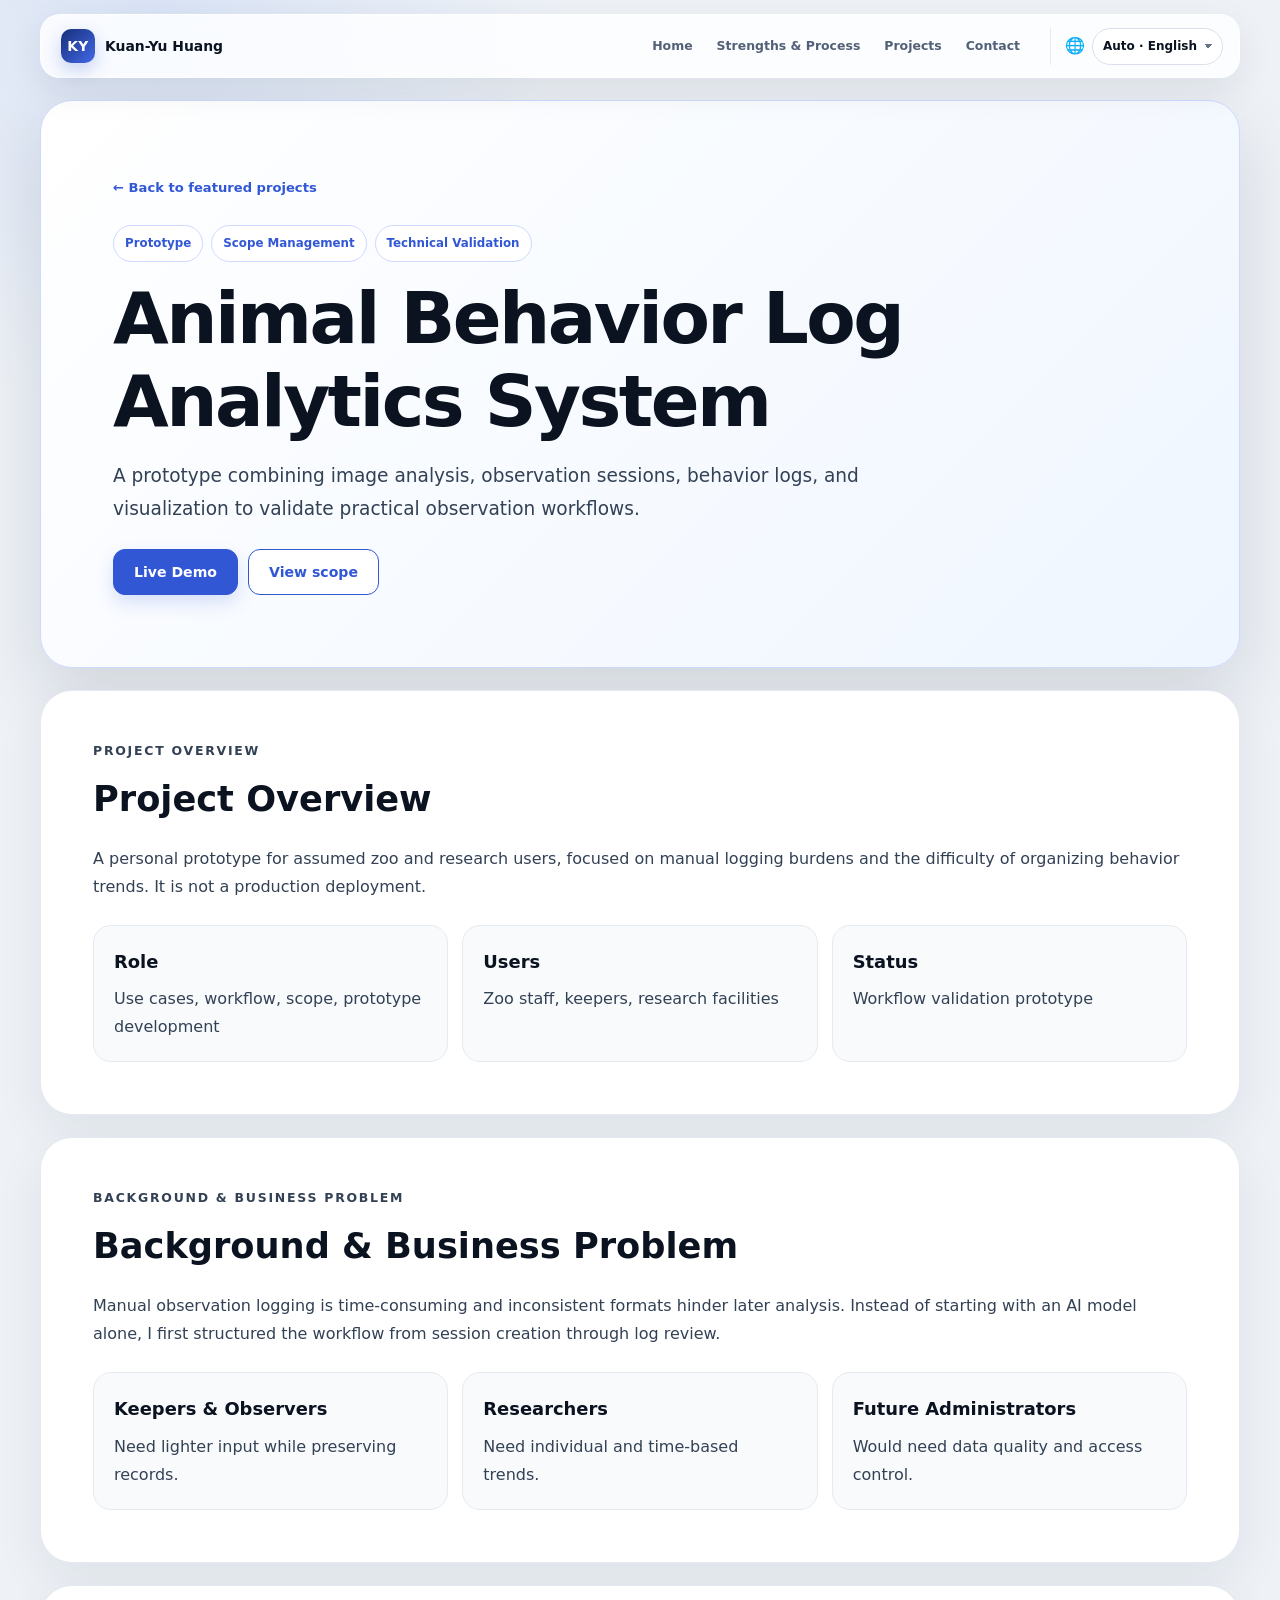
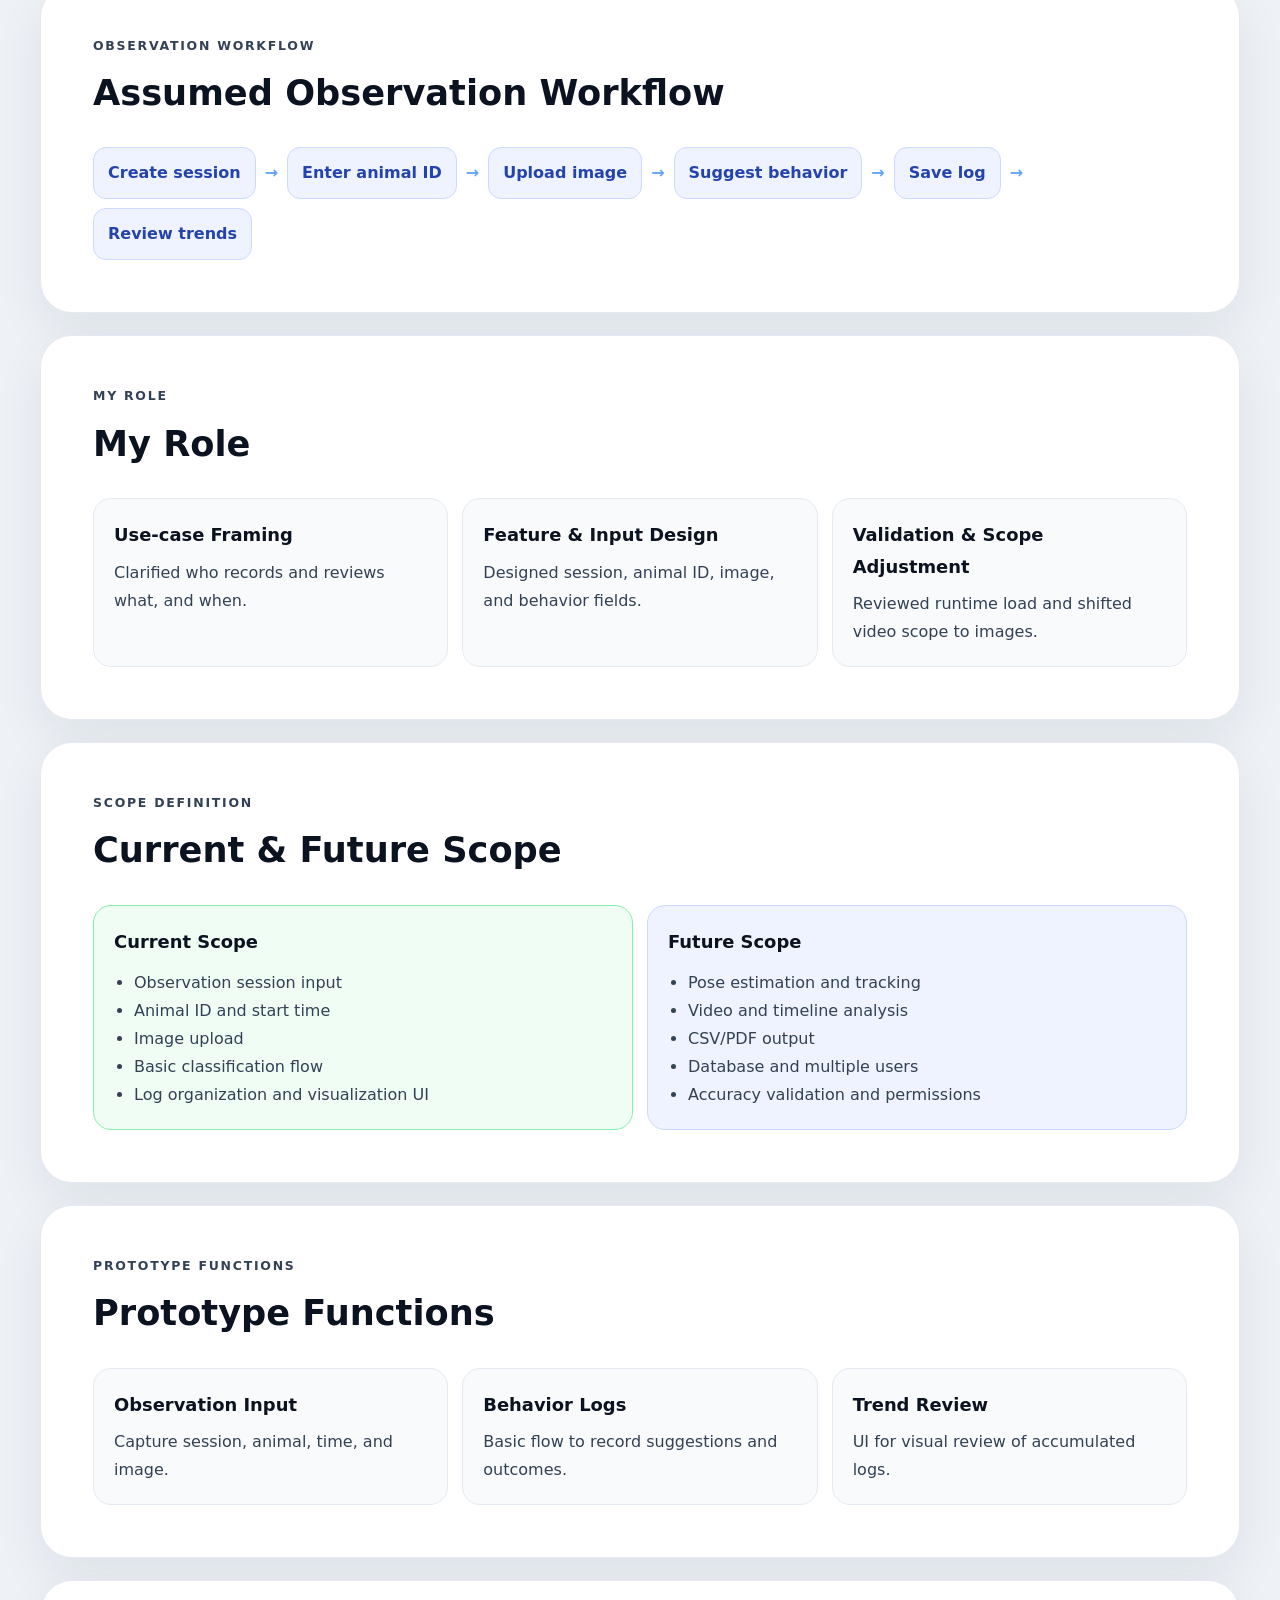
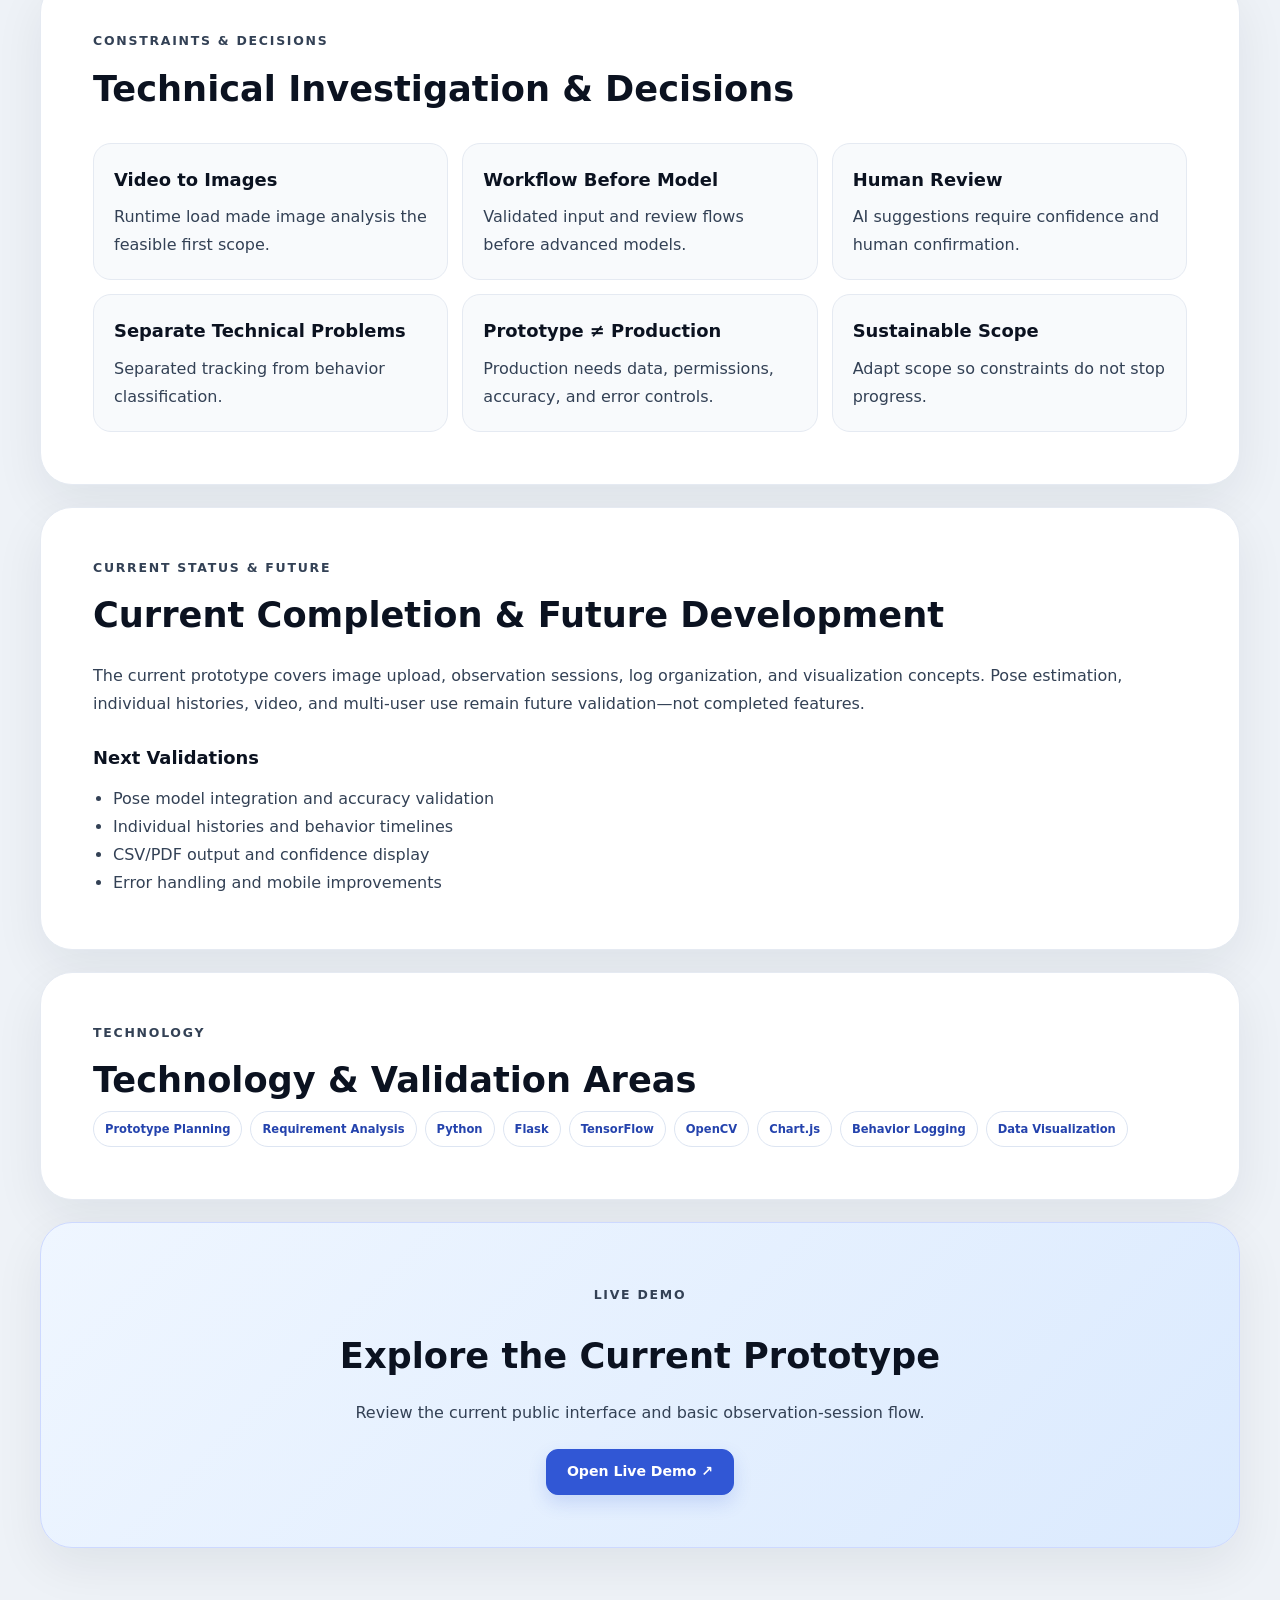
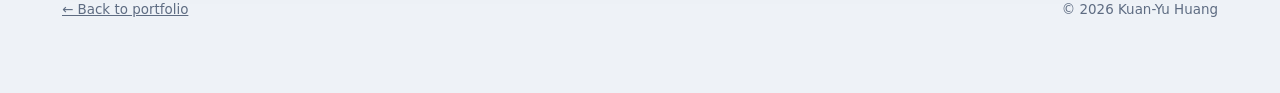
==== projects/animal-behavior-analytics.html @ 65e0c0a4 "Refine multilingual portfolio experience" ====
<!DOCTYPE html>
<html lang="ja" translate="no" class="notranslate"><head><meta charset="UTF-8">
    <meta name="google" content="notranslate"><meta name="viewport" content="width=device-width, initial-scale=1"><title>動物行動ログ分析・可視化システム｜プロジェクト詳細</title><meta name="description" content="観察業務の流れ、技術制約、現在と将来の範囲を整理した動物行動分析プロトタイプのプロジェクト詳細。"><link rel="canonical" href="https://kuanyu-10.github.io/portfolio-website/projects/animal-behavior-analytics.html"><meta property="og:type" content="article"><meta property="og:title" content="動物行動ログ分析・可視化システム｜Prototype"><meta property="og:description" content="技術制約を踏まえて範囲を調整し、観察業務フローを検証するプロトタイプ。"><link rel="stylesheet" href="../style.css"><script src="../language.js" defer></script><script src="../site.js" defer></script><script src="../back-to-top.js" defer></script></head>
<body class="detail-page" data-title-ja="動物行動ログ分析・可視化システム｜プロジェクト詳細" data-title-zh="動物行為紀錄分析與視覺化系統｜專案詳情" data-title-en="Animal Behavior Log Analytics | Project Detail" data-description-ja="観察業務の流れ、技術制約、現在と将来の範囲を整理した動物行動分析プロトタイプのプロジェクト詳細。" data-description-zh="整理觀察業務流程、技術限制以及現在與未來範圍的動物行為分析原型專案詳情。" data-description-en="A prototype case study covering observation workflows, technical constraints, and current versus future scope.">
<nav class="site-nav" aria-label="Main navigation"><div class="nav-inner"><a class="nav-brand" href="../index.html"><span>KY</span><strong>Kuan-Yu Huang</strong></a><button class="menu-toggle" type="button" aria-expanded="false" aria-controls="nav-menu"><span class="visually-hidden" data-ja="メニューを開く" data-zh="開啟選單" data-en="Open menu">メニューを開く</span><span aria-hidden="true"></span><span aria-hidden="true"></span><span aria-hidden="true"></span></button><div class="nav-menu" id="nav-menu"><a href="../index.html" data-ja="ホーム" data-zh="首頁" data-en="Home">Home</a><a href="../index.html#strengths" data-ja="強みと進め方" data-zh="優勢與方法" data-en="Strengths &amp; Process">Strengths &amp; Process</a><a href="../index.html#projects" data-ja="プロジェクト" data-zh="專案" data-en="Projects">Projects</a><a href="../index.html#contact" data-ja="お問い合わせ" data-zh="聯絡" data-en="Contact">Contact</a></div><div class="language-control"><label for="language-select" class="visually-hidden" data-ja="表示言語" data-zh="顯示語言" data-en="Display language">表示言語</label><span aria-hidden="true">🌐</span><select id="language-select"><option value="auto">自動</option><option value="zh">中文</option><option value="en">English</option><option value="ja">日本語</option></select></div></div></nav>
<header class="detail-hero"><a class="breadcrumb" href="../index.html#projects" data-ja="← 代表プロジェクトへ戻る" data-zh="← 返回代表專案" data-en="← Back to featured projects">← 代表プロジェクトへ戻る</a><div class="detail-badges"><span>Prototype</span><span>Scope Management</span><span>Technical Validation</span></div><h1 data-ja="動物行動ログ分析・可視化システム" data-zh="動物行為紀錄分析與視覺化系統" data-en="Animal Behavior Log Analytics System">動物行動ログ分析・可視化システム</h1><p class="detail-lead" data-ja="画像解析、観察セッション、行動ログ、データ可視化を組み合わせ、動物観察業務の入力・確認・記録フローを検証するプロトタイプです。" data-zh="結合影像分析、觀察場次、行為紀錄與資料視覺化，用來驗證動物觀察業務的輸入、確認及紀錄流程。" data-en="A prototype combining image analysis, observation sessions, behavior logs, and visualization to validate practical observation workflows.">画像解析、観察セッション、行動ログ、データ可視化を組み合わせ、動物観察業務の入力・確認・記録フローを検証するプロトタイプです。</p><div class="project-actions"><a class="button" href="https://animal-behavior-analytics-2026.web.app/" target="_blank" rel="noopener noreferrer" data-ja="デモを見る" data-zh="查看展示" data-en="Live Demo">Live Demo</a><a class="button secondary" href="#scope" data-ja="範囲を見る" data-zh="查看範圍" data-en="View scope">範囲を見る</a></div></header>
<main class="detail-main">
<section class="detail-section"><p class="eyebrow">PROJECT OVERVIEW</p><h2 data-ja="プロジェクト概要" data-zh="專案概覽" data-en="Project Overview">プロジェクト概要</h2><p data-ja="動物園や研究施設の観察担当者を想定し、手作業記録の負担と、個体別・時間帯別傾向を整理しにくい課題に着目した個人制作です。正式導入済みの製品ではありません。" data-zh="以動物園與研究機構觀察人員為假設使用者，聚焦手動紀錄負擔，以及難以整理個體與時段趨勢的問題。這是個人原型，並非正式導入產品。" data-en="A personal prototype for assumed zoo and research users, focused on manual logging burdens and the difficulty of organizing behavior trends. It is not a production deployment.">動物園や研究施設の観察担当者を想定し、手作業記録の負担と、個体別・時間帯別傾向を整理しにくい課題に着目した個人制作です。正式導入済みの製品ではありません。</p><div class="overview-grid"><article><h3>Role</h3><p data-ja="利用シーン・観察フロー・機能範囲・プロトタイプ開発" data-zh="使用情境、觀察流程、功能範圍與原型開發" data-en="Use cases, workflow, scope, prototype development">利用シーン・観察フロー・機能範囲・プロトタイプ開発</p></article><article><h3>Users</h3><p data-ja="動物園スタッフ・飼育員・研究施設" data-zh="動物園人員、飼育員、研究機構" data-en="Zoo staff, keepers, research facilities">動物園スタッフ・飼育員・研究施設</p></article><article><h3>Status</h3><p data-ja="業務フロー検証用 Prototype" data-zh="業務流程驗證原型" data-en="Workflow validation prototype">業務フロー検証用 Prototype</p></article></div></section>
<section class="detail-section"><p class="eyebrow">BACKGROUND & BUSINESS PROBLEM</p><h2 data-ja="背景と業務課題" data-zh="背景與業務問題" data-en="Background & Business Problem">背景と業務課題</h2><p data-ja="観察記録を手作業で続けるには時間がかかり、記録形式が揃わないと後から比較・分析しにくくなります。そこでAIモデルだけを先に作るのではなく、観察セッションからログ確認までの業務フローを先に整理しました。" data-zh="持續以人工紀錄觀察結果耗時，格式不一致也會讓後續比較分析更困難。因此不是先做 AI 模型，而是先整理從觀察場次到紀錄確認的業務流程。" data-en="Manual observation logging is time-consuming and inconsistent formats hinder later analysis. Instead of starting with an AI model alone, I first structured the workflow from session creation through log review.">観察記録を手作業で続けるには時間がかかり、記録形式が揃わないと後から比較・分析しにくくなります。そこでAIモデルだけを先に作るのではなく、観察セッションからログ確認までの業務フローを先に整理しました。</p><div class="stakeholder-grid"><article><h3 data-ja="飼育・観察担当" data-zh="飼育與觀察人員" data-en="Keepers & Observers">飼育・観察担当</h3><p data-ja="入力負担を抑えながら記録を残したい。" data-zh="希望減少輸入負擔並保留紀錄。" data-en="Need lighter input while preserving records.">入力負担を抑えながら記録を残したい。</p></article><article><h3 data-ja="研究担当" data-zh="研究人員" data-en="Researchers">研究担当</h3><p data-ja="個体・時間帯ごとの傾向を確認したい。" data-zh="希望查看個體與時段趨勢。" data-en="Need individual and time-based trends.">個体・時間帯ごとの傾向を確認したい。</p></article><article><h3 data-ja="将来の管理者" data-zh="未來管理者" data-en="Future Administrators">将来の管理者</h3><p data-ja="データ品質と権限を管理する必要がある。" data-zh="需要管理資料品質與權限。" data-en="Would need data quality and access control.">データ品質と権限を管理する必要がある。</p></article></div></section>
<section class="detail-section"><p class="eyebrow">OBSERVATION WORKFLOW</p><h2 data-ja="想定する観察フロー" data-zh="假設觀察流程" data-en="Assumed Observation Workflow">想定する観察フロー</h2><div class="flow-row"><span data-ja="セッション作成" data-zh="建立場次" data-en="Create session">セッション作成</span><b>→</b><span data-ja="個体情報入力" data-zh="輸入個體資料" data-en="Enter animal ID">個体情報入力</span><b>→</b><span data-ja="画像登録" data-zh="登錄圖片" data-en="Upload image">画像登録</span><b>→</b><span data-ja="行動候補判定" data-zh="判斷行為候選" data-en="Suggest behavior">行動候補判定</span><b>→</b><span data-ja="ログ保存" data-zh="儲存紀錄" data-en="Save log">ログ保存</span><b>→</b><span data-ja="傾向確認" data-zh="查看趨勢" data-en="Review trends">傾向確認</span></div></section>
<section class="detail-section"><p class="eyebrow">MY ROLE</p><h2 data-ja="担当した範囲" data-zh="負責範圍" data-en="My Role">担当した範囲</h2><div class="role-grid"><article><h3 data-ja="利用シーン整理" data-zh="使用情境整理" data-en="Use-case Framing">利用シーン整理</h3><p data-ja="誰が、いつ、何を記録・確認するかを整理。" data-zh="整理誰在何時紀錄及確認哪些內容。" data-en="Clarified who records and reviews what, and when.">誰が、いつ、何を記録・確認するかを整理。</p></article><article><h3 data-ja="機能・入力設計" data-zh="功能與輸入設計" data-en="Feature & Input Design">機能・入力設計</h3><p data-ja="セッション、個体ID、画像、行動ログの項目を設計。" data-zh="設計場次、個體 ID、圖片與行為紀錄欄位。" data-en="Designed session, animal ID, image, and behavior fields.">セッション、個体ID、画像、行動ログの項目を設計。</p></article><article><h3 data-ja="技術検証・範囲調整" data-zh="技術驗證與範圍調整" data-en="Validation & Scope Adjustment">技術検証・範囲調整</h3><p data-ja="環境負荷を確認し、動画から画像分析へ調整。" data-zh="確認環境負荷，從影片分析調整為圖片分析。" data-en="Reviewed runtime load and shifted video scope to images.">環境負荷を確認し、動画から画像分析へ調整。</p></article></div></section>
<section class="detail-section" id="scope"><p class="eyebrow">SCOPE DEFINITION</p><h2 data-ja="現在と将来の範囲" data-zh="現在與未來範圍" data-en="Current & Future Scope">現在と将来の範囲</h2><div class="scope-grid"><article><h3 data-ja="現在の範囲" data-zh="目前範圍" data-en="Current Scope">現在の範囲</h3><ul class="detail-list"><li data-ja="観察セッション入力" data-zh="觀察場次輸入" data-en="Observation session input">観察セッション入力</li><li data-ja="個体ID・開始時間" data-zh="個體 ID 與開始時間" data-en="Animal ID and start time">個体ID・開始時間</li><li data-ja="画像登録" data-zh="圖片登錄" data-en="Image upload">画像登録</li><li data-ja="行動分類の基本フロー" data-zh="基本行為分類流程" data-en="Basic classification flow">行動分類の基本フロー</li><li data-ja="ログ整理・可視化UI" data-zh="紀錄整理與視覺化 UI" data-en="Log organization and visualization UI">ログ整理・可視化UI</li></ul></article><article><h3 data-ja="将来の範囲" data-zh="未來範圍" data-en="Future Scope">将来の範囲</h3><ul class="detail-list"><li data-ja="姿勢推定モデル・個体追跡" data-zh="姿勢估計模型與個體追蹤" data-en="Pose estimation and tracking">姿勢推定モデル・個体追跡</li><li data-ja="動画・時間軸分析" data-zh="影片與時間軸分析" data-en="Video and timeline analysis">動画・時間軸分析</li><li data-ja="CSV／PDF出力" data-zh="CSV／PDF 輸出" data-en="CSV/PDF output">CSV／PDF出力</li><li data-ja="データベース・複数担当者" data-zh="資料庫與多使用者" data-en="Database and multiple users">データベース・複数担当者</li><li data-ja="精度検証・権限管理" data-zh="精度驗證與權限管理" data-en="Accuracy validation and permissions">精度検証・権限管理</li></ul></article></div></section>
<section class="detail-section"><p class="eyebrow">PROTOTYPE FUNCTIONS</p><h2 data-ja="プロトタイプ機能" data-zh="原型功能" data-en="Prototype Functions">プロトタイプ機能</h2><div class="function-grid"><article><h3 data-ja="観察入力" data-zh="觀察輸入" data-en="Observation Input">観察入力</h3><p data-ja="セッション、個体、時間、画像をまとめて入力。" data-zh="集中輸入場次、個體、時間與圖片。" data-en="Capture session, animal, time, and image.">セッション、個体、時間、画像をまとめて入力。</p></article><article><h3 data-ja="行動ログ" data-zh="行為紀錄" data-en="Behavior Logs">行動ログ</h3><p data-ja="判定候補と観察結果を記録する基本フロー。" data-zh="紀錄判斷候選與觀察結果的基本流程。" data-en="Basic flow to record suggestions and outcomes.">判定候補と観察結果を記録する基本フロー。</p></article><article><h3 data-ja="傾向確認" data-zh="趨勢確認" data-en="Trend Review">傾向確認</h3><p data-ja="蓄積したログを視覚的に確認するUI。" data-zh="以視覺方式查看累積紀錄。" data-en="UI for visual review of accumulated logs.">蓄積したログを視覚的に確認するUI。</p></article></div></section>
<section class="detail-section"><p class="eyebrow">CONSTRAINTS & DECISIONS</p><h2 data-ja="技術調査と取捨選択" data-zh="技術調查與取捨" data-en="Technical Investigation & Decisions">技術調査と取捨選択</h2><div class="decision-grid"><article><h3 data-ja="動画から画像へ" data-zh="由影片改為圖片" data-en="Video to Images">動画から画像へ</h3><p data-ja="動画解析は実行環境の負荷が高いため、画像版へ範囲を調整。" data-zh="影片分析負荷高，因此調整為圖片分析。" data-en="Runtime load made image analysis the feasible first scope.">動画解析は実行環境の負荷が高いため、画像版へ範囲を調整。</p></article><article><h3 data-ja="モデルよりフローを先に" data-zh="流程優先於模型" data-en="Workflow Before Model">モデルよりフローを先に</h3><p data-ja="高精度モデル導入前に、入力・確認・記録フローを検証。" data-zh="在導入高精度模型前先驗證輸入、確認與紀錄流程。" data-en="Validated input and review flows before advanced models.">高精度モデル導入前に、入力・確認・記録フローを検証。</p></article><article><h3 data-ja="人による確認" data-zh="人工確認" data-en="Human Review">人による確認</h3><p data-ja="AI判定は信頼度表示と担当者確認が必要と整理。" data-zh="AI 判定仍需要信賴度與人員確認。" data-en="AI suggestions require confidence and human confirmation.">AI判定は信頼度表示と担当者確認が必要と整理。</p></article><article><h3 data-ja="課題を分離" data-zh="拆分技術問題" data-en="Separate Technical Problems">課題を分離</h3><p data-ja="個体追跡と行動分類を別の技術課題として整理。" data-zh="將個體追蹤與行為分類視為不同問題。" data-en="Separated tracking from behavior classification.">個体追跡と行動分類を別の技術課題として整理。</p></article><article><h3>Prototype ≠ Production</h3><p data-ja="実運用にはDB、権限、精度、エラー処理が必要。" data-zh="正式運用仍需資料庫、權限、精度與錯誤處理。" data-en="Production needs data, permissions, accuracy, and error controls.">実運用にはDB、権限、精度、エラー処理が必要。</p></article><article><h3 data-ja="継続可能な範囲" data-zh="可持續範圍" data-en="Sustainable Scope">継続可能な範囲</h3><p data-ja="制約を計画へ反映し、プロジェクト停止を避ける。" data-zh="將限制反映到計畫，避免專案停擺。" data-en="Adapt scope so constraints do not stop progress.">制約を計画へ反映し、プロジェクト停止を避ける。</p></article></div></section>
<section class="detail-section"><p class="eyebrow">CURRENT STATUS & FUTURE</p><h2 data-ja="現在の完成範囲と今後" data-zh="目前完成範圍與後續" data-en="Current Completion & Future Development">現在の完成範囲と今後</h2><p data-ja="現在は、観察画像の登録、観察セッション管理、行動ログ整理・可視化を想定したプロトタイプです。姿勢推定モデル、個体別履歴、動画解析、複数担当者利用は今後の検証範囲であり、完成済みとはしていません。" data-zh="目前為觀察圖片登錄、場次管理、行為紀錄整理與視覺化的原型。姿勢估計、個體履歷、影片分析及多使用者仍是未來驗證範圍，尚未完成。" data-en="The current prototype covers image upload, observation sessions, log organization, and visualization concepts. Pose estimation, individual histories, video, and multi-user use remain future validation—not completed features.">現在は、観察画像の登録、観察セッション管理、行動ログ整理・可視化を想定したプロトタイプです。姿勢推定モデル、個体別履歴、動画解析、複数担当者利用は今後の検証範囲であり、完成済みとはしていません。</p><h3 data-ja="次に検証したいこと" data-zh="下一步驗證" data-en="Next Validations">次に検証したいこと</h3><ul class="detail-list"><li data-ja="実際の姿勢推定モデルとの連携と精度検証" data-zh="串接姿勢估計模型與精度驗證" data-en="Pose model integration and accuracy validation">実際の姿勢推定モデルとの連携と精度検証</li><li data-ja="個体別履歴と行動時間軸" data-zh="個體履歷與行為時間軸" data-en="Individual histories and behavior timelines">個体別履歴と行動時間軸</li><li data-ja="CSV／PDF出力と信頼度表示" data-zh="CSV／PDF 輸出與信賴度顯示" data-en="CSV/PDF output and confidence display">CSV／PDF出力と信頼度表示</li><li data-ja="エラー処理とスマートフォン表示" data-zh="錯誤處理與手機顯示" data-en="Error handling and mobile improvements">エラー処理とスマートフォン表示</li></ul></section>
<section class="detail-section"><p class="eyebrow">TECHNOLOGY</p><h2 data-ja="技術理解と検証対象" data-zh="技術理解與驗證對象" data-en="Technology & Validation Areas">技術理解と検証対象</h2><div class="tag-list"><span>Prototype Planning</span><span>Requirement Analysis</span><span>Python</span><span>Flask</span><span>TensorFlow</span><span>OpenCV</span><span>Chart.js</span><span>Behavior Logging</span><span>Data Visualization</span></div></section>
<section class="detail-section detail-cta"><p class="eyebrow">LIVE DEMO</p><h2 data-ja="現在のプロトタイプを見る" data-zh="查看目前原型" data-en="Explore the Current Prototype">現在のプロトタイプを見る</h2><p data-ja="現在公開している画面と観察セッションの基本フローを確認できます。" data-zh="可查看目前公開畫面與觀察場次的基本流程。" data-en="Review the current public interface and basic observation-session flow.">現在公開している画面と観察セッションの基本フローを確認できます。</p><a class="button" href="https://animal-behavior-analytics-2026.web.app/" target="_blank" rel="noopener noreferrer">Open Live Demo ↗</a></section>
</main><footer class="site-footer"><a href="../index.html#projects" data-ja="← ポートフォリオへ戻る" data-zh="← 返回作品集" data-en="← Back to portfolio">← ポートフォリオへ戻る</a><span>© 2026 Kuan-Yu Huang</span></footer><button id="back-to-top" class="back-to-top" type="button" aria-label="ページ上部へ戻る" aria-hidden="true" tabindex="-1"><span aria-hidden="true">↑</span></button></body></html>
---- style.css ----
:root {
    --ink: #0f172a;
    --text: #334155;
    --muted: #64748b;
    --blue: #2563eb;
    --blue-dark: #1d4ed8;
    --blue-soft: #eff6ff;
    --blue-border: #bfdbfe;
    --surface: #ffffff;
    --surface-soft: #f8fafc;
    --border: #e2e8f0;
    --shadow: 0 14px 38px rgba(15, 23, 42, 0.07);
    --shadow-strong: 0 22px 55px rgba(15, 23, 42, 0.12);
    --radius-lg: 30px;
    --radius-md: 22px;
    --content: 1200px;
}
* { box-sizing: border-box; }
html { scroll-behavior: smooth; scroll-padding-top: 110px; }
body { margin: 0; color: var(--ink); font-family: Arial, "Noto Sans TC", "PingFang TC", "Hiragino Kaku Gothic ProN", "Yu Gothic", sans-serif; background: radial-gradient(circle at 8% 0%, rgba(37, 99, 235, 0.1), transparent 28rem), #eef2f7; line-height: 1.75; overflow-wrap: anywhere; }
img { max-width: 100%; display: block; }
a { color: inherit; }
button, select { font: inherit; }
.visually-hidden { position: absolute; width: 1px; height: 1px; padding: 0; margin: -1px; overflow: hidden; clip: rect(0,0,0,0); white-space: nowrap; border: 0; }
.eyebrow { margin: 0; color: var(--blue); font-size: 0.78rem; line-height: 1.3; font-weight: 800; letter-spacing: .14em; }
.button { display: inline-flex; min-height: 46px; align-items: center; justify-content: center; padding: 11px 20px; border: 1px solid var(--blue); border-radius: 999px; background: var(--blue); color: #fff; font-size: .88rem; font-weight: 800; line-height: 1.2; text-decoration: none; transition: transform .2s ease, background .2s ease, box-shadow .2s ease; }
.button:hover { transform: translateY(-2px); background: var(--blue-dark); box-shadow: 0 10px 24px rgba(37,99,235,.24); }
.button.secondary { background: #fff; color: var(--blue); }
.button.secondary:hover { background: var(--blue-soft); }
.button.ghost { border-color: var(--border); background: rgba(255,255,255,.72); color: var(--ink); }
.button.ghost:hover { background: #fff; }
.text-link { display: inline-flex; align-items: center; min-height: 46px; color: var(--blue); font-weight: 800; text-decoration: none; }
a:focus-visible, button:focus-visible, select:focus-visible { outline: 3px solid rgba(37,99,235,.3); outline-offset: 4px; }

.site-nav { position: sticky; top: 0; z-index: 100; padding: 16px 20px 0; }
.nav-inner { width: min(var(--content), 100%); min-height: 66px; margin: 0 auto; padding: 10px 16px 10px 20px; display: flex; align-items: center; gap: 20px; border: 1px solid rgba(226,232,240,.9); border-radius: 999px; background: rgba(255,255,255,.94); box-shadow: 0 10px 30px rgba(15,23,42,.08); backdrop-filter: blur(12px); }
.nav-brand { display: inline-flex; align-items: center; gap: 10px; flex: 0 0 auto; text-decoration: none; font-size: .87rem; }
.nav-brand span { display: grid; width: 34px; height: 34px; place-items: center; border-radius: 11px; background: var(--blue); color: #fff; font-weight: 900; letter-spacing: .02em; }
.nav-brand strong { white-space: nowrap; }
.nav-menu { margin-left: auto; display: flex; align-items: center; gap: 15px; }
.nav-menu a { color: #475569; font-size: .78rem; font-weight: 750; text-decoration: none; transition: color .2s ease; }
.nav-menu a:hover { color: var(--blue); }
.language-control { display: flex; align-items: center; gap: 7px; padding-left: 14px; border-left: 1px solid var(--border); }
.language-control select { min-width: 88px; padding: 7px 25px 7px 10px; border: 1px solid #cbd5e1; border-radius: 999px; color: var(--ink); background: linear-gradient(45deg,transparent 50%,#64748b 50%) calc(100% - 13px) 50%/5px 5px no-repeat,linear-gradient(135deg,#64748b 50%,transparent 50%) calc(100% - 9px) 50%/5px 5px no-repeat,#fff; appearance: none; font-size: .75rem; font-weight: 800; cursor: pointer; }
.menu-toggle { display: none; width: 42px; height: 42px; padding: 9px; border: 1px solid var(--border); border-radius: 13px; background: #fff; cursor: pointer; }
.menu-toggle span[aria-hidden] { display: block; height: 2px; margin: 4px 0; border-radius: 2px; background: var(--ink); }

.hero, main, .site-footer, .detail-hero, .detail-main { width: min(var(--content), calc(100% - 40px)); margin-inline: auto; }
.hero { min-height: 610px; margin-top: 22px; padding: clamp(42px,6vw,76px); display: grid; grid-template-columns: minmax(0,1.12fr) minmax(310px,.72fr); align-items: center; gap: clamp(32px,5vw,72px); border: 1px solid rgba(219,234,254,.9); border-radius: var(--radius-lg); background: linear-gradient(135deg,#fff 0%,#f8fbff 52%,#dbeafe 100%); box-shadow: var(--shadow-strong); overflow: hidden; position: relative; }
.hero::after { content:""; position:absolute; width:500px; height:500px; right:-180px; top:-210px; border-radius:50%; background:radial-gradient(circle,rgba(37,99,235,.16),transparent 68%); }
.hero-content, .hero-focus { position: relative; z-index: 1; }
.hero h1 { margin: 18px 0 0; font-size: clamp(3.3rem,7vw,5.2rem); line-height: 1; letter-spacing: -.04em; }
.hero-kana { margin: 10px 0 0; color: var(--muted); font-weight: 800; letter-spacing: .08em; }
.hero h2 { max-width: 760px; margin: 28px 0 0; color: var(--blue); font-size: clamp(1.45rem,3vw,2.25rem); line-height: 1.4; }
.hero-lead { max-width: 720px; margin: 20px 0 0; color: var(--text); font-size: clamp(.98rem,1.6vw,1.08rem); line-height: 1.95; }
.hero-actions { margin-top: 30px; display: flex; flex-wrap: wrap; align-items: center; gap: 10px; }
.hero-focus { padding: 28px; border: 1px solid rgba(191,219,254,.9); border-radius: 26px; background: rgba(255,255,255,.7); box-shadow: 0 18px 42px rgba(37,99,235,.12); }
.hero-focus::before { content:none; display:none; }
.focus-label { margin: 0 0 14px; color: var(--blue); font-size: .72rem; font-weight: 900; letter-spacing: .14em; }
.focus-path { display: flex; flex-wrap: wrap; align-items: center; gap: 7px; }
.focus-path span { padding: 6px 9px; border: 1px solid var(--blue-border); border-radius: 999px; background: var(--blue-soft); color: var(--blue-dark); font-size: .72rem; font-weight: 800; }
.focus-path b { color: #93c5fd; }
.hero-focus > p:last-child { margin: 18px 0 0; color: var(--text); font-weight: 700; }

main { margin-top: 22px; }
.section { margin-top: 22px; padding: clamp(32px,5vw,58px); border: 1px solid var(--border); border-radius: var(--radius-lg); background: linear-gradient(135deg,#fff,#f8fbff); box-shadow: var(--shadow); overflow: hidden; }
.section-heading { max-width: 810px; }
.section-heading h2 { margin: 10px 0 0; font-size: clamp(1.8rem,4vw,2.65rem); line-height: 1.3; letter-spacing: -.02em; }
.section-heading > p:last-child { margin: 16px 0 0; color: var(--muted); font-size: 1rem; }
.strength-grid { margin-top: 30px; display: grid; grid-template-columns: repeat(2,minmax(0,1fr)); gap: 20px; }
.strength-card { padding: 26px; border: 1px solid var(--border); border-radius: var(--radius-md); background: rgba(248,250,252,.85); transition: transform .25s ease,box-shadow .25s ease,border-color .25s ease; }
.strength-card:hover { transform: translateY(-4px); border-color: var(--blue-border); box-shadow: 0 15px 34px rgba(37,99,235,.1); }
.card-number { color: var(--blue); font-size: .76rem; font-weight: 900; }
.strength-card h3 { margin: 10px 0 0; font-size: 1.25rem; }
.strength-card p { margin: 10px 0 0; color: var(--text); }
.mini-tags,.tag-list,.qualification-list { display: flex; flex-wrap: wrap; gap: 8px; }
.mini-tags { margin-top: 18px; }
.mini-tags span,.tag-list span,.qualification-list span { padding: 7px 11px; border: 1px solid var(--blue-border); border-radius: 999px; background: var(--blue-soft); color: var(--blue-dark); font-size: .72rem; font-weight: 800; }

.projects-section { background: linear-gradient(135deg,#eff6ff,#dbeafe); border-color: var(--blue-border); }
.featured-project-card { margin-top: 34px; padding: 18px; display: grid; grid-template-columns: minmax(0,.82fr) minmax(0,1fr); align-items: stretch; gap: clamp(22px,4vw,42px); border: 1px solid rgba(191,219,254,.9); border-radius: 28px; background: rgba(255,255,255,.8); box-shadow: 0 18px 44px rgba(30,64,175,.1); }
.featured-project-card.reverse .project-preview { order: 2; }
.featured-project-card.reverse .project-content { order: 1; }
.project-preview { min-height: 370px; aspect-ratio: 16/10; border-radius: 21px; overflow: hidden; }
.project-preview img { width: 100%; height: 100%; object-fit: contain; background: #e8f1ff; }
.kobe-preview { padding: clamp(25px,4vw,48px); display: flex; flex-direction: column; justify-content: space-between; background: radial-gradient(circle at 78% 18%,rgba(255,255,255,.22),transparent 12rem),linear-gradient(145deg,#0f2c64,#2563eb 62%,#60a5fa); color:#fff; position:relative; }
.kobe-preview::after { content:""; position:absolute; inset:18px; border:1px solid rgba(255,255,255,.24); border-radius:15px; pointer-events:none; }
.preview-title { position:relative; z-index:1; font-size:clamp(1rem,2vw,1.35rem); letter-spacing:.16em; line-height:1.7; }
.preview-title strong { font-size:clamp(2rem,5vw,3.6rem); letter-spacing:-.03em; line-height:1; }
.preview-modules { position:relative; z-index:1; display:grid; gap:10px; }
.preview-modules span { padding:10px 13px; border:1px solid rgba(255,255,255,.3); border-radius:12px; background:rgba(255,255,255,.12); font-size:.8rem; font-weight:800; }
.project-content { padding: clamp(10px,2vw,22px) clamp(4px,2vw,16px); }
.project-meta-line { display:flex; justify-content:space-between; color:var(--blue); font-size:.74rem; font-weight:900; letter-spacing:.1em; text-transform:uppercase; }
.project-content h3 { margin:12px 0 0; font-size:clamp(1.55rem,3vw,2.25rem); line-height:1.35; }
.project-position { margin:10px 0 0; color:var(--blue-dark); font-weight:800; }
.pm-facts { margin:20px 0; display:grid; grid-template-columns:repeat(2,minmax(0,1fr)); gap:10px; }
.pm-facts div { padding:12px 14px; border:1px solid var(--border); border-radius:14px; background:var(--surface-soft); }
.pm-facts dt { color:var(--blue); font-size:.68rem; font-weight:900; letter-spacing:.08em; text-transform:uppercase; }
.pm-facts dd { margin:4px 0 0; color:var(--text); font-size:.82rem; font-weight:700; }
.project-content > p:not(.project-position) { color:var(--text); }
.project-content .tag-list { margin-top:18px; }
.project-actions { margin-top:24px; display:flex; flex-wrap:wrap; gap:10px; }

.process-list { margin:32px 0 0; padding:0; display:grid; grid-template-columns:repeat(5,minmax(0,1fr)); gap:12px; list-style:none; counter-reset:process; }
.process-list li { min-height:215px; padding:22px 18px; border:1px solid var(--border); border-radius:19px; background:var(--surface-soft); position:relative; }
.process-list li:not(:last-child)::after { content:"→"; position:absolute; top:30px; right:-12px; z-index:2; color:#60a5fa; font-weight:900; }
.process-list span { color:var(--blue); font-size:.75rem; font-weight:900; }
.process-list h3 { margin:10px 0 0; font-size:1.05rem; line-height:1.45; }
.process-list p { margin:9px 0 0; color:var(--muted); font-size:.86rem; }
.skill-grid { margin-top:30px; display:grid; grid-template-columns:repeat(2,minmax(0,1fr)); gap:18px; }
.skill-grid article { padding:24px; border:1px solid var(--border); border-radius:var(--radius-md); background:var(--surface-soft); }
.skill-grid h3 { margin:0 0 16px; }
.background-triad { margin-top:30px; padding:22px; display:grid; grid-template-columns:1fr auto 1fr auto 1fr; align-items:center; gap:16px; border:1px solid var(--blue-border); border-radius:var(--radius-md); background:var(--blue-soft); text-align:center; }
.background-triad > div { padding:16px; }
.background-triad span { color:var(--blue); font-size:.72rem; font-weight:900; }
.background-triad h3 { margin:5px 0 0; }
.background-triad p { margin:6px 0 0; color:var(--text); }
.background-triad > b { color:#60a5fa; font-size:1.8rem; }
.career-list { margin-top:28px; display:grid; gap:14px; }
.career-list article { padding:22px 24px; display:grid; grid-template-columns:150px 1fr; gap:24px; border:1px solid var(--border); border-radius:18px; background:var(--surface-soft); }
.career-list time { color:var(--blue); font-size:.82rem; font-weight:900; }
.career-list h3 { margin:0; font-size:1.12rem; }
.career-list p { margin:7px 0 0; color:var(--muted); }
.compact-section { padding-block:38px; }
.qualification-list { margin-top:22px; }
.qualification-list span { padding:9px 14px; background:#fff; }
.contact-section { display:grid; grid-template-columns:1.2fr .8fr; align-items:center; gap:36px; background:linear-gradient(135deg,#fff,#eff6ff); }
.contact-section h2 { margin:10px 0 0; font-size:clamp(1.8rem,4vw,2.7rem); }
.contact-section > div:first-child > p:last-child { color:var(--muted); }
.contact-links { display:grid; gap:10px; }
.contact-links a { padding:16px 18px; display:flex; flex-direction:column; border:1px solid var(--border); border-radius:16px; background:#fff; text-decoration:none; transition:transform .2s,border-color .2s; }
.contact-links a:hover { transform:translateX(4px); border-color:var(--blue-border); }
.contact-links span { color:var(--blue); font-size:.72rem; font-weight:900; letter-spacing:.08em; }
.contact-links strong { overflow-wrap:anywhere; }
.site-footer { margin-top:22px; margin-bottom:34px; padding:22px; display:flex; justify-content:space-between; gap:20px; color:var(--muted); font-size:.84rem; }
.site-footer p { margin:0; }

/* Project detail pages */
.detail-page { background:radial-gradient(circle at 12% 0,rgba(37,99,235,.1),transparent 26rem),#eef2f7; }
.detail-hero { margin-top:22px; padding:clamp(38px,6vw,72px); border:1px solid var(--blue-border); border-radius:var(--radius-lg); background:linear-gradient(135deg,#fff,#eff6ff); box-shadow:var(--shadow-strong); }
.detail-hero .breadcrumb { color:var(--blue); font-size:.82rem; font-weight:800; text-decoration:none; }
.detail-badges { margin-top:24px; display:flex; flex-wrap:wrap; gap:8px; }
.detail-badges span { padding:7px 11px; border:1px solid var(--blue-border); border-radius:999px; background:#fff; color:var(--blue); font-size:.74rem; font-weight:800; }
.detail-hero h1 { max-width:900px; margin:15px 0 0; font-size:clamp(2.3rem,6vw,4.5rem); line-height:1.15; letter-spacing:-.035em; }
.detail-hero .detail-lead { max-width:850px; margin:18px 0 0; color:var(--text); font-size:clamp(1rem,1.8vw,1.16rem); }
.detail-main { margin-top:22px; display:grid; gap:22px; }
.detail-section { padding:clamp(28px,5vw,52px); border:1px solid var(--border); border-radius:var(--radius-lg); background:#fff; box-shadow:var(--shadow); }
.detail-section h2 { margin:8px 0 0; font-size:clamp(1.55rem,3vw,2.2rem); }
.detail-section h3 { margin:24px 0 0; font-size:1.12rem; }
.detail-section p { color:var(--text); }
.overview-grid,.stakeholder-grid,.role-grid,.function-grid,.decision-grid,.scope-grid { margin-top:24px; display:grid; grid-template-columns:repeat(3,minmax(0,1fr)); gap:14px; }
.overview-grid article,.stakeholder-grid article,.role-grid article,.function-grid article,.decision-grid article,.scope-grid article { padding:20px; border:1px solid var(--border); border-radius:18px; background:var(--surface-soft); }
.overview-grid h3,.stakeholder-grid h3,.role-grid h3,.function-grid h3,.decision-grid h3,.scope-grid h3 { margin:0; }
.overview-grid p,.stakeholder-grid p,.role-grid p,.function-grid p,.decision-grid p,.scope-grid p { margin:8px 0 0; }
.requirement-table-wrap { margin-top:24px; overflow-x:auto; border:1px solid var(--border); border-radius:18px; }
.requirement-table { width:100%; min-width:680px; border-collapse:collapse; }
.requirement-table th,.requirement-table td { padding:15px 17px; border-bottom:1px solid var(--border); text-align:left; vertical-align:top; }
.requirement-table th { background:var(--blue-soft); color:var(--blue-dark); font-size:.8rem; }
.requirement-table tr:last-child td { border-bottom:0; }
.phase-list { margin-top:24px; padding-left:28px; border-left:2px solid var(--blue-border); display:grid; gap:16px; }
.phase { padding:20px; border:1px solid var(--border); border-radius:18px; background:var(--surface-soft); position:relative; }
.phase::before { content:""; position:absolute; left:-37px; top:26px; width:14px; height:14px; border:3px solid #fff; border-radius:50%; background:var(--blue); box-shadow:0 0 0 4px #dbeafe; }
.phase .phase-label { color:var(--blue); font-size:.75rem; font-weight:900; letter-spacing:.1em; }
.phase h3 { margin:6px 0 0; }
.phase ul,.detail-list { margin:12px 0 0; padding-left:20px; color:var(--text); }
.flow-row { margin-top:24px; display:flex; flex-wrap:wrap; align-items:center; gap:9px; }
.flow-row span { padding:11px 14px; border:1px solid var(--blue-border); border-radius:13px; background:var(--blue-soft); color:var(--blue-dark); font-weight:800; }
.flow-row b { color:#60a5fa; }
.scope-grid { grid-template-columns:repeat(2,minmax(0,1fr)); }
.scope-grid article:first-child { border-color:#86efac; background:#f0fdf4; }
.scope-grid article:last-child { border-color:var(--blue-border); background:var(--blue-soft); }
.detail-cta { text-align:center; background:linear-gradient(135deg,#eff6ff,#dbeafe); border-color:var(--blue-border); }
.detail-cta p { max-width:680px; margin:12px auto 22px; }

.back-to-top { position:fixed; right:clamp(16px,3vw,32px); bottom:clamp(16px,3vw,32px); z-index:80; width:48px; height:48px; padding:0; display:grid; place-items:center; border:1px solid rgba(255,255,255,.72); border-radius:16px; background:linear-gradient(135deg,#3b82f6,#2563eb); color:#fff; box-shadow:0 12px 28px rgba(37,99,235,.3); font-size:22px; cursor:pointer; opacity:0; visibility:hidden; pointer-events:none; transform:translateY(12px); transition:opacity .22s,transform .22s,visibility .22s,box-shadow .22s; }
.back-to-top.is-visible { opacity:1; visibility:visible; pointer-events:auto; transform:translateY(0); }
.back-to-top:hover { transform:translateY(-3px); box-shadow:0 16px 34px rgba(37,99,235,.38); }

@media (max-width: 1080px) {
    .nav-menu { gap:10px; }
    .nav-menu a { font-size:.72rem; }
    .nav-brand strong { display:none; }
    .hero { grid-template-columns:1fr .7fr; padding:44px; }
    .process-list { grid-template-columns:repeat(3,1fr); }
    .process-list li:not(:last-child)::after { display:none; }
}
@media (max-width: 820px) {
    html { scroll-padding-top:90px; }
    .site-nav { padding:10px 12px 0; }
    .nav-inner { min-height:58px; border-radius:20px; padding:8px 10px 8px 14px; flex-wrap:wrap; }
    .menu-toggle { display:block; margin-left:auto; }
    .nav-menu { display:none; order:4; width:100%; margin:0; padding:10px 4px 4px; grid-template-columns:repeat(2,1fr); border-top:1px solid var(--border); }
    .nav-menu.is-open { display:grid; }
    .nav-menu a { padding:9px 11px; border-radius:10px; background:var(--surface-soft); font-size:.8rem; }
    .language-control { padding-left:10px; }
    .hero,.detail-hero { width:calc(100% - 24px); }
    .hero { min-height:auto; grid-template-columns:1fr; padding:36px 25px; }
    .hero-focus { padding:20px; }
    .hero-focus::before { content:none; display:none; }
    main,.site-footer,.detail-main { width:calc(100% - 24px); }
    .strength-grid,.skill-grid,.contact-section { grid-template-columns:1fr; }
    .featured-project-card { grid-template-columns:1fr; }
    .featured-project-card.reverse .project-preview,.featured-project-card.reverse .project-content { order:initial; }
    .project-preview { min-height:270px; aspect-ratio:16/9; }
    .process-list { grid-template-columns:1fr 1fr; }
    .background-triad { grid-template-columns:1fr; }
    .background-triad > b { transform:rotate(45deg); }
    .career-list article { grid-template-columns:1fr; gap:8px; }
    .overview-grid,.stakeholder-grid,.role-grid,.function-grid,.decision-grid { grid-template-columns:1fr 1fr; }
}
@media (max-width: 520px) {
    .nav-brand { display:none; }
    .menu-toggle { margin-left:0; }
    .language-control { margin-left:auto; border-left:0; padding-left:0; }
    .language-control select { min-width:82px; }
    .hero { padding:32px 20px; border-radius:22px; }
    .hero h1 { font-size:clamp(3rem,17vw,4.3rem); }
    .hero-actions,.project-actions { flex-direction:column; align-items:stretch; }
    .hero-actions .button,.hero-actions .text-link,.project-actions .button { width:100%; text-align:center; justify-content:center; }
    .section,.detail-section,.detail-hero { padding:28px 20px; border-radius:22px; }
    .strength-grid,.process-list,.overview-grid,.stakeholder-grid,.role-grid,.function-grid,.decision-grid,.scope-grid { grid-template-columns:1fr; }
    .featured-project-card { padding:12px; border-radius:22px; }
    .project-preview { min-height:220px; }
    .preview-title strong { font-size:2rem; }
    .pm-facts { grid-template-columns:1fr; }
    .site-footer { flex-direction:column; text-align:center; }
    .flow-row { flex-direction:column; align-items:stretch; }
    .flow-row span { text-align:center; }
    .flow-row b { text-align:center; transform:rotate(90deg); }
}
@media (prefers-reduced-motion: reduce) {
    html { scroll-behavior:auto; }
    *,*::before,*::after { animation-duration:.01ms !important; animation-iteration-count:1 !important; transition-duration:.01ms !important; }
}

/* 2026-07 UX refinements: balanced media, clearer hierarchy, resilient zoom layouts */
.language-control select { min-width: 112px; max-width: 132px; text-overflow: ellipsis; }
.hero { min-height: 560px; padding: clamp(40px,5vw,64px); gap: clamp(28px,4vw,56px); }
.hero h1 { font-size: clamp(3.15rem,6.2vw,4.7rem); }
.hero h2 { margin-top: 24px; font-size: clamp(1.4rem,2.7vw,2.1rem); text-wrap: balance; }
.hero-lead { line-height: 1.85; }
.hero-focus { padding: 24px; }
.hero-focus::before { height: 158px; margin-bottom: 18px; background-position: center 42%; }
.projects-section { background: linear-gradient(145deg,#f5f9ff,#e7f1ff); }
.featured-project-card { grid-template-columns: minmax(0,.92fr) minmax(0,1.08fr); align-items: start; gap: clamp(18px,3vw,34px); transition: transform .25s ease, box-shadow .25s ease; }
.featured-project-card:hover { transform: translateY(-3px); box-shadow: 0 22px 52px rgba(30,64,175,.14); }
.project-preview { width: 100%; height: clamp(286px,30vw,368px); min-height: 0; aspect-ratio: auto; align-self: start; }
.project-preview img { height: 100%; object-fit: cover; background: #f4f7fb; }
.animal-preview img { object-position: center 48%; }
.kobe-preview { padding: clamp(24px,3.2vw,38px); isolation: isolate; }
.kobe-preview::before { content:""; position:absolute; width:240px; height:240px; right:-56px; top:-64px; border:1px solid rgba(255,255,255,.18); border-radius:50%; box-shadow:0 0 0 42px rgba(255,255,255,.035),0 0 0 84px rgba(255,255,255,.025); z-index:0; }
.preview-modules { grid-template-columns: repeat(3,minmax(0,1fr)); }
.preview-modules span { display:grid; min-height:54px; place-items:center; padding:9px; text-align:center; }
.project-content { padding: 8px clamp(4px,1.5vw,14px) 12px; }
.project-content h3 { font-size:clamp(1.5rem,2.6vw,2.1rem); text-wrap:balance; }
.project-content > p:not(.project-position) { line-height:1.8; }
.pm-facts { margin:17px 0; }
.project-actions .button { min-width: 112px; }
.section-heading h2,.detail-section h2 { text-wrap:balance; }

@media (max-width: 1080px) {
    .hero { min-height: 520px; padding: 40px; gap: 30px; }
    .hero h1 { font-size: clamp(3rem,6vw,4.25rem); }
    .hero-focus { padding: 20px; }
    .hero-focus::before { height: 138px; }
    .featured-project-card { grid-template-columns: minmax(0,.88fr) minmax(0,1.12fr); }
    .project-preview { height: clamp(270px,31vw,340px); }
}
@media (max-width: 820px) {
    .language-control select { min-width: 106px; max-width: 116px; }
    .hero { padding: 34px 25px; }
    .hero h1 { font-size: clamp(3rem,11vw,4.15rem); }
    .featured-project-card { grid-template-columns: 1fr; gap: 12px; }
    .project-preview { height: clamp(238px,45vw,316px); min-height:0; aspect-ratio:auto; }
    .project-content { padding: 12px 9px 16px; }
    .featured-project-card.reverse .project-preview { order:initial; }
    .featured-project-card.reverse .project-content { order:initial; }
}
@media (max-width: 520px) {
    .language-control select { min-width: 100px; max-width: 108px; }
    .hero h1 { font-size: clamp(2.8rem,15vw,3.9rem); }
    .hero-focus::before { height: 132px; }
    .project-preview { height: clamp(210px,64vw,278px); min-height:0; }
    .kobe-preview { padding: 24px; }
    .preview-modules { grid-template-columns:1fr; gap:7px; }
    .preview-modules span { min-height:0; padding:7px 10px; }
}
/* 2026-07 screenshot corrections: full-hero artwork and balanced project media */
.hero {
    background-image: linear-gradient(90deg,rgba(255,255,255,.97) 0%,rgba(255,255,255,.92) 46%,rgba(248,251,255,.58) 68%,rgba(219,234,254,.18) 100%),url("images/hero-banner-desktop.png");
    background-size: cover;
    background-position: center;
    background-repeat: no-repeat;
}
.hero::after { opacity: .28; }
.hero-focus {
    min-height: auto;
    display: block;
    overflow: visible;
    background: rgba(255,255,255,.68);
    border-color: rgba(191,219,254,.8);
    box-shadow: 0 18px 42px rgba(37,99,235,.1);
    backdrop-filter: blur(9px);
}
.hero-focus::before { content: none; display: none; }
.hero-focus > * { position: relative; z-index: 1; }
.hero-focus .focus-label { text-shadow: 0 1px 12px rgba(255,255,255,.95); }
.hero-focus > p:last-child { max-width: 34rem; text-shadow: 0 1px 12px rgba(255,255,255,.95); }

@media (min-width: 821px) {
    .featured-project-card { grid-template-columns: repeat(2,minmax(0,1fr)); align-items: stretch; }
    .project-preview { height: auto; min-height: 480px; align-self: stretch; }
    .animal-preview { position: relative; }
    .animal-preview img { position: absolute; inset: 0; width: 100%; height: 100%; object-fit: cover; object-position: center 48%; }
}
@media (max-width: 820px) {
    .hero {
        background-image: linear-gradient(180deg,rgba(255,255,255,.96) 0%,rgba(255,255,255,.9) 58%,rgba(239,246,255,.7) 100%),url("images/hero-banner-mobile.png");
        background-position: center;
    }
    .hero-focus { min-height: auto; background: rgba(255,255,255,.74); }
    .project-preview { height: clamp(238px,45vw,316px); min-height: 0; align-self: start; }
    .animal-preview img { position: static; }
}
@media (max-width: 520px) {
    .hero { background-position: center top; }
    .hero-focus { min-height: auto; }
    .project-preview { height: clamp(210px,64vw,278px); }
}
/* 2026-07 editorial cleanup: lighter hierarchy and compact homepage */
.home-main { margin-top: 16px; }
.home-main .section { margin-top: 16px; padding: clamp(28px,4vw,44px); }
.home-main .section-heading { max-width: 720px; }
.home-main .section-heading h2 { margin-top: 7px; font-size: clamp(1.55rem,3vw,2.05rem); line-height: 1.25; }
.home-main .section-heading > p:last-child { margin-top: 10px; font-size: .94rem; line-height: 1.7; }

.hero { min-height: 510px; grid-template-columns: minmax(0,1.42fr) minmax(250px,.58fr); padding: clamp(38px,4.8vw,58px); gap: clamp(24px,3vw,42px); }
.hero h1 { margin-top: 14px; font-size: clamp(3rem,5.4vw,4.15rem); }
.hero-kana { margin-top: 7px; font-size: .92rem; }
.hero h2 { max-width: 640px; margin-top: 22px; font-size: clamp(1.35rem,2.4vw,1.85rem); line-height: 1.38; }
.hero-lead { max-width: 650px; margin-top: 16px; font-size: .98rem; line-height: 1.82; }
.hero-actions { margin-top: 24px; }
.hero-focus { width: min(100%,320px); justify-self: end; padding: 20px; border-radius: 22px; }
.hero-focus .focus-label { margin-bottom: 11px; }
.hero-focus .focus-path { gap: 6px; }
.hero-focus .focus-path span { padding: 5px 8px; font-size: .68rem; }
.hero-focus > p:last-child { margin-top: 14px; font-size: .9rem; line-height: 1.65; }

.experience-section { background: rgba(255,255,255,.76); box-shadow: 0 8px 26px rgba(15,23,42,.04); }
.experience-section .background-triad { display: none; }
.experience-section .career-list { margin-top: 20px; padding-left: 34px; grid-template-columns: 1fr; gap: 0; position: relative; }
.experience-section .career-list::before { content:""; position:absolute; left:7px; top:8px; bottom:18px; width:1px; background:linear-gradient(180deg,var(--blue-border),#dbeafe); }
.experience-section .career-list article { min-height: 104px; padding: 15px 0 19px; grid-template-columns: 112px 1fr; gap: 18px; border: 0; border-bottom: 1px solid var(--border); border-radius: 0; background: transparent; position:relative; }
.experience-section .career-list article:last-child { border-bottom:0; }
.experience-section .career-list article::before { content:""; position:absolute; left:-32px; top:22px; width:9px; height:9px; border:3px solid #fff; border-radius:50%; background:var(--blue); box-shadow:0 0 0 2px #bfdbfe; }
.experience-section .career-list time { padding-top: 2px; font-size: .74rem; }
.experience-section .career-list h3 { font-size: 1rem; line-height: 1.45; }
.experience-section .career-list p { margin-top: 5px; font-size: .84rem; line-height: 1.65; }
.qualification-section { padding: 22px 32px !important; display: grid; grid-template-columns: 190px 1fr; align-items: center; gap: 26px; background: rgba(255,255,255,.58); box-shadow: none; }
.qualification-section .section-heading h2 { font-size: 1.22rem; }
.qualification-section .qualification-list { margin-top: 0; gap: 7px; }
.qualification-section .qualification-list span { padding: 7px 11px; background: rgba(255,255,255,.7); font-size: .7rem; }

.strength-card { padding: 20px; border-radius: 18px; box-shadow: none; }
.strength-card h3 { margin-top: 7px; font-size: 1.08rem; }
.strength-card p { margin-top: 7px; font-size: .88rem; line-height: 1.7; }
.strength-card .mini-tags { margin-top: 13px; }

.projects-section { background: linear-gradient(145deg,#f7faff,#edf5ff); }
.project-accordion-grid { margin-top: 24px; display: grid; grid-template-columns: repeat(2,minmax(0,1fr)); gap: 18px; align-items: start; }
.project-accordion { overflow: hidden; border: 1px solid var(--blue-border); border-radius: 22px; background: rgba(255,255,255,.9); box-shadow: 0 10px 28px rgba(30,64,175,.07); }
.project-accordion[open] { box-shadow: 0 16px 38px rgba(30,64,175,.11); }
.project-accordion summary { padding: 12px; list-style: none; cursor: pointer; }
.project-accordion summary::-webkit-details-marker { display: none; }
.project-accordion summary:focus-visible { outline: 3px solid rgba(37,99,235,.28); outline-offset: -3px; border-radius: 20px; }
.project-accordion .project-preview { width: 100%; height: 218px; min-height: 218px; align-self: auto; border-radius: 16px; }
.project-accordion .kobe-preview { padding: 24px; }
.project-accordion .preview-title { font-size: .86rem; }
.project-accordion .preview-title strong { font-size: clamp(1.85rem,3.8vw,2.7rem); }
.project-accordion .preview-modules { gap: 7px; }
.project-accordion .preview-modules span { min-height: 40px; padding: 7px; font-size: .68rem; }
.project-accordion .animal-preview { position: relative; }
.project-accordion .animal-preview img { position: absolute; inset: 0; width: 100%; height: 100%; object-fit: cover; object-position: center 48%; }
.project-summary-copy { padding: 16px 8px 8px; }
.project-summary-copy h3 { margin: 9px 0 0; font-size: clamp(1.25rem,2.2vw,1.55rem); line-height: 1.4; }
.project-summary-copy .project-position { margin-top: 7px; min-height: 3.2em; font-size: .86rem; line-height: 1.6; }
.accordion-toggle { margin-top: 15px; padding-top: 12px; display: flex; align-items: center; justify-content: space-between; border-top: 1px solid var(--border); color: var(--blue); font-size: .76rem; font-weight: 850; }
.accordion-toggle b { font-size: 1.2rem; line-height: 1; transition: transform .2s ease; }
.project-accordion .when-open { display: none; }
.project-accordion[open] .when-closed { display: none; }
.project-accordion[open] .when-open { display: inline; }
.project-accordion[open] .accordion-toggle b { transform: rotate(45deg); }
.project-accordion > .project-content { padding: 20px; border-top: 1px solid var(--border); }
.project-accordion .pm-facts { margin: 0 0 15px; }
.project-accordion .pm-facts div { padding: 10px 11px; }
.project-accordion .pm-facts dd { font-size: .76rem; }
.project-accordion .project-content > p { margin: 0; font-size: .86rem; line-height: 1.72; }
.project-accordion .tag-list { margin-top: 14px; }
.project-accordion .tag-list span { padding: 6px 9px; font-size: .66rem; }
.project-accordion .project-actions { margin-top: 17px; }
.project-accordion .project-actions .button { min-height: 41px; padding: 9px 15px; font-size: .78rem; }

.process-list { margin-top: 24px; gap: 10px; }
.process-list li { min-height: 168px; padding: 18px 15px; }
.process-list h3 { font-size: .98rem; }
.process-list p { font-size: .8rem; line-height: 1.6; }
.skill-grid { margin-top: 24px; gap: 14px; }
.skill-grid article { padding: 20px; }
.skill-grid h3 { margin-bottom: 12px; font-size: 1rem; }

.minimal-contact { padding: 24px 30px !important; grid-template-columns: auto 1fr; gap: 34px; background: rgba(255,255,255,.76); box-shadow: none; }
.minimal-contact h2 { margin-top: 3px; font-size: 1.25rem; }
.minimal-contact .contact-links { display: flex; flex-wrap: wrap; justify-content: flex-end; gap: 12px 24px; }
.minimal-contact .contact-links a { min-width: 0; padding: 7px 0; border: 0; border-radius: 0; background: transparent; }
.minimal-contact .contact-links a:hover { transform: none; color: var(--blue); }
.minimal-contact .contact-links span { font-size: .65rem; }
.minimal-contact .contact-links strong { font-size: .86rem; }

@media (max-width: 920px) {
    .hero { grid-template-columns: minmax(0,1.25fr) minmax(230px,.55fr); }
    .hero-focus { width: min(100%,290px); }
    .experience-section .career-list { grid-template-columns: 1fr; }
}
@media (max-width: 820px) {
    .hero { grid-template-columns: 1fr; min-height: auto; }
    .hero-focus { width: 100%; max-width: none; justify-self: stretch; }
    .project-accordion-grid { grid-template-columns: 1fr; }
    .project-accordion .project-preview { height: clamp(210px,45vw,290px); min-height: 210px; }
    .qualification-section { grid-template-columns: 1fr; gap: 14px; }
    .minimal-contact { grid-template-columns: 1fr; gap: 14px; }
    .minimal-contact .contact-links { justify-content: flex-start; }
}
@media (max-width: 520px) {
    .home-main .section { padding: 25px 19px; }
    .hero { padding: 30px 20px; }
    .hero h1 { font-size: clamp(2.65rem,14vw,3.6rem); }
    .hero h2 { font-size: 1.3rem; }
    .experience-section .career-list article { grid-template-columns: 1fr; gap: 5px; }
    .qualification-section,.minimal-contact { padding: 22px 19px !important; }
    .project-accordion .project-preview { height: 210px; }
    .project-accordion > .project-content { padding: 17px; }
}
/* Integrated PM strengths and delivery process */
.anchor-alias { position:absolute; width:1px; height:1px; margin-top:-110px; pointer-events:none; }
.integrated-delivery-section { position:relative; }
.integrated-delivery-list { margin:26px 0 0; padding:0; display:grid; grid-template-columns:repeat(4,minmax(0,1fr)); gap:12px; list-style:none; }
.integrated-delivery-list li { min-height:210px; padding:20px 18px; border:1px solid var(--border); border-top:3px solid var(--blue); border-radius:17px; background:rgba(248,250,252,.78); position:relative; }
.integrated-delivery-list li:not(:last-child)::after { content:"→"; position:absolute; top:23px; right:-11px; z-index:2; width:20px; height:20px; display:grid; place-items:center; border-radius:50%; background:#fff; color:#60a5fa; font-size:.78rem; font-weight:900; }
.delivery-number { display:inline-grid; width:30px; height:30px; place-items:center; border-radius:10px; background:var(--blue); color:#fff; font-size:.7rem; font-weight:900; }
.delivery-phase { margin:12px 0 0; color:var(--blue); font-size:.66rem; font-weight:900; letter-spacing:.12em; }
.integrated-delivery-list h3 { margin:6px 0 0; font-size:1.02rem; line-height:1.45; }
.integrated-delivery-list li > p:last-child { margin:8px 0 0; color:var(--muted); font-size:.82rem; line-height:1.65; }
@media (max-width: 1080px) {
    .integrated-delivery-list { grid-template-columns:repeat(2,minmax(0,1fr)); }
    .integrated-delivery-list li:not(:last-child)::after { display:none; }
}
@media (max-width: 560px) {
    .integrated-delivery-list { grid-template-columns:1fr; }
    .integrated-delivery-list li { min-height:0; }
}
/* Clear contact actions and roomier project-focus layout */
.hero { grid-template-columns:minmax(0,1.32fr) minmax(300px,.68fr); }
.hero-focus { width:min(100%,350px); padding:22px; }
.hero-focus .focus-label { margin-bottom:12px; }
.hero-focus .focus-path { display:grid; grid-template-columns:repeat(2,minmax(0,1fr)); gap:8px; counter-reset:focus-stage; }
.hero-focus .focus-path span { min-width:0; padding:9px 10px; display:flex; align-items:center; gap:7px; border-radius:12px; background:rgba(255,255,255,.78); font-size:.7rem; line-height:1.35; }
.hero-focus .focus-path span::before { counter-increment:focus-stage; content:counter(focus-stage,decimal-leading-zero); flex:0 0 auto; color:#60a5fa; font-size:.6rem; font-weight:900; }
.hero-focus > p:last-child { margin-top:16px; padding-top:14px; border-top:1px solid rgba(191,219,254,.8); }
.minimal-contact { padding:28px 30px !important; grid-template-columns:150px minmax(0,1fr); align-items:center; gap:24px; }
.minimal-contact .contact-links { display:grid; grid-template-columns:repeat(2,minmax(0,1fr)); gap:12px; justify-content:stretch; }
.minimal-contact .contact-links .contact-action { min-width:0; padding:13px 15px; display:grid; grid-template-columns:38px minmax(0,1fr) auto; align-items:center; gap:12px; border:1px solid var(--blue-border); border-radius:15px; background:#fff; box-shadow:0 7px 18px rgba(37,99,235,.06); color:var(--ink); text-decoration:none; transition:transform .2s ease,border-color .2s ease,box-shadow .2s ease; }
.minimal-contact .contact-links .contact-action:hover { transform:translateY(-2px); border-color:#60a5fa; box-shadow:0 11px 24px rgba(37,99,235,.12); color:var(--ink); }
.contact-icon { width:38px; height:38px; display:grid; place-items:center; border-radius:11px; background:var(--blue); color:#fff; font-size:.72rem; font-style:normal; font-weight:900; }
.contact-copy { min-width:0; display:flex; flex-direction:column; }
.contact-copy small { color:var(--blue); font-size:.63rem; font-weight:900; letter-spacing:.08em; }
.minimal-contact .contact-links .contact-copy strong { overflow:hidden; text-overflow:ellipsis; font-size:.82rem; white-space:nowrap; }
.minimal-contact .contact-links .contact-action > b { color:var(--blue); font-size:.7rem; white-space:nowrap; }
@media (max-width: 1040px) {
    .hero { grid-template-columns:minmax(0,1.3fr) minmax(280px,.7fr); }
    .hero-focus { width:min(100%,330px); }
    .minimal-contact .contact-links .contact-action { grid-template-columns:36px minmax(0,1fr); }
    .minimal-contact .contact-links .contact-action > b { grid-column:2; }
}
@media (max-width: 820px) {
    .hero { grid-template-columns:1fr; }
    .hero-focus { width:100%; max-width:none; }
    .minimal-contact { grid-template-columns:1fr; }
}
@media (max-width: 640px) {
    .minimal-contact .contact-links { grid-template-columns:1fr; }
    .minimal-contact .contact-links .contact-action { grid-template-columns:38px minmax(0,1fr) auto; }
    .minimal-contact .contact-links .contact-action > b { grid-column:auto; }
}
@media (max-width: 430px) {
    .hero-focus .focus-path { grid-template-columns:1fr; }
    .minimal-contact .contact-links .contact-action { grid-template-columns:36px minmax(0,1fr); }
    .minimal-contact .contact-links .contact-action > b { grid-column:2; }
}
/* Hero without focus panel and centered delivery connectors */
.hero { display:block; min-height:500px; }
.hero-content { max-width:660px; }
.integrated-delivery-list { gap:28px; }
.integrated-delivery-list li:not(:last-child)::after { top:50%; right:-29px; width:32px; height:32px; transform:translateY(-50%); border:1px solid var(--blue-border); box-shadow:0 6px 16px rgba(37,99,235,.12); color:var(--blue); font-size:1.15rem; }
@media (max-width: 1080px) {
    .integrated-delivery-list li:not(:last-child)::after { display:none; }
    .integrated-delivery-list li:nth-child(odd)::after { display:grid; }
}
@media (max-width: 560px) {
    .integrated-delivery-list { gap:12px; }
    .integrated-delivery-list li:nth-child(odd)::after { display:none; }
}

/* 2026-07 UI polish: clearer hierarchy, navigation state, and responsive rhythm */
:root {
    --ink:#0b1220;
    --blue:#3157d5;
    --blue-dark:#2443ad;
    --blue-soft:#eef3ff;
    --blue-border:#cdd9ff;
    --border:#e5eaf2;
    --shadow:0 18px 50px rgba(15,23,42,.07);
    --shadow-strong:0 28px 70px rgba(15,23,42,.13);
    --radius-lg:32px;
}
body {
    background:radial-gradient(circle at 4% 2%,rgba(49,87,213,.13),transparent 25rem),radial-gradient(circle at 96% 24%,rgba(14,165,233,.08),transparent 30rem),linear-gradient(180deg,#f7f9fd 0%,#eef3f9 48%,#f8fafc 100%);
    font-family:Inter,ui-sans-serif,system-ui,-apple-system,BlinkMacSystemFont,"Segoe UI","Noto Sans TC","Noto Sans JP","PingFang TC",sans-serif;
}
::selection { color:#fff; background:var(--blue); }
:where(a,button,select,summary):focus-visible { outline:3px solid rgba(49,87,213,.3); outline-offset:3px; }

.site-nav { padding-top:14px; transition:padding .25s ease; }
.site-nav .nav-inner {
    min-height:64px;
    border-color:rgba(255,255,255,.78);
    border-radius:20px;
    background:rgba(255,255,255,.82);
    box-shadow:0 12px 36px rgba(15,23,42,.08);
    backdrop-filter:blur(18px) saturate(150%);
    transition:min-height .25s ease,border-radius .25s ease,box-shadow .25s ease;
}
.site-nav.is-scrolled { padding-top:8px; }
.site-nav.is-scrolled .nav-inner { min-height:58px; border-radius:17px; box-shadow:0 14px 40px rgba(15,23,42,.12); }
.nav-brand span { border-radius:10px; background:linear-gradient(135deg,#182f7a,#4268e8); box-shadow:0 7px 18px rgba(49,87,213,.25); }
.nav-menu { gap:4px; }
.nav-menu a { padding:8px 10px; border-radius:10px; color:#526077; transition:color .2s ease,background-color .2s ease; }
.nav-menu a:hover,.nav-menu a[aria-current="page"] { color:var(--blue-dark); background:var(--blue-soft); }
.language-control select { border-color:#d9e0ec; background-color:rgba(255,255,255,.88); }

.hero {
    min-height:min(640px,calc(100svh - 118px));
    margin-top:18px;
    padding:clamp(42px,6vw,72px);
    border-color:rgba(255,255,255,.78);
    background-image:linear-gradient(90deg,rgba(255,255,255,.98) 0%,rgba(255,255,255,.94) 45%,rgba(247,250,255,.66) 67%,rgba(229,238,255,.22) 100%),url("images/hero-banner-desktop.png");
    box-shadow:var(--shadow-strong);
}
.hero::before { content:""; position:absolute; inset:auto auto 0 0; width:44%; height:4px; background:linear-gradient(90deg,var(--blue),#38bdf8,transparent); }
.hero-content { max-width:720px; }
.hero h1 { font-size:clamp(3.2rem,6.3vw,5rem); letter-spacing:-.055em; }
.hero h2 { max-width:690px; color:#2549bf; letter-spacing:-.025em; }
.hero-lead { max-width:660px; color:#45546b; }
.hero-actions { gap:10px; }
.button { border-radius:12px; box-shadow:0 8px 18px rgba(49,87,213,.17); }
.button:hover { transform:translateY(-2px); box-shadow:0 12px 24px rgba(49,87,213,.23); }
.button.secondary,.button.ghost { box-shadow:none; }
.text-link { padding-inline:6px; text-underline-offset:4px; }

.home-main { margin-top:20px; }
.home-main .section {
    margin-top:20px;
    border-color:rgba(229,234,242,.94);
    background:rgba(255,255,255,.86);
    box-shadow:var(--shadow);
    backdrop-filter:blur(8px);
}
.home-main .section-heading h2 { letter-spacing:-.035em; }
.home-main .section-heading::after { content:""; display:block; width:42px; height:3px; margin-top:18px; border-radius:999px; background:linear-gradient(90deg,var(--blue),#38bdf8); }
.experience-section .career-list article { transition:padding-left .2s ease,background-color .2s ease; }
.experience-section .career-list article:hover { padding-left:12px; background:linear-gradient(90deg,rgba(238,243,255,.8),transparent); }
.qualification-section .section-heading::after,.minimal-contact .section-heading::after { display:none; }
.qualification-section .qualification-list span { border:1px solid #e0e7f3; border-radius:999px; box-shadow:0 4px 10px rgba(15,23,42,.03); }

.projects-section { background:radial-gradient(circle at 100% 0%,rgba(49,87,213,.1),transparent 25rem),rgba(247,250,255,.94) !important; }
.project-accordion { border-color:#d8e2f8; transition:transform .25s ease,border-color .25s ease,box-shadow .25s ease; }
.project-accordion:hover { transform:translateY(-4px); border-color:#b9cafa; box-shadow:0 18px 42px rgba(30,64,175,.12); }
.project-accordion[open] { transform:none; border-color:#aec2f8; }
.project-accordion summary { border-radius:22px; }
.project-accordion .project-preview { overflow:hidden; box-shadow:inset 0 0 0 1px rgba(255,255,255,.16); }
.project-accordion .animal-preview img { transition:transform .5s ease; }
.project-accordion:hover .animal-preview img { transform:scale(1.025); }
.project-meta-line span:first-child { color:var(--blue); }
.accordion-toggle b { display:grid; width:28px; height:28px; place-items:center; border-radius:9px; background:var(--blue-soft); }

.integrated-delivery-section { background:linear-gradient(135deg,rgba(255,255,255,.96),rgba(241,246,255,.94)) !important; }
.integrated-delivery-list li { border-top:0; background:rgba(255,255,255,.8); box-shadow:0 10px 28px rgba(15,23,42,.045); transition:transform .22s ease,border-color .22s ease,box-shadow .22s ease; }
.integrated-delivery-list li:hover { transform:translateY(-5px); border-color:var(--blue-border); box-shadow:0 18px 34px rgba(49,87,213,.1); }
.delivery-number { background:linear-gradient(135deg,#1f3b9d,#4f73e9); box-shadow:0 7px 16px rgba(49,87,213,.22); }

.skill-grid article { border-color:#e2e8f2; background:linear-gradient(145deg,#fff,#f7f9fc); transition:transform .22s ease,border-color .22s ease,box-shadow .22s ease; }
.skill-grid article:hover { transform:translateY(-4px); border-color:var(--blue-border); box-shadow:0 16px 32px rgba(15,23,42,.07); }
.skill-grid article:nth-child(2),.skill-grid article:nth-child(3) { background:linear-gradient(145deg,#f9fbff,#eff4ff); }
.tag-list span { border-color:#dde5f2; background:rgba(255,255,255,.86); }

.minimal-contact { border-color:transparent !important; background:linear-gradient(135deg,#101b36 0%,#17295c 58%,#2449b8 100%) !important; box-shadow:0 22px 50px rgba(15,31,74,.2) !important; }
.minimal-contact .eyebrow,.minimal-contact h2 { color:#fff; }
.minimal-contact .contact-links .contact-action { border-color:rgba(255,255,255,.18); background:rgba(255,255,255,.1); box-shadow:none; color:#fff; backdrop-filter:blur(8px); }
.minimal-contact .contact-links .contact-action:hover { border-color:rgba(255,255,255,.42); background:rgba(255,255,255,.15); color:#fff; }
.minimal-contact .contact-links .contact-copy small,.minimal-contact .contact-links .contact-action > b { color:#b9d2ff; }
.contact-icon { color:#173170; background:#fff; }
.site-footer { padding-block:28px 38px; color:#5e6c82; }

@media (max-width:820px) {
    .site-nav { padding:10px 12px 0; }
    .site-nav .nav-inner { padding-inline:14px; border-radius:17px; }
    .nav-menu { gap:4px; border-color:#dfe6f2; border-radius:18px; background:rgba(255,255,255,.97); box-shadow:0 20px 50px rgba(15,23,42,.14); }
    .nav-menu a { padding:11px 12px; }
    .hero {
        width:calc(100% - 24px);
        min-height:auto;
        margin-top:14px;
        background-image:linear-gradient(180deg,rgba(255,255,255,.97) 0%,rgba(255,255,255,.9) 60%,rgba(238,244,255,.74) 100%),url("images/hero-banner-mobile.png");
    }
    .home-main,.site-footer { width:calc(100% - 24px); }
    .project-accordion:hover,.skill-grid article:hover,.integrated-delivery-list li:hover { transform:none; }
}
@media (max-width:520px) {
    .hero { padding:34px 22px 30px; border-radius:24px; }
    .hero h1 { font-size:clamp(2.75rem,15vw,3.8rem); }
    .hero-actions { display:grid; grid-template-columns:repeat(2,minmax(0,1fr)); }
    .hero-actions .button { width:100%; padding-inline:12px; }
    .hero-actions .text-link { grid-column:1 / -1; justify-self:start; }
    .home-main .section { border-radius:24px; }
    .experience-section .career-list article:hover { padding-left:0; }
    .minimal-contact .contact-links .contact-action { padding:12px; }
}
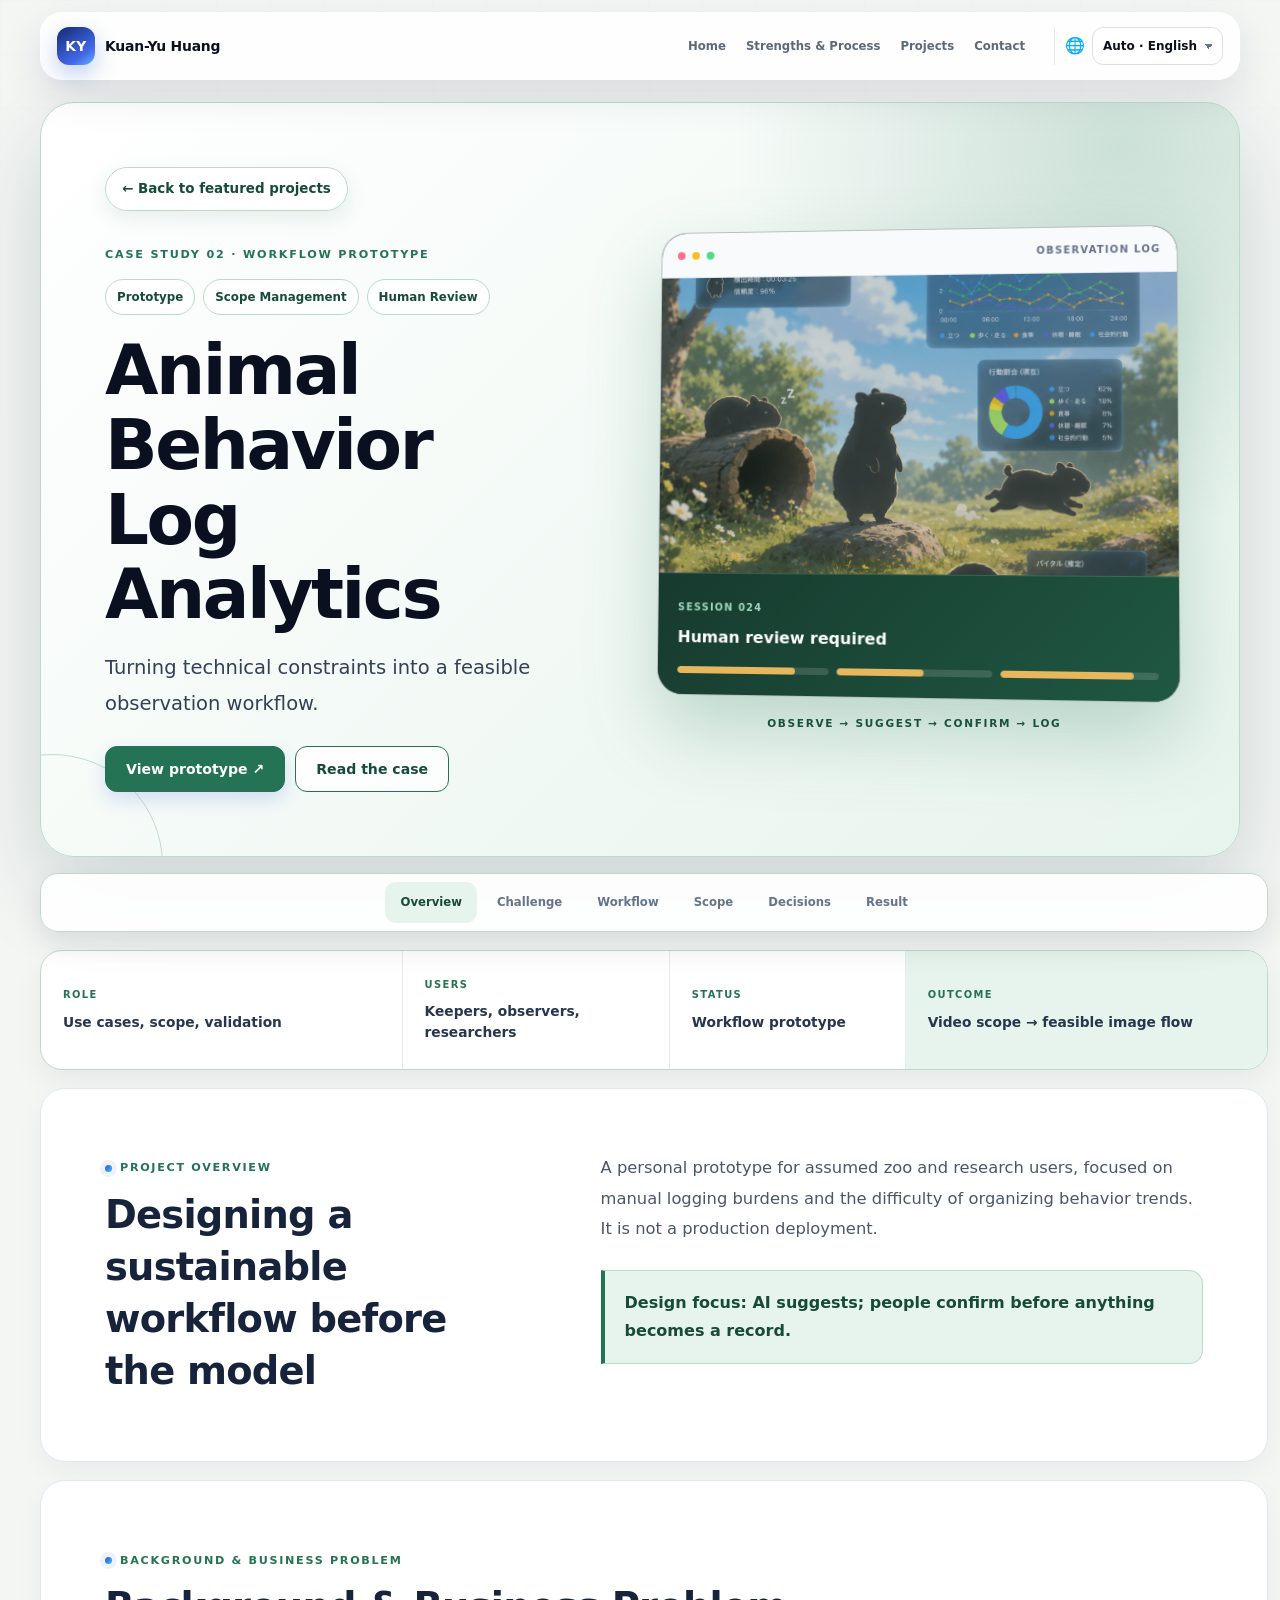
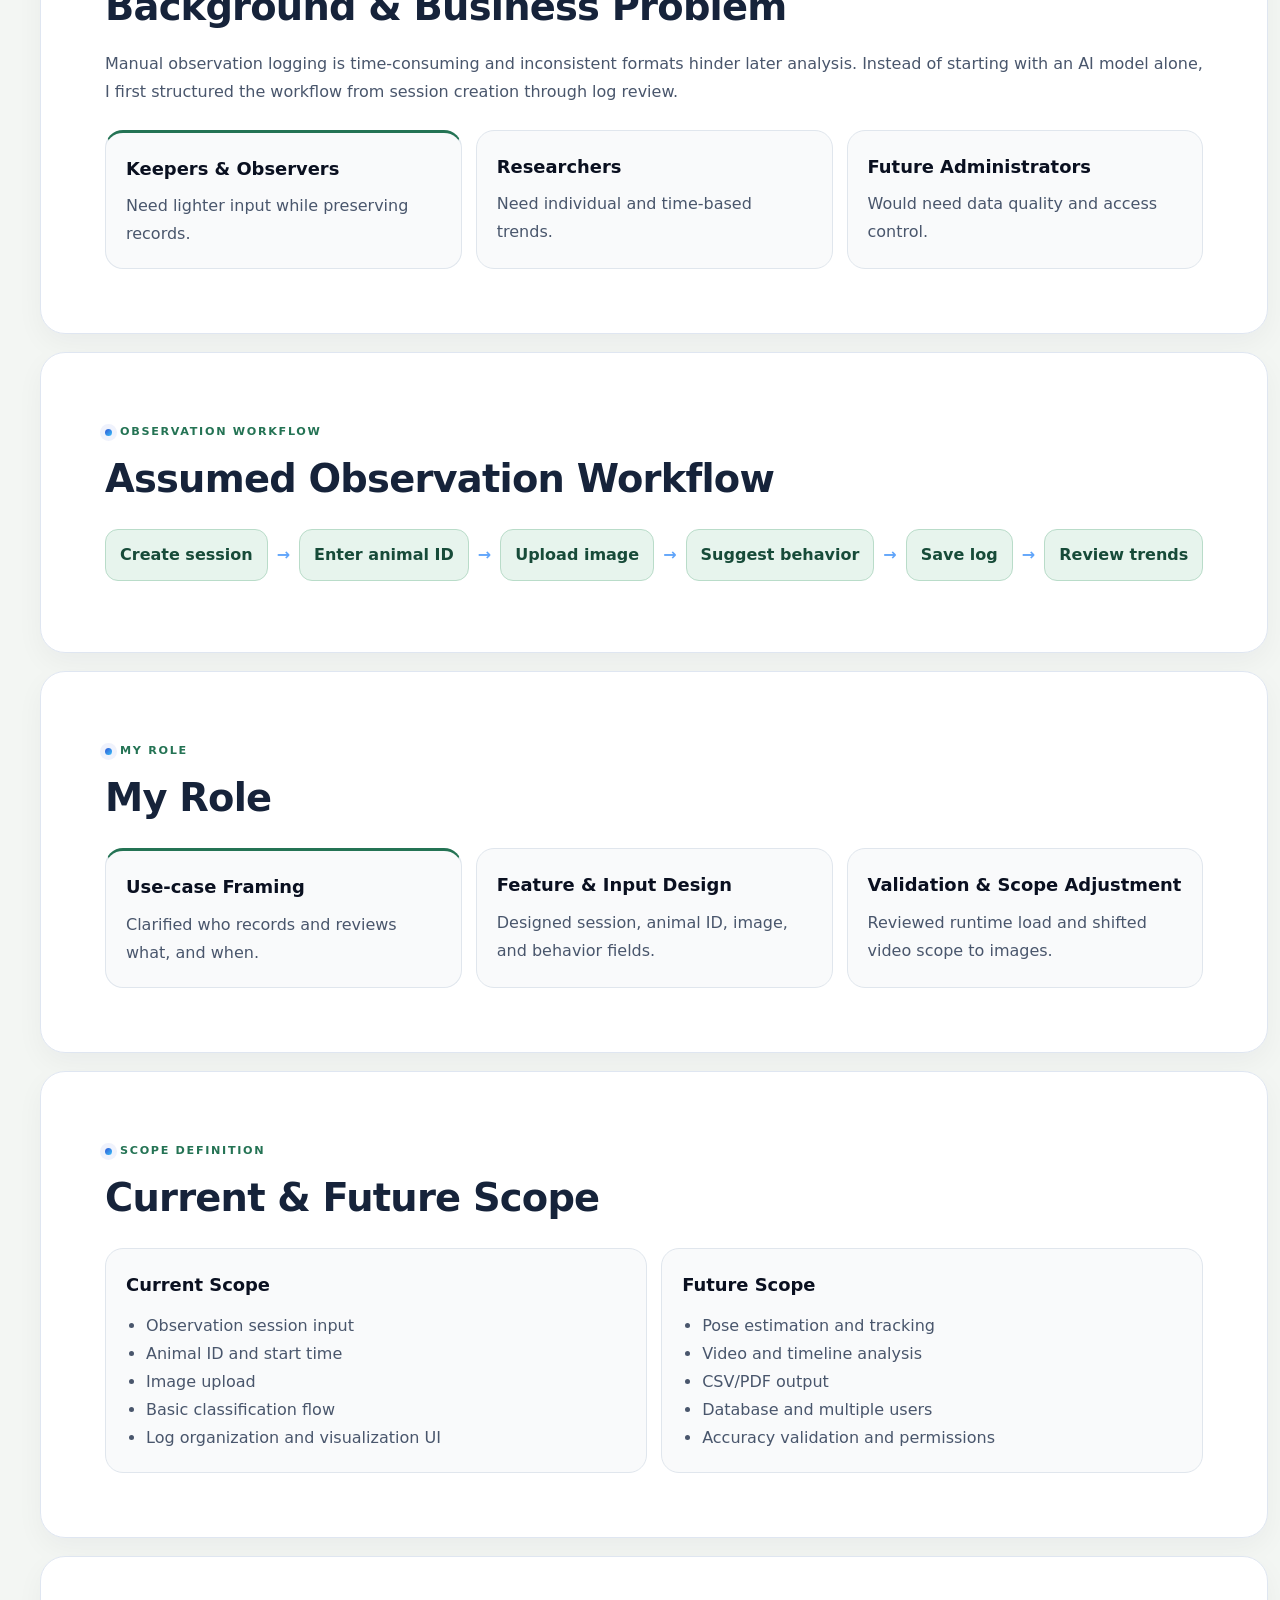
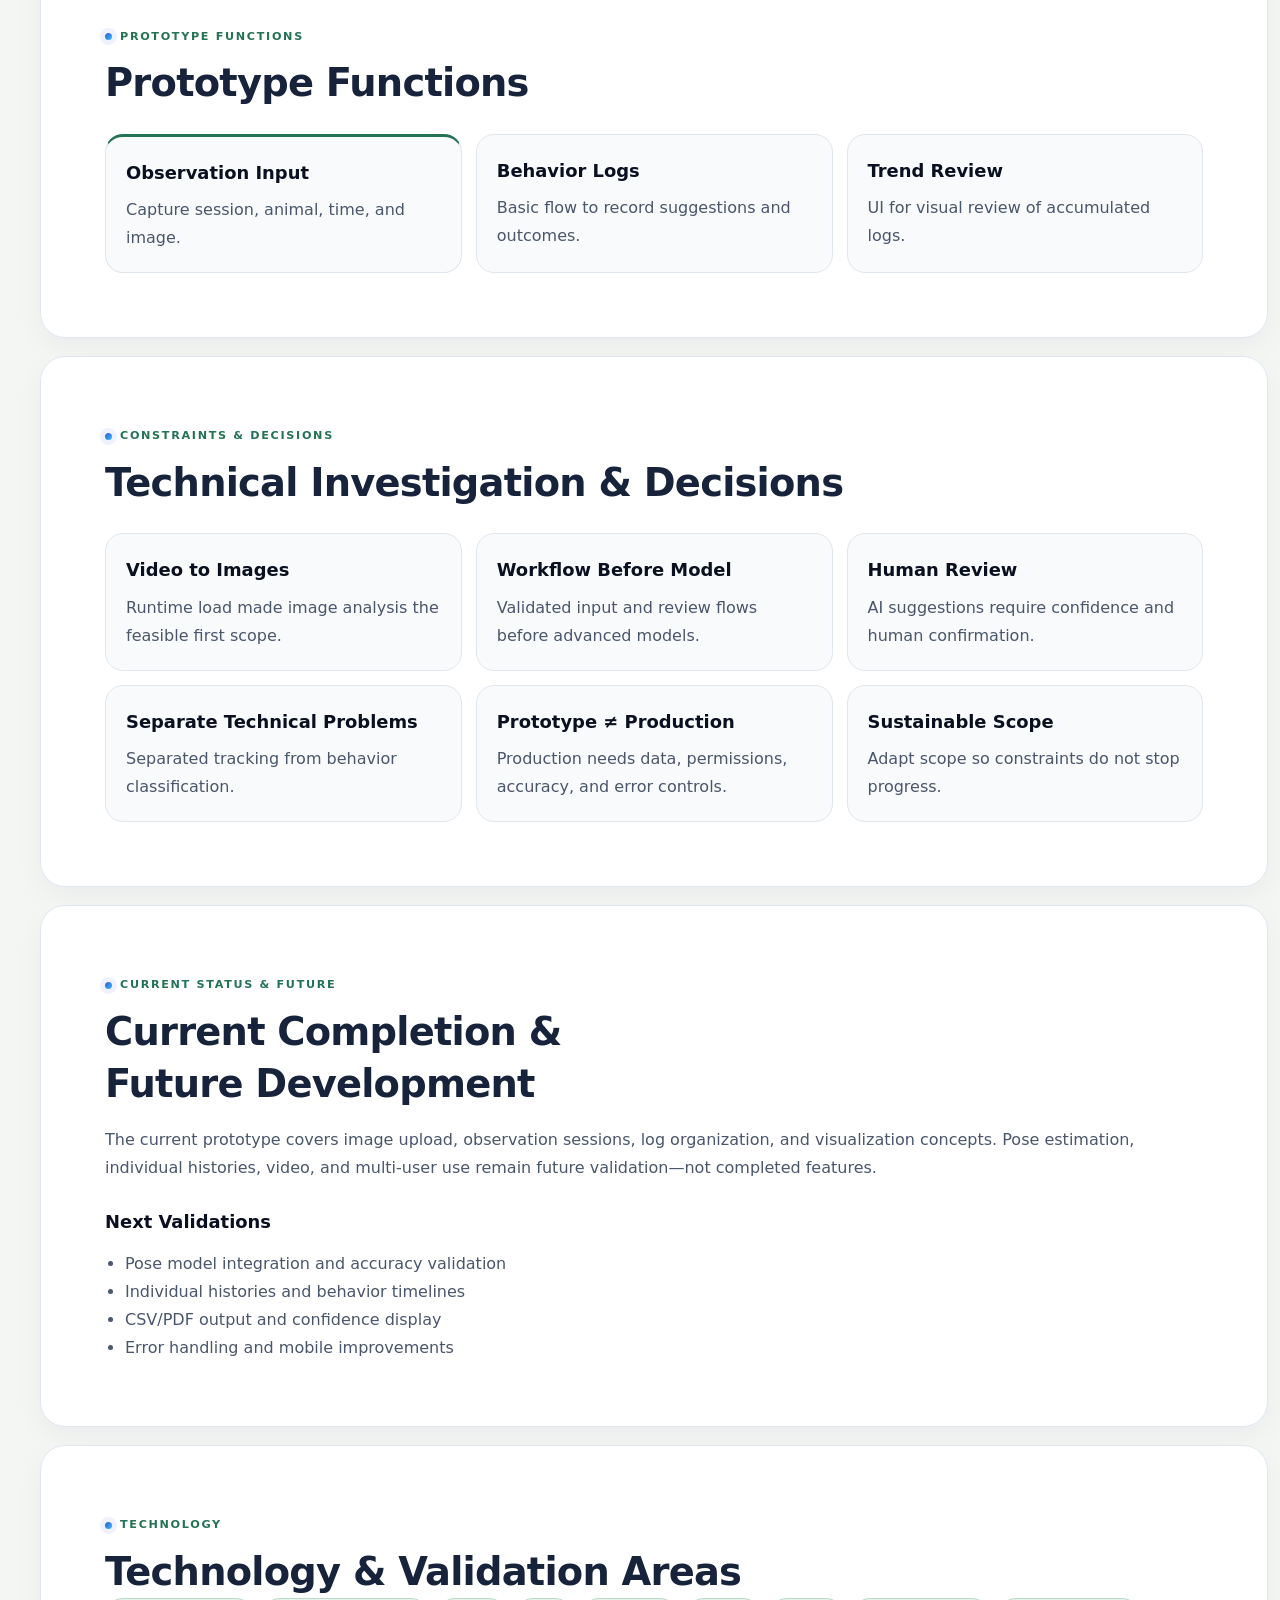
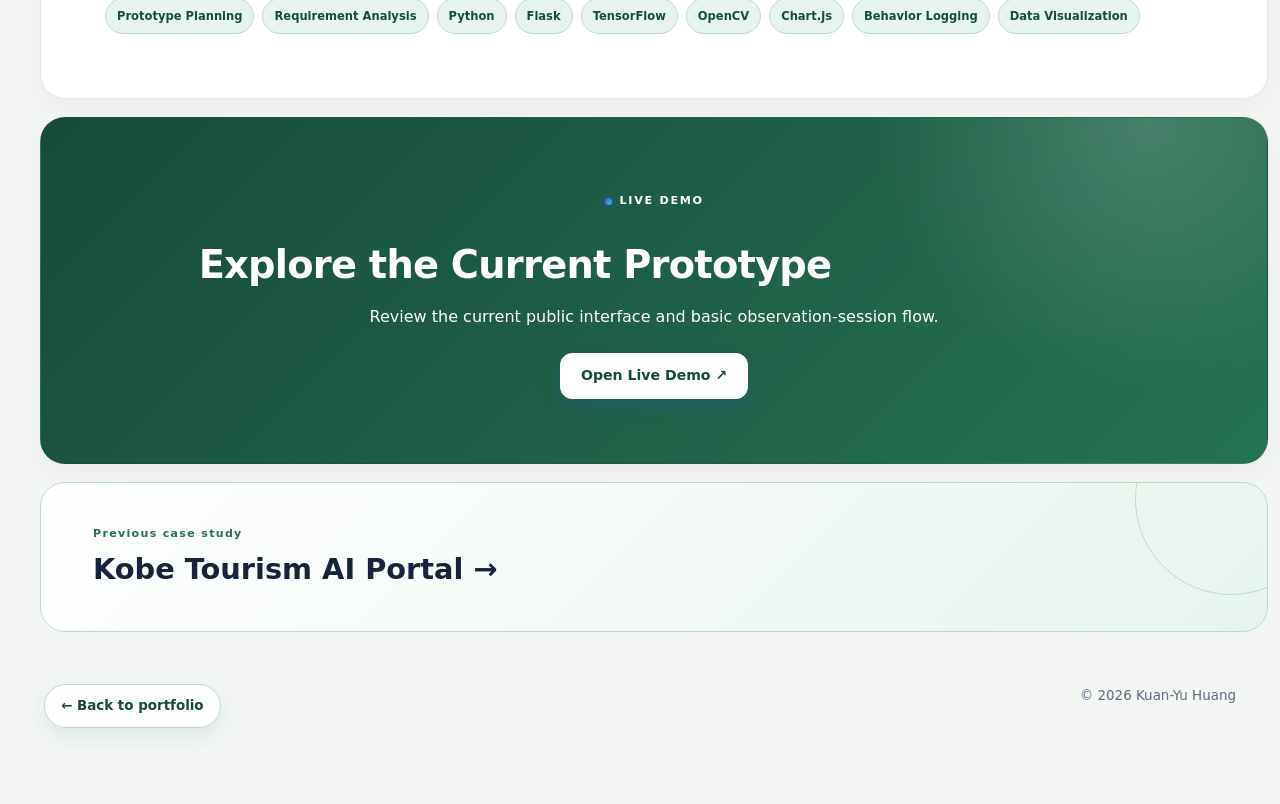
==== commit 086cd63c: "WIP: redesign project case study pages Validation: NOT_CONFIGURED Workflow-generated handoff metadat" ====
--- a/projects/animal-behavior-analytics.html
+++ b/projects/animal-behavior-analytics.html
@@ -1,18 +1,37 @@
 <!DOCTYPE html>
 <html lang="ja" translate="no" class="notranslate"><head><meta charset="UTF-8">
     <meta name="google" content="notranslate"><meta name="viewport" content="width=device-width, initial-scale=1"><title>動物行動ログ分析・可視化システム｜プロジェクト詳細</title><meta name="description" content="観察業務の流れ、技術制約、現在と将来の範囲を整理した動物行動分析プロトタイプのプロジェクト詳細。"><link rel="canonical" href="https://kuanyu-10.github.io/portfolio-website/projects/animal-behavior-analytics.html"><meta property="og:type" content="article"><meta property="og:title" content="動物行動ログ分析・可視化システム｜Prototype"><meta property="og:description" content="技術制約を踏まえて範囲を調整し、観察業務フローを検証するプロトタイプ。"><link rel="stylesheet" href="../style.css"><script src="../language.js" defer></script><script src="../site.js" defer></script><script src="../back-to-top.js" defer></script></head>
-<body class="detail-page" data-title-ja="動物行動ログ分析・可視化システム｜プロジェクト詳細" data-title-zh="動物行為紀錄分析與視覺化系統｜專案詳情" data-title-en="Animal Behavior Log Analytics | Project Detail" data-description-ja="観察業務の流れ、技術制約、現在と将来の範囲を整理した動物行動分析プロトタイプのプロジェクト詳細。" data-description-zh="整理觀察業務流程、技術限制以及現在與未來範圍的動物行為分析原型專案詳情。" data-description-en="A prototype case study covering observation workflows, technical constraints, and current versus future scope.">
+<body class="detail-page case-study animal-case" data-title-ja="動物行動ログ分析・可視化システム｜プロジェクト詳細" data-title-zh="動物行為紀錄分析與視覺化系統｜專案詳情" data-title-en="Animal Behavior Log Analytics | Project Detail" data-description-ja="観察業務の流れ、技術制約、現在と将来の範囲を整理した動物行動分析プロトタイプのプロジェクト詳細。" data-description-zh="整理觀察業務流程、技術限制以及現在與未來範圍的動物行為分析原型專案詳情。" data-description-en="A prototype case study covering observation workflows, technical constraints, and current versus future scope.">
 <nav class="site-nav" aria-label="Main navigation"><div class="nav-inner"><a class="nav-brand" href="../index.html"><span>KY</span><strong>Kuan-Yu Huang</strong></a><button class="menu-toggle" type="button" aria-expanded="false" aria-controls="nav-menu"><span class="visually-hidden" data-ja="メニューを開く" data-zh="開啟選單" data-en="Open menu">メニューを開く</span><span aria-hidden="true"></span><span aria-hidden="true"></span><span aria-hidden="true"></span></button><div class="nav-menu" id="nav-menu"><a href="../index.html" data-ja="ホーム" data-zh="首頁" data-en="Home">Home</a><a href="../index.html#strengths" data-ja="強みと進め方" data-zh="優勢與方法" data-en="Strengths &amp; Process">Strengths &amp; Process</a><a href="../index.html#projects" data-ja="プロジェクト" data-zh="專案" data-en="Projects">Projects</a><a href="../index.html#contact" data-ja="お問い合わせ" data-zh="聯絡" data-en="Contact">Contact</a></div><div class="language-control"><label for="language-select" class="visually-hidden" data-ja="表示言語" data-zh="顯示語言" data-en="Display language">表示言語</label><span aria-hidden="true">🌐</span><select id="language-select"><option value="auto">自動</option><option value="zh">中文</option><option value="en">English</option><option value="ja">日本語</option></select></div></div></nav>
-<header class="detail-hero"><a class="breadcrumb" href="../index.html#projects" data-ja="← 代表プロジェクトへ戻る" data-zh="← 返回代表專案" data-en="← Back to featured projects">← 代表プロジェクトへ戻る</a><div class="detail-badges"><span>Prototype</span><span>Scope Management</span><span>Technical Validation</span></div><h1 data-ja="動物行動ログ分析・可視化システム" data-zh="動物行為紀錄分析與視覺化系統" data-en="Animal Behavior Log Analytics System">動物行動ログ分析・可視化システム</h1><p class="detail-lead" data-ja="画像解析、観察セッション、行動ログ、データ可視化を組み合わせ、動物観察業務の入力・確認・記録フローを検証するプロトタイプです。" data-zh="結合影像分析、觀察場次、行為紀錄與資料視覺化，用來驗證動物觀察業務的輸入、確認及紀錄流程。" data-en="A prototype combining image analysis, observation sessions, behavior logs, and visualization to validate practical observation workflows.">画像解析、観察セッション、行動ログ、データ可視化を組み合わせ、動物観察業務の入力・確認・記録フローを検証するプロトタイプです。</p><div class="project-actions"><a class="button" href="https://animal-behavior-analytics-2026.web.app/" target="_blank" rel="noopener noreferrer" data-ja="デモを見る" data-zh="查看展示" data-en="Live Demo">Live Demo</a><a class="button secondary" href="#scope" data-ja="範囲を見る" data-zh="查看範圍" data-en="View scope">範囲を見る</a></div></header>
+<header class="detail-hero case-hero">
+    <div class="case-hero-copy">
+        <a class="breadcrumb" href="../index.html#projects" data-ja="← 代表プロジェクトへ戻る" data-zh="← 返回代表專案" data-en="← Back to featured projects">← 代表プロジェクトへ戻る</a>
+        <p class="case-number">CASE STUDY 02 · WORKFLOW PROTOTYPE</p>
+        <div class="detail-badges"><span>Prototype</span><span>Scope Management</span><span>Human Review</span></div>
+        <h1 data-ja="動物行動ログ分析・可視化システム" data-zh="動物行為紀錄分析與視覺化系統" data-en="Animal Behavior Log Analytics">動物行動ログ分析・可視化システム</h1>
+        <p class="detail-lead" data-ja="技術の制約を、止まる理由ではなく実行可能な観察フローへ。" data-zh="不讓技術限制成為停擺原因，而是轉化為可執行的觀察流程。" data-en="Turning technical constraints into a feasible observation workflow.">技術の制約を、止まる理由ではなく実行可能な観察フローへ。</p>
+        <div class="project-actions"><a class="button" href="https://animal-behavior-analytics-2026.web.app/" target="_blank" rel="noopener noreferrer" data-ja="プロトタイプを見る ↗" data-zh="查看原型 ↗" data-en="View prototype ↗">プロトタイプを見る ↗</a><a class="button secondary" href="#story" data-ja="ケースを読む" data-zh="閱讀案例" data-en="Read the case">ケースを読む</a></div>
+    </div>
+    <div class="case-visual animal-visual">
+        <div class="visual-window">
+            <div class="window-bar"><i></i><i></i><i></i><span>OBSERVATION LOG</span></div>
+            <img src="../images/project4-banner.png" alt="" aria-hidden="true">
+            <div class="observation-overlay" aria-hidden="true"><span>SESSION 024</span><strong>Human review required</strong><div><i style="--score:78%"></i><i style="--score:56%"></i><i style="--score:84%"></i></div></div>
+        </div>
+        <p class="visual-caption">OBSERVE → SUGGEST → CONFIRM → LOG</p>
+    </div>
+</header>
 <main class="detail-main">
-<section class="detail-section"><p class="eyebrow">PROJECT OVERVIEW</p><h2 data-ja="プロジェクト概要" data-zh="專案概覽" data-en="Project Overview">プロジェクト概要</h2><p data-ja="動物園や研究施設の観察担当者を想定し、手作業記録の負担と、個体別・時間帯別傾向を整理しにくい課題に着目した個人制作です。正式導入済みの製品ではありません。" data-zh="以動物園與研究機構觀察人員為假設使用者，聚焦手動紀錄負擔，以及難以整理個體與時段趨勢的問題。這是個人原型，並非正式導入產品。" data-en="A personal prototype for assumed zoo and research users, focused on manual logging burdens and the difficulty of organizing behavior trends. It is not a production deployment.">動物園や研究施設の観察担当者を想定し、手作業記録の負担と、個体別・時間帯別傾向を整理しにくい課題に着目した個人制作です。正式導入済みの製品ではありません。</p><div class="overview-grid"><article><h3>Role</h3><p data-ja="利用シーン・観察フロー・機能範囲・プロトタイプ開発" data-zh="使用情境、觀察流程、功能範圍與原型開發" data-en="Use cases, workflow, scope, prototype development">利用シーン・観察フロー・機能範囲・プロトタイプ開発</p></article><article><h3>Users</h3><p data-ja="動物園スタッフ・飼育員・研究施設" data-zh="動物園人員、飼育員、研究機構" data-en="Zoo staff, keepers, research facilities">動物園スタッフ・飼育員・研究施設</p></article><article><h3>Status</h3><p data-ja="業務フロー検証用 Prototype" data-zh="業務流程驗證原型" data-en="Workflow validation prototype">業務フロー検証用 Prototype</p></article></div></section>
-<section class="detail-section"><p class="eyebrow">BACKGROUND & BUSINESS PROBLEM</p><h2 data-ja="背景と業務課題" data-zh="背景與業務問題" data-en="Background & Business Problem">背景と業務課題</h2><p data-ja="観察記録を手作業で続けるには時間がかかり、記録形式が揃わないと後から比較・分析しにくくなります。そこでAIモデルだけを先に作るのではなく、観察セッションからログ確認までの業務フローを先に整理しました。" data-zh="持續以人工紀錄觀察結果耗時，格式不一致也會讓後續比較分析更困難。因此不是先做 AI 模型，而是先整理從觀察場次到紀錄確認的業務流程。" data-en="Manual observation logging is time-consuming and inconsistent formats hinder later analysis. Instead of starting with an AI model alone, I first structured the workflow from session creation through log review.">観察記録を手作業で続けるには時間がかかり、記録形式が揃わないと後から比較・分析しにくくなります。そこでAIモデルだけを先に作るのではなく、観察セッションからログ確認までの業務フローを先に整理しました。</p><div class="stakeholder-grid"><article><h3 data-ja="飼育・観察担当" data-zh="飼育與觀察人員" data-en="Keepers & Observers">飼育・観察担当</h3><p data-ja="入力負担を抑えながら記録を残したい。" data-zh="希望減少輸入負擔並保留紀錄。" data-en="Need lighter input while preserving records.">入力負担を抑えながら記録を残したい。</p></article><article><h3 data-ja="研究担当" data-zh="研究人員" data-en="Researchers">研究担当</h3><p data-ja="個体・時間帯ごとの傾向を確認したい。" data-zh="希望查看個體與時段趨勢。" data-en="Need individual and time-based trends.">個体・時間帯ごとの傾向を確認したい。</p></article><article><h3 data-ja="将来の管理者" data-zh="未來管理者" data-en="Future Administrators">将来の管理者</h3><p data-ja="データ品質と権限を管理する必要がある。" data-zh="需要管理資料品質與權限。" data-en="Would need data quality and access control.">データ品質と権限を管理する必要がある。</p></article></div></section>
-<section class="detail-section"><p class="eyebrow">OBSERVATION WORKFLOW</p><h2 data-ja="想定する観察フロー" data-zh="假設觀察流程" data-en="Assumed Observation Workflow">想定する観察フロー</h2><div class="flow-row"><span data-ja="セッション作成" data-zh="建立場次" data-en="Create session">セッション作成</span><b>→</b><span data-ja="個体情報入力" data-zh="輸入個體資料" data-en="Enter animal ID">個体情報入力</span><b>→</b><span data-ja="画像登録" data-zh="登錄圖片" data-en="Upload image">画像登録</span><b>→</b><span data-ja="行動候補判定" data-zh="判斷行為候選" data-en="Suggest behavior">行動候補判定</span><b>→</b><span data-ja="ログ保存" data-zh="儲存紀錄" data-en="Save log">ログ保存</span><b>→</b><span data-ja="傾向確認" data-zh="查看趨勢" data-en="Review trends">傾向確認</span></div></section>
+<nav class="case-index" aria-label="Case study sections"><a href="#story" data-ja="概要" data-zh="概覽" data-en="Overview">概要</a><a href="#challenge" data-ja="課題" data-zh="挑戰" data-en="Challenge">課題</a><a href="#workflow" data-ja="フロー" data-zh="流程" data-en="Workflow">フロー</a><a href="#scope" data-ja="範囲" data-zh="範圍" data-en="Scope">範囲</a><a href="#decisions" data-ja="判断" data-zh="決策" data-en="Decisions">判断</a><a href="#result" data-ja="成果" data-zh="成果" data-en="Result">成果</a></nav>
+<section class="case-glance" aria-label="Project at a glance"><article><span>ROLE</span><strong data-ja="利用場面・範囲・技術検証" data-zh="使用情境、範圍與技術驗證" data-en="Use cases, scope, validation">利用場面・範囲・技術検証</strong></article><article><span>USERS</span><strong data-ja="飼育員・観察者・研究担当" data-zh="飼育員、觀察者與研究人員" data-en="Keepers, observers, researchers">飼育員・観察者・研究担当</strong></article><article><span>STATUS</span><strong data-ja="業務フロー検証 Prototype" data-zh="業務流程驗證原型" data-en="Workflow prototype">業務フロー検証 Prototype</strong></article><article><span>OUTCOME</span><strong data-ja="動画から画像へ実行範囲を調整" data-zh="由影片調整為可執行的圖片分析" data-en="Video scope → feasible image flow">動画から画像へ実行範囲を調整</strong></article></section>
+<section class="detail-section story-intro" id="story"><div class="story-heading"><p class="eyebrow">PROJECT OVERVIEW</p><h2 data-ja="モデルより先に、続けられる観察フローを設計" data-zh="在模型之前，先設計能持續使用的觀察流程" data-en="Designing a sustainable workflow before the model">モデルより先に、続けられる観察フローを設計</h2></div><div class="story-copy"><p data-ja="動物園や研究施設の観察担当者を想定し、手作業記録の負担と、個体別・時間帯別傾向を整理しにくい課題に着目した個人制作です。正式導入済みの製品ではありません。" data-zh="以動物園與研究機構觀察人員為假設使用者，聚焦手動紀錄負擔，以及難以整理個體與時段趨勢的問題。這是個人原型，並非正式導入產品。" data-en="A personal prototype for assumed zoo and research users, focused on manual logging burdens and the difficulty of organizing behavior trends. It is not a production deployment.">動物園や研究施設の観察担当者を想定し、手作業記録の負担と、個体別・時間帯別傾向を整理しにくい課題に着目した個人制作です。正式導入済みの製品ではありません。</p><blockquote data-ja="設計の焦点：AIの結果をそのまま採用せず、人が確認して記録へつなげること。" data-zh="設計焦點：不直接採用 AI 結果，而是由人員確認後再寫入紀錄。" data-en="Design focus: AI suggests; people confirm before anything becomes a record.">設計の焦点：AIの結果をそのまま採用せず、人が確認して記録へつなげること。</blockquote></div></section>
+<section class="detail-section" id="challenge"><p class="eyebrow">BACKGROUND & BUSINESS PROBLEM</p><h2 data-ja="背景と業務課題" data-zh="背景與業務問題" data-en="Background & Business Problem">背景と業務課題</h2><p data-ja="観察記録を手作業で続けるには時間がかかり、記録形式が揃わないと後から比較・分析しにくくなります。そこでAIモデルだけを先に作るのではなく、観察セッションからログ確認までの業務フローを先に整理しました。" data-zh="持續以人工紀錄觀察結果耗時，格式不一致也會讓後續比較分析更困難。因此不是先做 AI 模型，而是先整理從觀察場次到紀錄確認的業務流程。" data-en="Manual observation logging is time-consuming and inconsistent formats hinder later analysis. Instead of starting with an AI model alone, I first structured the workflow from session creation through log review.">観察記録を手作業で続けるには時間がかかり、記録形式が揃わないと後から比較・分析しにくくなります。そこでAIモデルだけを先に作るのではなく、観察セッションからログ確認までの業務フローを先に整理しました。</p><div class="stakeholder-grid"><article><h3 data-ja="飼育・観察担当" data-zh="飼育與觀察人員" data-en="Keepers & Observers">飼育・観察担当</h3><p data-ja="入力負担を抑えながら記録を残したい。" data-zh="希望減少輸入負擔並保留紀錄。" data-en="Need lighter input while preserving records.">入力負担を抑えながら記録を残したい。</p></article><article><h3 data-ja="研究担当" data-zh="研究人員" data-en="Researchers">研究担当</h3><p data-ja="個体・時間帯ごとの傾向を確認したい。" data-zh="希望查看個體與時段趨勢。" data-en="Need individual and time-based trends.">個体・時間帯ごとの傾向を確認したい。</p></article><article><h3 data-ja="将来の管理者" data-zh="未來管理者" data-en="Future Administrators">将来の管理者</h3><p data-ja="データ品質と権限を管理する必要がある。" data-zh="需要管理資料品質與權限。" data-en="Would need data quality and access control.">データ品質と権限を管理する必要がある。</p></article></div></section>
+<section class="detail-section workflow-section" id="workflow"><p class="eyebrow">OBSERVATION WORKFLOW</p><h2 data-ja="想定する観察フロー" data-zh="假設觀察流程" data-en="Assumed Observation Workflow">想定する観察フロー</h2><div class="flow-row"><span data-ja="セッション作成" data-zh="建立場次" data-en="Create session">セッション作成</span><b>→</b><span data-ja="個体情報入力" data-zh="輸入個體資料" data-en="Enter animal ID">個体情報入力</span><b>→</b><span data-ja="画像登録" data-zh="登錄圖片" data-en="Upload image">画像登録</span><b>→</b><span data-ja="行動候補判定" data-zh="判斷行為候選" data-en="Suggest behavior">行動候補判定</span><b>→</b><span data-ja="ログ保存" data-zh="儲存紀錄" data-en="Save log">ログ保存</span><b>→</b><span data-ja="傾向確認" data-zh="查看趨勢" data-en="Review trends">傾向確認</span></div></section>
 <section class="detail-section"><p class="eyebrow">MY ROLE</p><h2 data-ja="担当した範囲" data-zh="負責範圍" data-en="My Role">担当した範囲</h2><div class="role-grid"><article><h3 data-ja="利用シーン整理" data-zh="使用情境整理" data-en="Use-case Framing">利用シーン整理</h3><p data-ja="誰が、いつ、何を記録・確認するかを整理。" data-zh="整理誰在何時紀錄及確認哪些內容。" data-en="Clarified who records and reviews what, and when.">誰が、いつ、何を記録・確認するかを整理。</p></article><article><h3 data-ja="機能・入力設計" data-zh="功能與輸入設計" data-en="Feature & Input Design">機能・入力設計</h3><p data-ja="セッション、個体ID、画像、行動ログの項目を設計。" data-zh="設計場次、個體 ID、圖片與行為紀錄欄位。" data-en="Designed session, animal ID, image, and behavior fields.">セッション、個体ID、画像、行動ログの項目を設計。</p></article><article><h3 data-ja="技術検証・範囲調整" data-zh="技術驗證與範圍調整" data-en="Validation & Scope Adjustment">技術検証・範囲調整</h3><p data-ja="環境負荷を確認し、動画から画像分析へ調整。" data-zh="確認環境負荷，從影片分析調整為圖片分析。" data-en="Reviewed runtime load and shifted video scope to images.">環境負荷を確認し、動画から画像分析へ調整。</p></article></div></section>
 <section class="detail-section" id="scope"><p class="eyebrow">SCOPE DEFINITION</p><h2 data-ja="現在と将来の範囲" data-zh="現在與未來範圍" data-en="Current & Future Scope">現在と将来の範囲</h2><div class="scope-grid"><article><h3 data-ja="現在の範囲" data-zh="目前範圍" data-en="Current Scope">現在の範囲</h3><ul class="detail-list"><li data-ja="観察セッション入力" data-zh="觀察場次輸入" data-en="Observation session input">観察セッション入力</li><li data-ja="個体ID・開始時間" data-zh="個體 ID 與開始時間" data-en="Animal ID and start time">個体ID・開始時間</li><li data-ja="画像登録" data-zh="圖片登錄" data-en="Image upload">画像登録</li><li data-ja="行動分類の基本フロー" data-zh="基本行為分類流程" data-en="Basic classification flow">行動分類の基本フロー</li><li data-ja="ログ整理・可視化UI" data-zh="紀錄整理與視覺化 UI" data-en="Log organization and visualization UI">ログ整理・可視化UI</li></ul></article><article><h3 data-ja="将来の範囲" data-zh="未來範圍" data-en="Future Scope">将来の範囲</h3><ul class="detail-list"><li data-ja="姿勢推定モデル・個体追跡" data-zh="姿勢估計模型與個體追蹤" data-en="Pose estimation and tracking">姿勢推定モデル・個体追跡</li><li data-ja="動画・時間軸分析" data-zh="影片與時間軸分析" data-en="Video and timeline analysis">動画・時間軸分析</li><li data-ja="CSV／PDF出力" data-zh="CSV／PDF 輸出" data-en="CSV/PDF output">CSV／PDF出力</li><li data-ja="データベース・複数担当者" data-zh="資料庫與多使用者" data-en="Database and multiple users">データベース・複数担当者</li><li data-ja="精度検証・権限管理" data-zh="精度驗證與權限管理" data-en="Accuracy validation and permissions">精度検証・権限管理</li></ul></article></div></section>
 <section class="detail-section"><p class="eyebrow">PROTOTYPE FUNCTIONS</p><h2 data-ja="プロトタイプ機能" data-zh="原型功能" data-en="Prototype Functions">プロトタイプ機能</h2><div class="function-grid"><article><h3 data-ja="観察入力" data-zh="觀察輸入" data-en="Observation Input">観察入力</h3><p data-ja="セッション、個体、時間、画像をまとめて入力。" data-zh="集中輸入場次、個體、時間與圖片。" data-en="Capture session, animal, time, and image.">セッション、個体、時間、画像をまとめて入力。</p></article><article><h3 data-ja="行動ログ" data-zh="行為紀錄" data-en="Behavior Logs">行動ログ</h3><p data-ja="判定候補と観察結果を記録する基本フロー。" data-zh="紀錄判斷候選與觀察結果的基本流程。" data-en="Basic flow to record suggestions and outcomes.">判定候補と観察結果を記録する基本フロー。</p></article><article><h3 data-ja="傾向確認" data-zh="趨勢確認" data-en="Trend Review">傾向確認</h3><p data-ja="蓄積したログを視覚的に確認するUI。" data-zh="以視覺方式查看累積紀錄。" data-en="UI for visual review of accumulated logs.">蓄積したログを視覚的に確認するUI。</p></article></div></section>
-<section class="detail-section"><p class="eyebrow">CONSTRAINTS & DECISIONS</p><h2 data-ja="技術調査と取捨選択" data-zh="技術調查與取捨" data-en="Technical Investigation & Decisions">技術調査と取捨選択</h2><div class="decision-grid"><article><h3 data-ja="動画から画像へ" data-zh="由影片改為圖片" data-en="Video to Images">動画から画像へ</h3><p data-ja="動画解析は実行環境の負荷が高いため、画像版へ範囲を調整。" data-zh="影片分析負荷高，因此調整為圖片分析。" data-en="Runtime load made image analysis the feasible first scope.">動画解析は実行環境の負荷が高いため、画像版へ範囲を調整。</p></article><article><h3 data-ja="モデルよりフローを先に" data-zh="流程優先於模型" data-en="Workflow Before Model">モデルよりフローを先に</h3><p data-ja="高精度モデル導入前に、入力・確認・記録フローを検証。" data-zh="在導入高精度模型前先驗證輸入、確認與紀錄流程。" data-en="Validated input and review flows before advanced models.">高精度モデル導入前に、入力・確認・記録フローを検証。</p></article><article><h3 data-ja="人による確認" data-zh="人工確認" data-en="Human Review">人による確認</h3><p data-ja="AI判定は信頼度表示と担当者確認が必要と整理。" data-zh="AI 判定仍需要信賴度與人員確認。" data-en="AI suggestions require confidence and human confirmation.">AI判定は信頼度表示と担当者確認が必要と整理。</p></article><article><h3 data-ja="課題を分離" data-zh="拆分技術問題" data-en="Separate Technical Problems">課題を分離</h3><p data-ja="個体追跡と行動分類を別の技術課題として整理。" data-zh="將個體追蹤與行為分類視為不同問題。" data-en="Separated tracking from behavior classification.">個体追跡と行動分類を別の技術課題として整理。</p></article><article><h3>Prototype ≠ Production</h3><p data-ja="実運用にはDB、権限、精度、エラー処理が必要。" data-zh="正式運用仍需資料庫、權限、精度與錯誤處理。" data-en="Production needs data, permissions, accuracy, and error controls.">実運用にはDB、権限、精度、エラー処理が必要。</p></article><article><h3 data-ja="継続可能な範囲" data-zh="可持續範圍" data-en="Sustainable Scope">継続可能な範囲</h3><p data-ja="制約を計画へ反映し、プロジェクト停止を避ける。" data-zh="將限制反映到計畫，避免專案停擺。" data-en="Adapt scope so constraints do not stop progress.">制約を計画へ反映し、プロジェクト停止を避ける。</p></article></div></section>
-<section class="detail-section"><p class="eyebrow">CURRENT STATUS & FUTURE</p><h2 data-ja="現在の完成範囲と今後" data-zh="目前完成範圍與後續" data-en="Current Completion & Future Development">現在の完成範囲と今後</h2><p data-ja="現在は、観察画像の登録、観察セッション管理、行動ログ整理・可視化を想定したプロトタイプです。姿勢推定モデル、個体別履歴、動画解析、複数担当者利用は今後の検証範囲であり、完成済みとはしていません。" data-zh="目前為觀察圖片登錄、場次管理、行為紀錄整理與視覺化的原型。姿勢估計、個體履歷、影片分析及多使用者仍是未來驗證範圍，尚未完成。" data-en="The current prototype covers image upload, observation sessions, log organization, and visualization concepts. Pose estimation, individual histories, video, and multi-user use remain future validation—not completed features.">現在は、観察画像の登録、観察セッション管理、行動ログ整理・可視化を想定したプロトタイプです。姿勢推定モデル、個体別履歴、動画解析、複数担当者利用は今後の検証範囲であり、完成済みとはしていません。</p><h3 data-ja="次に検証したいこと" data-zh="下一步驗證" data-en="Next Validations">次に検証したいこと</h3><ul class="detail-list"><li data-ja="実際の姿勢推定モデルとの連携と精度検証" data-zh="串接姿勢估計模型與精度驗證" data-en="Pose model integration and accuracy validation">実際の姿勢推定モデルとの連携と精度検証</li><li data-ja="個体別履歴と行動時間軸" data-zh="個體履歷與行為時間軸" data-en="Individual histories and behavior timelines">個体別履歴と行動時間軸</li><li data-ja="CSV／PDF出力と信頼度表示" data-zh="CSV／PDF 輸出與信賴度顯示" data-en="CSV/PDF output and confidence display">CSV／PDF出力と信頼度表示</li><li data-ja="エラー処理とスマートフォン表示" data-zh="錯誤處理與手機顯示" data-en="Error handling and mobile improvements">エラー処理とスマートフォン表示</li></ul></section>
+<section class="detail-section" id="decisions"><p class="eyebrow">CONSTRAINTS & DECISIONS</p><h2 data-ja="技術調査と取捨選択" data-zh="技術調查與取捨" data-en="Technical Investigation & Decisions">技術調査と取捨選択</h2><div class="decision-grid"><article><h3 data-ja="動画から画像へ" data-zh="由影片改為圖片" data-en="Video to Images">動画から画像へ</h3><p data-ja="動画解析は実行環境の負荷が高いため、画像版へ範囲を調整。" data-zh="影片分析負荷高，因此調整為圖片分析。" data-en="Runtime load made image analysis the feasible first scope.">動画解析は実行環境の負荷が高いため、画像版へ範囲を調整。</p></article><article><h3 data-ja="モデルよりフローを先に" data-zh="流程優先於模型" data-en="Workflow Before Model">モデルよりフローを先に</h3><p data-ja="高精度モデル導入前に、入力・確認・記録フローを検証。" data-zh="在導入高精度模型前先驗證輸入、確認與紀錄流程。" data-en="Validated input and review flows before advanced models.">高精度モデル導入前に、入力・確認・記録フローを検証。</p></article><article><h3 data-ja="人による確認" data-zh="人工確認" data-en="Human Review">人による確認</h3><p data-ja="AI判定は信頼度表示と担当者確認が必要と整理。" data-zh="AI 判定仍需要信賴度與人員確認。" data-en="AI suggestions require confidence and human confirmation.">AI判定は信頼度表示と担当者確認が必要と整理。</p></article><article><h3 data-ja="課題を分離" data-zh="拆分技術問題" data-en="Separate Technical Problems">課題を分離</h3><p data-ja="個体追跡と行動分類を別の技術課題として整理。" data-zh="將個體追蹤與行為分類視為不同問題。" data-en="Separated tracking from behavior classification.">個体追跡と行動分類を別の技術課題として整理。</p></article><article><h3>Prototype ≠ Production</h3><p data-ja="実運用にはDB、権限、精度、エラー処理が必要。" data-zh="正式運用仍需資料庫、權限、精度與錯誤處理。" data-en="Production needs data, permissions, accuracy, and error controls.">実運用にはDB、権限、精度、エラー処理が必要。</p></article><article><h3 data-ja="継続可能な範囲" data-zh="可持續範圍" data-en="Sustainable Scope">継続可能な範囲</h3><p data-ja="制約を計画へ反映し、プロジェクト停止を避ける。" data-zh="將限制反映到計畫，避免專案停擺。" data-en="Adapt scope so constraints do not stop progress.">制約を計画へ反映し、プロジェクト停止を避ける。</p></article></div></section>
+<section class="detail-section" id="result"><p class="eyebrow">CURRENT STATUS & FUTURE</p><h2 data-ja="現在の完成範囲と今後" data-zh="目前完成範圍與後續" data-en="Current Completion & Future Development">現在の完成範囲と今後</h2><p data-ja="現在は、観察画像の登録、観察セッション管理、行動ログ整理・可視化を想定したプロトタイプです。姿勢推定モデル、個体別履歴、動画解析、複数担当者利用は今後の検証範囲であり、完成済みとはしていません。" data-zh="目前為觀察圖片登錄、場次管理、行為紀錄整理與視覺化的原型。姿勢估計、個體履歷、影片分析及多使用者仍是未來驗證範圍，尚未完成。" data-en="The current prototype covers image upload, observation sessions, log organization, and visualization concepts. Pose estimation, individual histories, video, and multi-user use remain future validation—not completed features.">現在は、観察画像の登録、観察セッション管理、行動ログ整理・可視化を想定したプロトタイプです。姿勢推定モデル、個体別履歴、動画解析、複数担当者利用は今後の検証範囲であり、完成済みとはしていません。</p><h3 data-ja="次に検証したいこと" data-zh="下一步驗證" data-en="Next Validations">次に検証したいこと</h3><ul class="detail-list"><li data-ja="実際の姿勢推定モデルとの連携と精度検証" data-zh="串接姿勢估計模型與精度驗證" data-en="Pose model integration and accuracy validation">実際の姿勢推定モデルとの連携と精度検証</li><li data-ja="個体別履歴と行動時間軸" data-zh="個體履歷與行為時間軸" data-en="Individual histories and behavior timelines">個体別履歴と行動時間軸</li><li data-ja="CSV／PDF出力と信頼度表示" data-zh="CSV／PDF 輸出與信賴度顯示" data-en="CSV/PDF output and confidence display">CSV／PDF出力と信頼度表示</li><li data-ja="エラー処理とスマートフォン表示" data-zh="錯誤處理與手機顯示" data-en="Error handling and mobile improvements">エラー処理とスマートフォン表示</li></ul></section>
 <section class="detail-section"><p class="eyebrow">TECHNOLOGY</p><h2 data-ja="技術理解と検証対象" data-zh="技術理解與驗證對象" data-en="Technology & Validation Areas">技術理解と検証対象</h2><div class="tag-list"><span>Prototype Planning</span><span>Requirement Analysis</span><span>Python</span><span>Flask</span><span>TensorFlow</span><span>OpenCV</span><span>Chart.js</span><span>Behavior Logging</span><span>Data Visualization</span></div></section>
 <section class="detail-section detail-cta"><p class="eyebrow">LIVE DEMO</p><h2 data-ja="現在のプロトタイプを見る" data-zh="查看目前原型" data-en="Explore the Current Prototype">現在のプロトタイプを見る</h2><p data-ja="現在公開している画面と観察セッションの基本フローを確認できます。" data-zh="可查看目前公開畫面與觀察場次的基本流程。" data-en="Review the current public interface and basic observation-session flow.">現在公開している画面と観察セッションの基本フローを確認できます。</p><a class="button" href="https://animal-behavior-analytics-2026.web.app/" target="_blank" rel="noopener noreferrer">Open Live Demo ↗</a></section>
-</main><footer class="site-footer"><a href="../index.html#projects" data-ja="← ポートフォリオへ戻る" data-zh="← 返回作品集" data-en="← Back to portfolio">← ポートフォリオへ戻る</a><span>© 2026 Kuan-Yu Huang</span></footer><button id="back-to-top" class="back-to-top" type="button" aria-label="ページ上部へ戻る" aria-hidden="true" tabindex="-1"><span aria-hidden="true">↑</span></button></body></html>
+<a class="next-case" href="kobe-tourism-portal.html"><span data-ja="前のケーススタディ" data-zh="上一個案例" data-en="Previous case study">前のケーススタディ</span><strong data-ja="神戸観光 AI ポータル →" data-zh="神戶觀光 AI 入口網站 →" data-en="Kobe Tourism AI Portal →">神戸観光 AI ポータル →</strong></a></main><footer class="site-footer"><a href="../index.html#projects" data-ja="← ポートフォリオへ戻る" data-zh="← 返回作品集" data-en="← Back to portfolio">← ポートフォリオへ戻る</a><span>© 2026 Kuan-Yu Huang</span></footer><button id="back-to-top" class="back-to-top" type="button" aria-label="ページ上部へ戻る" aria-hidden="true" tabindex="-1"><span aria-hidden="true">↑</span></button></body></html>
--- a/style.css
+++ b/style.css
@@ -634,3 +634,670 @@
     .experience-section .career-list article:hover { padding-left:0; }
     .minimal-contact .contact-links .contact-action { padding:12px; }
 }
+/* High-contrast contact action cards */
+.minimal-contact .contact-links .contact-action {
+    min-height:78px;
+    border:1px solid rgba(255,255,255,.88);
+    background:#fff;
+    box-shadow:0 10px 24px rgba(4,16,48,.2);
+    color:#111c35;
+    backdrop-filter:none;
+}
+.minimal-contact .contact-links .contact-action:hover {
+    border-color:#fff;
+    background:#fff;
+    color:#111c35;
+    transform:translateY(-3px);
+    box-shadow:0 16px 32px rgba(4,16,48,.28);
+}
+.minimal-contact .contact-links .contact-action:focus-visible {
+    outline:3px solid #93c5fd;
+    outline-offset:4px;
+}
+.minimal-contact .contact-links .contact-copy small { color:#3157d5; }
+.minimal-contact .contact-links .contact-copy strong { color:#111c35; font-size:.86rem; }
+.minimal-contact .contact-links .contact-action > b {
+    padding:8px 11px;
+    border-radius:10px;
+    background:#3157d5;
+    color:#fff;
+    font-size:.7rem;
+    line-height:1.2;
+}
+.minimal-contact .contact-links .contact-action:hover > b { background:#1e40af; }
+.minimal-contact .contact-icon { color:#fff; background:linear-gradient(135deg,#3157d5,#1e40af); }
+@media (max-width:1040px) {
+    .minimal-contact .contact-links .contact-action > b { justify-self:start; }
+}
+
+/* Research, qualifications, and recognition */
+.credentials-section {
+    overflow:hidden;
+    background:radial-gradient(circle at 92% 8%,rgba(56,189,248,.12),transparent 22rem),linear-gradient(145deg,rgba(255,255,255,.97),rgba(244,248,255,.94)) !important;
+}
+.credentials-heading { max-width:780px; }
+.credential-tags { margin-top:26px; display:flex; flex-wrap:wrap; gap:9px; }
+.credential-tags span { padding:9px 13px; border:1px solid #dbe4f4; border-radius:999px; background:rgba(255,255,255,.88); color:#344258; font-size:.76rem; font-weight:800; box-shadow:0 5px 14px rgba(15,23,42,.035); }
+.research-feature { margin-top:24px; padding:clamp(24px,4vw,38px); display:grid; grid-template-columns:minmax(0,1.45fr) minmax(260px,.55fr); align-items:stretch; gap:clamp(24px,4vw,44px); border:1px solid #cdd9ff; border-radius:26px; background:linear-gradient(135deg,#17275b 0%,#2547b5 58%,#3973e7 100%); box-shadow:0 22px 48px rgba(30,64,175,.18); color:#fff; position:relative; }
+.research-feature::after { content:""; position:absolute; right:-78px; top:-92px; width:250px; height:250px; border:1px solid rgba(255,255,255,.16); border-radius:50%; }
+.credential-kicker { display:flex; flex-wrap:wrap; align-items:center; gap:10px; color:#c9dcff; font-size:.7rem; font-weight:900; letter-spacing:.12em; }
+.credential-kicker b { padding:6px 9px; border:1px solid rgba(255,255,255,.24); border-radius:999px; background:rgba(255,255,255,.1); color:#fff; font-size:.64rem; letter-spacing:.02em; }
+.research-copy { position:relative; z-index:1; }
+.research-copy h3 { max-width:720px; margin:15px 0 0; color:#fff; font-size:clamp(1.55rem,3vw,2.35rem); line-height:1.35; letter-spacing:-.03em; }
+.research-copy > p { max-width:720px; margin:16px 0 0; color:#dce8ff; line-height:1.8; }
+.research-copy .research-insight { padding-left:14px; border-left:3px solid #7dd3fc; color:#fff; font-weight:750; }
+.research-facts { margin:0; display:grid; gap:10px; position:relative; z-index:1; }
+.research-facts div { min-height:84px; padding:15px 17px; display:flex; flex-direction:column; justify-content:center; border:1px solid rgba(255,255,255,.17); border-radius:16px; background:rgba(255,255,255,.1); backdrop-filter:blur(8px); }
+.research-facts dt { color:#bcd3ff; font-size:.68rem; font-weight:800; letter-spacing:.06em; }
+.research-facts dd { margin:5px 0 0; color:#fff; font-size:.92rem; font-weight:850; line-height:1.45; }
+.research-facts div:first-child dd { font-size:1.65rem; letter-spacing:-.03em; }
+.recognition-heading { margin-top:34px; display:grid; grid-template-columns:minmax(0,.85fr) minmax(280px,1.15fr); align-items:end; gap:28px; }
+.recognition-heading h3 { margin:5px 0 0; font-size:clamp(1.25rem,2.4vw,1.75rem); letter-spacing:-.025em; }
+.recognition-heading > p { margin:0; color:#5b687c; }
+.recognition-grid { margin-top:18px; display:grid; grid-template-columns:repeat(2,minmax(0,1fr)); gap:16px; }
+.recognition-card { min-height:244px; padding:14px; display:grid; grid-template-columns:minmax(126px,.42fr) minmax(0,.58fr); align-items:center; gap:20px; border:1px solid #dde5f2; border-radius:22px; background:rgba(255,255,255,.9); box-shadow:0 12px 28px rgba(15,23,42,.055); transition:transform .22s ease,border-color .22s ease,box-shadow .22s ease; }
+.recognition-card:hover { transform:translateY(-4px); border-color:#bdccf6; box-shadow:0 18px 36px rgba(49,87,213,.1); }
+.recognition-card figure { height:216px; margin:0; overflow:hidden; border:1px solid #e4e9f2; border-radius:15px; background:linear-gradient(145deg,#f5f7fb,#e9effa); }
+.recognition-card img { width:100%; height:100%; display:block; object-fit:contain; }
+.recognition-number { color:var(--blue); font-size:.7rem; font-weight:900; letter-spacing:.12em; }
+.recognition-card h4 { margin:8px 0 0; font-size:1.18rem; letter-spacing:-.02em; }
+.recognition-card p { margin:9px 0 0; color:#5a687d; font-size:.84rem; line-height:1.72; }
+@media (max-width:900px) {
+    .research-feature { grid-template-columns:1fr; }
+    .research-facts { grid-template-columns:repeat(3,minmax(0,1fr)); }
+    .research-facts div { min-height:104px; }
+    .recognition-heading { grid-template-columns:1fr; gap:9px; }
+    .recognition-grid { grid-template-columns:1fr; }
+}
+@media (max-width:640px) {
+    .credentials-section { padding-inline:20px !important; }
+    .research-feature { padding:23px 20px; border-radius:21px; }
+    .research-facts { grid-template-columns:1fr; }
+    .research-facts div { min-height:0; }
+    .recognition-card { grid-template-columns:112px minmax(0,1fr); gap:15px; }
+    .recognition-card figure { height:176px; }
+}
+@media (max-width:420px) {
+    .recognition-card { grid-template-columns:92px minmax(0,1fr); padding:11px; }
+    .recognition-card figure { height:148px; }
+}
+@media (prefers-reduced-motion:reduce) { .recognition-card { transition:none; } }
+/* Qualification cards and formal award details */
+.qualification-overview { margin-top:26px; padding:24px; border:1px solid #dbe4f4; border-radius:24px; background:linear-gradient(145deg,rgba(255,255,255,.96),rgba(239,244,255,.76)); box-shadow:0 12px 30px rgba(15,23,42,.045); }
+.qualification-intro { display:block; }
+.qualification-intro .eyebrow { margin-bottom:7px; }
+.qualification-intro h3 { margin:0; font-size:clamp(1.3rem,2.4vw,1.75rem); letter-spacing:-.03em; }
+
+.qualification-grid { margin-top:20px; display:grid; grid-template-columns:repeat(3,minmax(0,1fr)); gap:12px; }
+.qualification-card { min-height:136px; padding:17px; display:flex; align-items:flex-start; gap:14px; border:1px solid #dce4f1; border-radius:18px; background:#fff; box-shadow:0 8px 20px rgba(15,23,42,.045); position:relative; overflow:hidden; }
+.qualification-card::after { content:""; position:absolute; inset:auto 0 0; height:3px; background:linear-gradient(90deg,#3157d5,#60a5fa); }
+.qualification-card.is-learning { background:linear-gradient(145deg,#fff,#fffaf0); }
+.qualification-card.is-learning::after { background:linear-gradient(90deg,#d97706,#fbbf24); }
+.credential-code { flex:0 0 46px; width:46px; height:46px; display:grid; place-items:center; border-radius:14px; background:linear-gradient(135deg,#1f3b9d,#4f73e9); color:#fff; font-size:.76rem; font-weight:950; letter-spacing:.04em; box-shadow:0 8px 18px rgba(49,87,213,.2); }
+.is-learning .credential-code { background:linear-gradient(135deg,#9a4d08,#e59b20); box-shadow:0 8px 18px rgba(217,119,6,.18); }
+.credential-status { display:inline-flex; padding:4px 7px; border-radius:999px; background:#eaf0ff; color:#294bbd; font-size:.62rem; font-weight:900; line-height:1; }
+.is-learning .credential-status { background:#fff0ce; color:#9a520c; }
+.qualification-card h4 { margin:8px 0 0; font-size:1.02rem; line-height:1.35; }
+.qualification-card p { margin:6px 0 0; color:#68758a; font-size:.74rem; line-height:1.55; }
+.research-feature { grid-template-columns:minmax(0,1.28fr) minmax(300px,.72fr); }
+.research-facts .analysis-fact { min-height:150px; }
+.analysis-list { margin:8px 0 0; padding:0; display:flex; flex-wrap:wrap; gap:6px; list-style:none; }
+.analysis-list li { padding:5px 7px; border:1px solid rgba(255,255,255,.18); border-radius:8px; background:rgba(255,255,255,.1); color:#fff; font-size:.68rem; font-weight:750; line-height:1.3; }
+.recognition-card { min-height:280px; grid-template-columns:minmax(145px,.38fr) minmax(0,.62fr); align-items:stretch; }
+.recognition-card figure { height:250px; }
+.recognition-copy { align-self:center; }
+.recognition-meta { display:flex; align-items:center; justify-content:space-between; gap:12px; }
+.recognition-meta time { color:#75839a; font-size:.72rem; font-weight:850; letter-spacing:.08em; }
+.recognition-issuer { margin:12px 0 0 !important; color:#3157d5 !important; font-size:.72rem !important; font-weight:850; line-height:1.5 !important; }
+.recognition-card .recognition-copy h4 { margin-top:7px; font-size:clamp(.95rem,1.55vw,1.12rem); line-height:1.55; }
+.award-result { display:inline-flex; margin-top:12px; padding:6px 10px; border-radius:999px; background:#eef3ff; color:#2443ad; font-size:.68rem; font-weight:900; }
+@media (max-width:1000px) {
+    .qualification-grid { grid-template-columns:repeat(2,minmax(0,1fr)); }
+}
+@media (max-width:900px) {
+    .research-feature { grid-template-columns:1fr; }
+    .recognition-card { grid-template-columns:150px minmax(0,1fr); }
+}
+@media (max-width:700px) {
+
+    .qualification-grid { grid-template-columns:1fr; }
+    .qualification-card { min-height:0; }
+}
+@media (max-width:640px) {
+    .qualification-overview { padding:18px; border-radius:20px; }
+    .recognition-card { grid-template-columns:118px minmax(0,1fr); }
+    .recognition-card figure { height:190px; }
+}
+@media (max-width:420px) {
+    .recognition-card { grid-template-columns:92px minmax(0,1fr); }
+    .recognition-card figure { height:160px; }
+    .recognition-card .recognition-copy h4 { font-size:.88rem; }
+}
+/* Premium portfolio visual system */
+:root {
+    --ink:#0a1020;
+    --text:#49566c;
+    --blue:#2f55d4;
+    --blue-dark:#1f3c9f;
+    --blue-soft:#edf3ff;
+    --blue-border:#cbd9fb;
+    --surface:#ffffff;
+    --surface-soft:#f5f8fd;
+    --border:#dfe6f1;
+    --shadow:0 18px 46px rgba(15,29,62,.075);
+    --shadow-strong:0 34px 90px rgba(15,29,62,.16);
+    --radius-lg:34px;
+    --radius-md:21px;
+}
+html { scroll-padding-top:96px; }
+body { min-height:100vh; background:radial-gradient(circle at 10% -5%,rgba(69,104,220,.16),transparent 28rem),radial-gradient(circle at 96% 20%,rgba(56,189,248,.1),transparent 32rem),linear-gradient(180deg,#f7f9fd 0%,#edf2f9 52%,#f8fafc 100%); }
+body::before { content:""; position:fixed; inset:0; z-index:-1; pointer-events:none; opacity:.28; background-image:linear-gradient(rgba(66,84,124,.035) 1px,transparent 1px),linear-gradient(90deg,rgba(66,84,124,.035) 1px,transparent 1px); background-size:54px 54px; mask-image:linear-gradient(to bottom,#000,transparent 76%); }
+.scroll-progress { position:fixed; inset:0 0 auto; z-index:220; height:3px; pointer-events:none; background:rgba(255,255,255,.2); }
+.scroll-progress span { display:block; width:100%; height:100%; transform:scaleX(0); transform-origin:left center; background:linear-gradient(90deg,#3157d5,#38bdf8,#67e8f9); box-shadow:0 0 18px rgba(56,189,248,.6); will-change:transform; }
+
+.site-nav { padding-top:12px; }
+.site-nav .nav-inner { min-height:68px; padding-inline:16px; border:1px solid rgba(255,255,255,.9); border-radius:22px; background:rgba(255,255,255,.84); box-shadow:0 14px 42px rgba(17,31,67,.1); backdrop-filter:blur(22px) saturate(165%); }
+.site-nav.is-scrolled .nav-inner { min-height:60px; border-color:rgba(218,227,245,.92); background:rgba(255,255,255,.93); box-shadow:0 16px 45px rgba(17,31,67,.14); }
+.nav-brand { gap:10px; }
+.nav-brand span { width:38px; height:38px; border-radius:12px; background:linear-gradient(145deg,#142a75,#4269ea 72%,#63b3ff); box-shadow:0 9px 22px rgba(47,85,212,.28); }
+.nav-brand strong { letter-spacing:-.015em; }
+.nav-menu { gap:2px; }
+.nav-menu a { padding:8px 9px; color:#5d687b; font-size:.73rem; font-weight:780; position:relative; }
+.nav-menu a::after { content:""; position:absolute; left:10px; right:10px; bottom:4px; height:2px; border-radius:99px; background:linear-gradient(90deg,var(--blue),#38bdf8); transform:scaleX(0); transition:transform .22s ease; }
+.nav-menu a:hover::after,.nav-menu a[aria-current="page"]::after { transform:scaleX(1); }
+.nav-menu a[aria-current="page"] { color:var(--blue-dark); background:#eef3ff; }
+.language-control { border-left:1px solid #e3e9f3; padding-left:10px; }
+.language-control select { min-height:38px; border-radius:11px; }
+
+.hero { min-height:min(610px,calc(100svh - 96px)); margin-top:20px; padding:clamp(38px,4.8vw,58px); border:1px solid rgba(255,255,255,.92); border-radius:38px; background-image:linear-gradient(90deg,rgba(255,255,255,.985) 0%,rgba(255,255,255,.95) 44%,rgba(244,248,255,.72) 66%,rgba(221,234,255,.15) 100%),url("images/hero-banner-desktop.png"); background-size:cover; background-position:center; box-shadow:0 42px 100px rgba(18,35,77,.17); isolation:isolate; }
+.hero::before { width:52%; height:5px; background:linear-gradient(90deg,#2448c2,#3b82f6,#67e8f9,transparent); }
+.hero::after { width:560px; height:560px; right:-185px; top:-235px; opacity:.7; background:radial-gradient(circle,rgba(71,111,234,.2),rgba(56,189,248,.08) 38%,transparent 70%); z-index:-1; }
+.hero-content { max-width:735px; }
+.hero .eyebrow { margin-bottom:16px; }
+.eyebrow { display:inline-flex; align-items:center; gap:8px; color:#3157d5; font-size:.7rem; font-weight:900; letter-spacing:.15em; }
+.eyebrow::before { content:""; width:7px; height:7px; flex:0 0 7px; border-radius:50%; background:linear-gradient(135deg,#3157d5,#38bdf8); box-shadow:0 0 0 5px rgba(49,87,213,.08); }
+.hero h1 { margin-top:0; color:#0b1328; font-size:clamp(3.2rem,6.2vw,5rem); line-height:1; letter-spacing:-.05em; text-shadow:0 2px 0 rgba(255,255,255,.85); }
+.hero-kana { margin-top:12px; color:#63708a; font-size:.72rem; letter-spacing:.18em; }
+.hero h2 { margin-top:22px; max-width:710px; color:#2247bd; font-size:clamp(1.55rem,3.2vw,2.25rem); line-height:1.35; }
+.hero-lead { margin-top:17px; max-width:680px; color:#43516a; font-size:clamp(.92rem,1.15vw,1.02rem); line-height:1.92; }
+.hero-actions { margin-top:26px; align-items:center; }
+.hero-actions .button { min-height:48px; padding-inline:20px; border-radius:14px; }
+.hero-actions .button:first-child { background:linear-gradient(135deg,#2749bd,#3d68e8); box-shadow:0 14px 30px rgba(47,85,212,.26); }
+.hero-actions .button:first-child:hover { box-shadow:0 18px 38px rgba(47,85,212,.34); }
+.hero-actions .text-link { color:#42516b; font-weight:800; }
+
+.home-main { margin-top:28px; display:grid; gap:24px; }
+.home-main > .section { margin-top:0; padding:clamp(34px,5vw,58px); border:1px solid rgba(221,229,241,.9); border-radius:32px; background:linear-gradient(145deg,rgba(255,255,255,.96),rgba(248,250,254,.9)); box-shadow:0 22px 58px rgba(15,29,62,.075); position:relative; isolation:isolate; }
+.home-main > .section::before { content:""; position:absolute; z-index:-1; top:0; left:clamp(30px,5vw,58px); width:88px; height:3px; border-radius:0 0 99px 99px; background:linear-gradient(90deg,#3157d5,#38bdf8); box-shadow:0 5px 16px rgba(56,189,248,.35); }
+.home-main .section-heading { max-width:820px; }
+.home-main .section-heading h2 { margin-top:9px; color:#10182a; font-size:clamp(1.7rem,3.2vw,2.3rem); line-height:1.22; letter-spacing:-.045em; text-wrap:balance; }
+.home-main .section-heading > p:last-child { max-width:760px; margin-top:13px; color:#5b687c; line-height:1.78; }
+.home-main .section-heading::after { width:52px; height:3px; margin-top:20px; background:linear-gradient(90deg,#3157d5,#38bdf8); }
+
+.background-triad { margin-top:32px; padding:0; gap:12px; border:0; background:transparent; }
+.background-triad > div { min-height:146px; padding:24px 20px; display:flex; flex-direction:column; justify-content:center; border:1px solid #dce5f4; border-radius:20px; background:linear-gradient(145deg,#fff,#f1f5fd); box-shadow:0 10px 26px rgba(15,29,62,.055); position:relative; overflow:hidden; }
+.background-triad > div::after { content:""; position:absolute; width:100px; height:100px; right:-55px; top:-55px; border-radius:50%; background:rgba(49,87,213,.08); }
+.background-triad > div span { color:#3157d5; font-size:.67rem; font-weight:950; letter-spacing:.14em; }
+.background-triad > div h3 { margin-top:10px; font-size:1.18rem; }
+.background-triad > div p { margin-top:7px; color:#617087; font-size:.82rem; }
+.background-triad > b { width:30px; height:30px; display:grid; place-items:center; border:1px solid #d9e4fb; border-radius:50%; background:#fff; color:#3157d5; box-shadow:0 7px 16px rgba(49,87,213,.12); }
+.experience-section .career-list { margin-top:30px; padding-left:38px; }
+.experience-section .career-list::before { width:2px; background:linear-gradient(to bottom,#3157d5,#7dd3fc 70%,transparent); }
+.experience-section .career-list article { min-height:112px; padding:18px 16px 22px 4px; border-bottom-color:#e4eaf3; }
+.experience-section .career-list article::before { width:13px; height:13px; left:-38px; border:3px solid #fff; background:#3157d5; box-shadow:0 0 0 4px #dfe8ff,0 6px 14px rgba(49,87,213,.25); }
+.experience-section .career-list article:hover { padding-left:14px; border-radius:14px; background:linear-gradient(90deg,#f1f5ff,rgba(241,245,255,0)); }
+.experience-section .career-list time { color:#3157d5; font-size:.72rem; font-weight:900; }
+.experience-section .career-list h3 { font-size:1.08rem; }
+.experience-section .career-list p { color:#5e6b7f; line-height:1.72; }
+
+.credentials-section { background:radial-gradient(circle at 96% 0%,rgba(56,189,248,.13),transparent 25rem),linear-gradient(145deg,#fbfdff,#f2f6fd) !important; }
+.qualification-overview { margin-top:30px; padding:26px; border-color:#d9e3f4; background:linear-gradient(145deg,rgba(255,255,255,.98),rgba(239,244,255,.9)); box-shadow:0 16px 38px rgba(15,29,62,.065); }
+.qualification-grid { gap:14px; }
+.qualification-card { min-height:146px; padding:19px; border-color:#d9e3f2; box-shadow:0 10px 26px rgba(15,29,62,.055); transition:transform .24s ease,border-color .24s ease,box-shadow .24s ease; }
+.qualification-card::before { content:""; position:absolute; inset:0; pointer-events:none; background:linear-gradient(115deg,transparent 15%,rgba(255,255,255,.72) 45%,transparent 75%); transform:translateX(-130%); transition:transform .7s ease; }
+.qualification-card:hover::before { transform:translateX(130%); }
+.credential-code { width:49px; height:49px; flex-basis:49px; border-radius:15px; }
+.research-feature { margin-top:28px; border-color:rgba(188,211,255,.7); background:radial-gradient(circle at 92% 8%,rgba(125,211,252,.2),transparent 18rem),linear-gradient(135deg,#132454 0%,#2347b2 56%,#3b73e6 100%); box-shadow:0 28px 62px rgba(31,67,160,.23); }
+.research-feature::before { content:""; position:absolute; inset:0; pointer-events:none; background:linear-gradient(120deg,rgba(255,255,255,.07),transparent 38%); }
+.research-copy .research-insight { padding:14px 16px; border:1px solid rgba(255,255,255,.14); border-left:3px solid #7dd3fc; border-radius:0 13px 13px 0; background:rgba(4,16,48,.16); }
+.research-facts div { border-color:rgba(255,255,255,.2); background:rgba(255,255,255,.11); box-shadow:inset 0 1px 0 rgba(255,255,255,.08); }
+.recognition-heading { margin-top:40px; }
+.recognition-grid { gap:18px; }
+.recognition-card { border-color:#d9e3f2; background:linear-gradient(145deg,#fff,#f7f9fd); box-shadow:0 14px 34px rgba(15,29,62,.07); }
+.recognition-card figure { border-color:#dce4f0; background:#edf2f9; box-shadow:inset 0 0 0 1px rgba(255,255,255,.7); }
+.award-result { border:1px solid #d6e1fb; }
+
+.projects-section { background:radial-gradient(circle at 100% 0%,rgba(49,87,213,.1),transparent 27rem),linear-gradient(145deg,#f8fbff,#edf4ff) !important; }
+.project-accordion-grid { margin-top:30px; gap:20px; }
+.project-accordion { border-color:#cfdbf2; border-radius:24px; background:rgba(255,255,255,.92); box-shadow:0 14px 36px rgba(16,37,81,.075); }
+.project-accordion summary { padding:13px; }
+.project-accordion .project-preview { border-radius:17px; box-shadow:inset 0 0 0 1px rgba(255,255,255,.2),0 10px 24px rgba(15,29,62,.09); transition:transform .42s cubic-bezier(.2,.7,.2,1),box-shadow .42s ease; }
+.project-accordion:hover .project-preview { transform:translateY(-3px) scale(1.008); box-shadow:inset 0 0 0 1px rgba(255,255,255,.24),0 16px 34px rgba(15,29,62,.14); }
+.project-summary-copy { padding:18px 9px 10px; }
+.project-summary-copy h3 { color:#111a2d; }
+.project-summary-copy .project-position { color:#3157d5; }
+.accordion-toggle { margin-top:18px; padding-top:14px; border-top-color:#e2e8f2; }
+.accordion-toggle b { background:linear-gradient(135deg,#edf3ff,#dfe9ff); color:#3157d5; transition:transform .28s ease,background .2s ease; }
+.project-accordion[open] > .project-content { animation:content-reveal .3s ease both; }
+.project-accordion[open] .accordion-toggle b { background:#3157d5; color:#fff; }
+
+.integrated-delivery-section { background:linear-gradient(145deg,#fff,#f2f6fc) !important; }
+.integrated-delivery-list { margin-top:32px; gap:16px; }
+.integrated-delivery-list li { min-height:230px; padding:22px; border:1px solid #dce5f2; border-radius:20px; background:linear-gradient(155deg,#fff,#f4f7fc); box-shadow:0 12px 30px rgba(15,29,62,.06); overflow:hidden; }
+.integrated-delivery-list li::before { content:""; position:absolute; inset:0 0 auto; height:3px; background:linear-gradient(90deg,#3157d5,#38bdf8); opacity:.85; }
+.integrated-delivery-list li:not(:last-child)::after { border-color:#d6e2fb; box-shadow:0 8px 20px rgba(49,87,213,.14); }
+.delivery-number { width:34px; height:34px; border-radius:11px; }
+.delivery-phase { color:#70809a; font-size:.63rem; letter-spacing:.14em; }
+.integrated-delivery-list h3 { margin-top:10px; font-size:1rem; line-height:1.5; }
+.integrated-delivery-list li > p:last-child { color:#5f6d82; font-size:.81rem; line-height:1.72; }
+
+.skill-grid { margin-top:30px; grid-template-columns:repeat(12,minmax(0,1fr)); gap:16px; }
+.skill-grid article { grid-column:span 6; min-height:196px; padding:24px; border-color:#dce4f0; border-radius:21px; background:linear-gradient(145deg,#fff,#f6f8fc); box-shadow:0 12px 30px rgba(15,29,62,.055); position:relative; overflow:hidden; }
+.skill-grid article::after { content:""; position:absolute; width:130px; height:130px; right:-72px; bottom:-72px; border-radius:50%; background:rgba(49,87,213,.07); transition:transform .35s ease; }
+.skill-grid article:hover::after { transform:scale(1.22); }
+.skill-grid article:nth-child(2),.skill-grid article:nth-child(3) { background:linear-gradient(145deg,#f9fbff,#edf3ff); }
+.skill-grid h3 { color:#17213a; font-size:1.05rem; }
+.skill-grid .tag-list { gap:8px; }
+.skill-grid .tag-list span { padding:7px 10px; border-color:#dbe4f2; color:#45536a; font-size:.68rem; }
+
+.minimal-contact { padding:32px !important; border-radius:30px !important; background:radial-gradient(circle at 96% 0%,rgba(96,165,250,.22),transparent 24rem),linear-gradient(135deg,#0d1730 0%,#17295c 56%,#2449b8 100%) !important; box-shadow:0 30px 70px rgba(15,31,74,.23) !important; }
+.minimal-contact::before { background:linear-gradient(90deg,#60a5fa,#67e8f9) !important; }
+.minimal-contact .eyebrow { color:#b9d2ff; }
+.minimal-contact .eyebrow::before { background:#67e8f9; box-shadow:0 0 0 5px rgba(103,232,249,.12); }
+.minimal-contact .contact-action { transition:transform .22s ease,box-shadow .22s ease,border-color .22s ease; }
+.site-footer { padding:30px 4px 42px; }
+
+.reveal-enabled .reveal-target { opacity:0; transform:translateY(26px) scale(.992); transition:opacity .65s ease,transform .65s cubic-bezier(.2,.7,.2,1); }
+.reveal-enabled .reveal-target.is-visible { opacity:1; transform:none; }
+@keyframes hero-rise { from { opacity:0; transform:translateY(18px); } to { opacity:1; transform:none; } }
+@keyframes content-reveal { from { opacity:0; transform:translateY(-8px); } to { opacity:1; transform:none; } }
+.hero-content > * { animation:hero-rise .62s ease both; }
+.hero-content > :nth-child(2) { animation-delay:.06s; }
+.hero-content > :nth-child(3) { animation-delay:.1s; }
+.hero-content > :nth-child(4) { animation-delay:.14s; }
+.hero-content > :nth-child(5) { animation-delay:.18s; }
+.hero-content > :nth-child(6) { animation-delay:.22s; }
+
+@media (hover:hover) {
+    .qualification-card:hover,.recognition-card:hover,.skill-grid article:hover,.integrated-delivery-list li:hover { transform:translateY(-6px); border-color:#b9cafa; box-shadow:0 20px 42px rgba(30,64,175,.11); }
+}
+@media (max-width:1100px) {
+    .nav-menu a { padding-inline:7px; font-size:.69rem; }
+    .language-control { padding-left:6px; }
+    .integrated-delivery-list { grid-template-columns:repeat(2,minmax(0,1fr)); }
+    .integrated-delivery-list li { min-height:210px; }
+    .integrated-delivery-list li::after { display:none !important; }
+}
+@media (max-width:820px) {
+    .site-nav { padding:10px 12px 0; }
+    .site-nav .nav-inner { min-height:62px; }
+    .nav-menu { padding:12px; }
+    .nav-menu a { font-size:.76rem; }
+    .language-control { border-left:0; padding-left:0; }
+    .hero { width:calc(100% - 24px); min-height:auto; padding:42px 28px 36px; border-radius:29px; background-image:linear-gradient(180deg,rgba(255,255,255,.98) 0%,rgba(255,255,255,.91) 58%,rgba(233,241,255,.78) 100%),url("images/hero-banner-mobile.png"); }
+    .home-main { gap:18px; }
+    .home-main > .section { padding:30px 24px; border-radius:27px; }
+    .background-triad { grid-template-columns:1fr; }
+    .background-triad > b { margin:auto; transform:rotate(45deg); }
+    .skill-grid { grid-template-columns:1fr; }
+    .skill-grid article { grid-column:auto; }
+}
+@media (max-width:560px) {
+    .hero { padding:36px 22px 31px; }
+    .hero h1 { font-size:clamp(2.8rem,15vw,4rem); }
+    .hero h2 { font-size:1.4rem; }
+    .hero-actions { grid-template-columns:1fr; }
+    .hero-actions .text-link { grid-column:auto; }
+    .home-main > .section { padding:27px 19px; }
+    .experience-section .career-list { padding-left:30px; }
+    .experience-section .career-list article::before { left:-30px; }
+    .integrated-delivery-list { grid-template-columns:1fr; }
+    .minimal-contact { padding:26px 20px !important; }
+}
+@media (prefers-reduced-motion:reduce) {
+    html { scroll-behavior:auto; }
+    *,*::before,*::after { scroll-behavior:auto !important; animation-duration:.01ms !important; animation-iteration-count:1 !important; transition-duration:.01ms !important; }
+    .reveal-enabled .reveal-target { opacity:1; transform:none; }
+}
+/* Expertise matrix and technical toolkit */
+.expertise-section { background:radial-gradient(circle at 100% 0%,rgba(56,189,248,.08),transparent 24rem),linear-gradient(145deg,#fff,#f5f8fd) !important; }
+.expertise-grid { margin-top:30px; display:grid; grid-template-columns:repeat(6,minmax(0,1fr)); gap:16px; }
+.expertise-card { grid-column:span 2; min-height:248px; padding:23px; border:1px solid #dde5f0; border-radius:20px; background:rgba(255,255,255,.92); box-shadow:0 12px 30px rgba(15,29,62,.055); position:relative; overflow:hidden; transition:transform .24s ease,border-color .24s ease,box-shadow .24s ease; }
+.expertise-card:nth-child(3) { background:linear-gradient(145deg,#fffaf4,#fff); border-color:#f0dfc9; }
+.expertise-card:nth-child(4),.expertise-card:nth-child(5) { grid-column:span 3; }
+.expertise-card::before { content:""; position:absolute; inset:0 auto auto; width:100%; height:3px; background:linear-gradient(90deg,#3157d5,#38bdf8); }
+.expertise-card:nth-child(3)::before { background:linear-gradient(90deg,#d97706,#fbbf24); }
+.expertise-card-head { display:flex; align-items:center; justify-content:space-between; gap:16px; }
+.expertise-card-head > span { color:#9aa7bb; font-size:.66rem; font-weight:900; letter-spacing:.12em; }
+.expertise-card h3 { margin:0; padding-bottom:9px; color:#162036; font-size:1.05rem; line-height:1.4; position:relative; }
+.expertise-card h3::after { content:""; position:absolute; left:0; bottom:0; width:46px; height:2px; border-radius:99px; background:#38bdf8; }
+.expertise-card:nth-child(3) h3::after { background:#f59e0b; }
+.expertise-tools { margin:17px 0 0; }
+.expertise-tools small { display:block; color:#8290a4; font-size:.62rem; font-weight:850; letter-spacing:.08em; text-transform:uppercase; }
+.expertise-tools strong { display:block; margin-top:5px; color:#273348; font-size:.92rem; font-weight:760; line-height:1.6; }
+.expertise-tags { margin-top:15px; display:flex; flex-wrap:wrap; gap:7px 9px; }
+.expertise-tags span { color:#657287; font-size:.69rem; line-height:1.45; }
+.expertise-tags span::before { content:"#"; margin-right:2px; color:#3157d5; font-weight:900; }
+.expertise-card:nth-child(3) .expertise-tags span::before { color:#d97706; }
+.technical-toolkit { margin-top:20px; padding:26px; display:grid; grid-template-columns:minmax(210px,.42fr) minmax(0,1.58fr); align-items:start; gap:28px; border:1px solid #cad8fa; border-radius:23px; background:radial-gradient(circle at 100% 0%,rgba(103,232,249,.16),transparent 19rem),linear-gradient(135deg,#142657,#2448b5); box-shadow:0 20px 46px rgba(31,67,160,.18); color:#fff; }
+.toolkit-heading .eyebrow { color:#bcd3ff; }
+.toolkit-heading .eyebrow::before { background:#67e8f9; box-shadow:0 0 0 5px rgba(103,232,249,.12); }
+.toolkit-heading h3 { margin:10px 0 0; color:#fff; font-size:1.28rem; line-height:1.45; }
+.toolkit-groups { display:grid; grid-template-columns:repeat(3,minmax(0,1fr)); gap:11px; }
+.toolkit-groups article { min-height:154px; padding:17px; border:1px solid rgba(255,255,255,.16); border-radius:16px; background:rgba(255,255,255,.09); box-shadow:inset 0 1px 0 rgba(255,255,255,.07); }
+.toolkit-groups h4 { margin:0; color:#c9dcff; font-size:.75rem; letter-spacing:.04em; }
+.tool-chip-list { margin-top:12px; display:flex; flex-wrap:wrap; gap:7px; }
+.tool-chip-list span { padding:6px 8px; border:1px solid rgba(255,255,255,.16); border-radius:8px; background:rgba(255,255,255,.1); color:#fff; font-size:.67rem; font-weight:720; }
+@media (hover:hover) {
+    .expertise-card:hover { transform:translateY(-6px); border-color:#b9cafa; box-shadow:0 20px 42px rgba(30,64,175,.1); }
+}
+@media (max-width:1000px) {
+    .expertise-grid { grid-template-columns:repeat(2,minmax(0,1fr)); }
+    .expertise-card,.expertise-card:nth-child(4),.expertise-card:nth-child(5) { grid-column:auto; }
+    .technical-toolkit { grid-template-columns:1fr; }
+}
+@media (max-width:720px) {
+    .expertise-grid { grid-template-columns:1fr; }
+    .expertise-card { min-height:0; }
+    .toolkit-groups { grid-template-columns:1fr; }
+    .toolkit-groups article { min-height:0; }
+}
+@media (max-width:560px) {
+    .technical-toolkit { padding:21px 18px; border-radius:20px; }
+}
+/* Aromatic plant research subject */
+.research-subject { margin-top:18px; padding:13px 15px; display:grid; grid-template-columns:auto minmax(0,1fr); align-items:start; gap:12px; border:1px solid rgba(255,255,255,.16); border-radius:14px; background:rgba(255,255,255,.09); box-shadow:inset 0 1px 0 rgba(255,255,255,.06); }
+.research-subject > span { margin-top:2px; padding:5px 8px; border-radius:8px; background:rgba(125,211,252,.18); color:#bfe8ff; font-size:.64rem; font-weight:900; white-space:nowrap; }
+.research-subject p { margin:0; color:#e5edff; font-size:.8rem; line-height:1.72; }
+@media (max-width:560px) {
+    .research-subject { grid-template-columns:1fr; gap:8px; }
+    .research-subject > span { justify-self:start; }
+}
+/* Botanical research feature refinement */
+.research-feature {
+    padding:clamp(30px,4.4vw,46px);
+    grid-template-columns:minmax(0,1.34fr) minmax(290px,.66fr);
+    gap:clamp(32px,4.6vw,52px);
+    border:1px solid #b9ddc6;
+    background:radial-gradient(circle at 94% 8%,rgba(69,163,111,.14),transparent 20rem),linear-gradient(135deg,#f8fcf9 0%,#edf8f1 58%,#e2f3e8 100%);
+    box-shadow:0 28px 64px rgba(28,91,59,.14);
+    color:#17382c;
+}
+.research-feature::before { inset:0; z-index:0; background:linear-gradient(120deg,rgba(255,255,255,.72),transparent 42%); }
+.research-feature::after { right:-100px; top:-120px; width:320px; height:320px; z-index:0; border:1px solid rgba(52,137,88,.14); background:radial-gradient(circle,rgba(77,164,113,.09),transparent 68%); pointer-events:none; }
+.credential-kicker { color:#3f765b; }
+.credential-kicker b { border-color:#b8ddc6; background:#dff2e6; color:#1d6645; box-shadow:inset 0 1px 0 rgba(255,255,255,.7); }
+.research-copy h3 { max-width:760px; color:#123b2d; font-size:clamp(1.65rem,2.75vw,2.2rem); line-height:1.32; }
+.research-copy > p:not(.research-insight) { color:#4f675c; font-size:.92rem; line-height:1.85; }
+.research-subject { margin-top:21px; padding:15px 17px; border-color:#cbe4d4; background:rgba(255,255,255,.78); box-shadow:0 10px 24px rgba(28,91,59,.055),inset 0 1px 0 rgba(255,255,255,.8); }
+.research-subject > span { background:#d9efe1; color:#226746; }
+.research-subject p { color:#3f5f50; font-size:.82rem; line-height:1.76; }
+.research-copy .research-insight { margin-top:20px; padding:17px 18px; border:1px solid #c3dfcd; border-left:4px solid #2f8b5c; border-radius:0 15px 15px 0; background:rgba(255,255,255,.86); color:#1d4937; box-shadow:0 12px 28px rgba(28,91,59,.07); font-weight:760; line-height:1.78; }
+.research-facts { gap:12px; }
+.research-facts div { min-height:92px; padding:17px 18px; border-color:#c8e1d1; background:rgba(255,255,255,.82); box-shadow:0 10px 24px rgba(28,91,59,.06),inset 0 1px 0 rgba(255,255,255,.86); backdrop-filter:blur(8px); }
+.research-facts dt { color:#56816b; }
+.research-facts dd { color:#163d2e; }
+.research-facts div:first-child dd { color:#1d714b; }
+.research-facts .analysis-fact { min-height:162px; }
+.analysis-list { gap:7px; }
+.analysis-list li { border-color:#bedbc8; background:#e7f4ec; color:#245f43; font-weight:780; }
+.award-title span { display:block; }
+.award-title span + span { margin-top:3px; }
+@media (max-width:900px) {
+    .research-feature { grid-template-columns:1fr; gap:26px; }
+}
+@media (max-width:560px) {
+    .research-feature { padding:25px 20px; }
+    .research-copy h3 { font-size:1.62rem; }
+    .research-copy .research-insight { padding:15px; }
+}
+/* Functional research summary layout */
+.research-copy h3 { max-width:680px; font-size:clamp(1.65rem,2.45vw,2.05rem); line-height:1.34; }
+.research-copy .research-deck { max-width:700px; margin:16px 0 0; color:#486155; font-size:.88rem; line-height:1.78; }
+.research-subject { margin-top:20px; padding:14px 16px; grid-template-columns:88px minmax(0,1fr); align-items:start; gap:13px; }
+.research-subject > span { width:88px; margin:0; padding:6px 8px; text-align:center; }
+.research-subject p { font-size:.78rem; line-height:1.7; }
+.research-findings { margin-top:22px; }
+.research-findings > h4 { margin:0 0 9px; color:#31664c; font-size:.7rem; font-weight:900; letter-spacing:.1em; }
+.research-findings > p { margin:0; padding:15px 17px; border:1px solid #c9e0d1; border-left:3px solid #42a86f; border-radius:12px; background:rgba(255,255,255,.84); box-shadow:0 8px 20px rgba(28,91,59,.05); color:#355348; font-size:.82rem; line-height:1.75; }
+.finding-row { padding:14px 15px; display:grid; grid-template-columns:126px minmax(0,1fr); align-items:start; gap:14px; border:1px solid #c9e0d1; background:rgba(255,255,255,.84); box-shadow:0 8px 20px rgba(28,91,59,.05); }
+.finding-row:first-of-type { border-radius:14px 14px 0 0; }
+.finding-row + .finding-row { margin-top:-1px; border-radius:0 0 14px 14px; }
+.finding-row > span { display:inline-flex; min-height:28px; align-items:center; justify-content:center; padding:6px 8px; border-radius:8px; font-size:.64rem; font-weight:900; line-height:1.25; text-align:center; }
+.finding-positive > span { background:#d8efe1; color:#1f6c47; }
+.finding-neutral > span { background:#eef1ee; color:#5f6f66; }
+.finding-row p { margin:0; color:#355348; font-size:.79rem; line-height:1.68; }
+@media (max-width:560px) {
+    .research-subject { grid-template-columns:1fr; gap:8px; }
+    .research-subject > span { width:auto; justify-self:start; }
+    .finding-row { grid-template-columns:1fr; gap:9px; }
+    .finding-row > span { justify-self:start; }
+}
+/* Recruiter scan and award lightbox refinement */
+.hero-positioning { width:fit-content; max-width:680px; margin:16px 0 0; padding:8px 12px; border:1px solid rgba(49,87,213,.15); border-radius:10px; background:rgba(239,244,255,.82); color:#2443ad; font-size:.82rem; font-weight:850; line-height:1.55; }
+.hero-positioning + .hero-lead { margin-top:13px; }
+.hero-actions .text-link { min-height:44px; display:inline-flex; align-items:center; }
+.project-glance { margin:13px 0 0; display:grid; gap:7px; }
+.project-glance div { display:grid; grid-template-columns:70px minmax(0,1fr); gap:8px; align-items:start; }
+.project-glance dt { color:#66758d; font-size:.62rem; font-weight:900; letter-spacing:.06em; }
+.project-glance dd { margin:0; color:#263754; font-size:.69rem; font-weight:750; line-height:1.45; }
+.project-summary-copy .accordion-toggle { margin-top:13px; }
+.research-subject { grid-template-columns:88px minmax(0,1fr); }
+.research-subject-content > p { margin:0; color:#3f5f50; font-size:.76rem; line-height:1.65; }
+.research-scope-list { margin:10px 0 0; display:grid; gap:7px; }
+.research-scope-list div { display:grid; grid-template-columns:76px minmax(0,1fr); gap:10px; padding-top:7px; border-top:1px solid #d7e8dd; }
+.research-scope-list dt { color:#347251; font-size:.65rem; font-weight:900; }
+.research-scope-list dd { margin:0; color:#304d40; font-size:.73rem; font-weight:750; line-height:1.5; }
+.award-lightbox-trigger { width:100%; height:100%; padding:0; position:relative; display:block; overflow:hidden; border:0; background:transparent; cursor:zoom-in; }
+.award-lightbox-trigger img { transition:transform .28s ease; }
+.award-lightbox-trigger:hover img { transform:scale(1.025); }
+.award-lightbox-trigger:focus-visible { outline:3px solid #3157d5; outline-offset:-3px; }
+.award-zoom-hint { width:34px; height:34px; position:absolute; right:9px; bottom:9px; display:grid; place-items:center; border:1px solid rgba(255,255,255,.75); border-radius:50%; background:rgba(20,44,104,.82); color:#fff; font-size:1.05rem; box-shadow:0 7px 18px rgba(15,29,62,.22); }
+.award-lightbox { width:100%; max-width:none; height:100%; max-height:none; padding:24px; border:0; background:rgba(7,15,34,.78); backdrop-filter:blur(10px); }
+.award-lightbox::backdrop { background:rgba(7,15,34,.72); }
+.award-lightbox[open] { display:grid; place-items:center; }
+.award-lightbox-panel { width:min(92vw,760px); max-height:92vh; padding:18px; position:relative; border:1px solid rgba(255,255,255,.24); border-radius:22px; background:#f7f9fc; box-shadow:0 30px 90px rgba(0,0,0,.42); }
+.award-lightbox figure { margin:0; display:grid; justify-items:center; gap:12px; }
+.award-lightbox figure img { width:auto; max-width:100%; max-height:78vh; object-fit:contain; border-radius:12px; box-shadow:0 12px 38px rgba(15,29,62,.18); }
+.award-lightbox figcaption { color:#34435d; font-size:.78rem; font-weight:750; line-height:1.55; text-align:center; }
+.award-lightbox-close { width:42px; height:42px; position:absolute; z-index:2; top:10px; right:10px; display:grid; place-items:center; border:1px solid #d5deec; border-radius:50%; background:rgba(255,255,255,.94); color:#17223a; font-size:1.45rem; line-height:1; cursor:pointer; box-shadow:0 7px 18px rgba(15,29,62,.14); }
+body.lightbox-open { overflow:hidden; }
+@media (max-width:560px) {
+    .hero-positioning { font-size:.76rem; }
+    .project-glance div { grid-template-columns:64px minmax(0,1fr); }
+    .research-subject { grid-template-columns:1fr; }
+    .research-scope-list div { grid-template-columns:68px minmax(0,1fr); }
+    .award-lightbox { padding:10px; }
+    .award-lightbox-panel { width:96vw; padding:12px; border-radius:17px; }
+    .award-lightbox figure img { max-height:82vh; }
+}
+@media (prefers-reduced-motion:reduce) {
+    .award-lightbox-trigger img { transition:none; }
+}
+/* Expanded back-to-top dock */
+.back-to-top { --page-progress:0%; right:clamp(20px,3vw,42px); bottom:clamp(20px,3vw,38px); width:144px; height:auto; min-height:72px; padding:10px 14px 12px 10px; grid-template-columns:48px minmax(0,1fr); align-items:center; gap:10px; overflow:hidden; border-radius:20px; font-size:inherit; box-shadow:0 16px 38px rgba(37,99,235,.32); }
+.back-to-top::after { content:""; position:absolute; left:0; bottom:0; width:var(--page-progress); height:4px; border-radius:0 99px 99px 0; background:linear-gradient(90deg,#9ee8ff,#fff); box-shadow:0 -2px 10px rgba(255,255,255,.42); transition:width .16s linear; }
+.back-to-top-icon { width:48px; height:48px; display:grid; place-items:center; border:1px solid rgba(255,255,255,.3); border-radius:15px; background:rgba(255,255,255,.12); font-size:25px; line-height:1; }
+.back-to-top-copy { min-width:0; display:grid; justify-items:start; gap:2px; text-align:left; }
+.back-to-top-copy small { font-size:.61rem; font-weight:850; letter-spacing:.06em; line-height:1.25; white-space:nowrap; }
+.back-to-top-copy strong { font-size:1rem; line-height:1.1; font-variant-numeric:tabular-nums; }
+@media (max-width:720px) {
+    .back-to-top { right:16px; bottom:16px; width:58px; min-height:58px; padding:5px; grid-template-columns:1fr; border-radius:18px; }
+    .back-to-top-icon { width:46px; height:46px; border-radius:14px; }
+    .back-to-top-copy { display:none; }
+}
+@media (prefers-reduced-motion:reduce) {
+    .back-to-top::after { transition:none; }
+}
+/* Case study detail redesign */
+.case-study .detail-hero .breadcrumb,
+.case-study .site-footer > a {
+    min-height:44px;
+    padding:10px 16px;
+    display:inline-flex;
+    width:fit-content;
+    align-items:center;
+    justify-content:center;
+    border:1px solid var(--case-line);
+    border-radius:999px;
+    background:rgba(255,255,255,.9);
+    color:var(--case-accent-dark);
+    box-shadow:0 8px 20px color-mix(in srgb,var(--case-accent) 10%,transparent);
+    font-size:.84rem;
+    font-weight:900;
+    line-height:1.2;
+    text-decoration:none;
+    transition:transform .2s ease,background .2s ease,border-color .2s ease,box-shadow .2s ease;
+}
+.case-study .detail-hero .breadcrumb:hover,
+.case-study .site-footer > a:hover {
+    transform:translateY(-2px);
+    border-color:var(--case-accent);
+    background:var(--case-soft);
+    box-shadow:0 12px 25px color-mix(in srgb,var(--case-accent) 17%,transparent);
+}
+.case-study .detail-hero .breadcrumb:focus-visible,
+.case-study .site-footer > a:focus-visible {
+    outline:3px solid color-mix(in srgb,var(--case-accent) 28%,transparent);
+    outline-offset:3px;
+}
+.case-study .site-footer > a { flex:0 0 auto; }
+.case-study {
+    --case-accent:#2563eb;
+    --case-accent-dark:#173f9f;
+    --case-soft:#eaf2ff;
+    --case-line:#bed2fb;
+    background:#f4f6fa;
+}
+.animal-case {
+    --case-accent:#247354;
+    --case-accent-dark:#174b39;
+    --case-soft:#e7f4ed;
+    --case-line:#b9dcc9;
+    background:#f3f6f3;
+}
+.case-study .site-nav { padding-top:12px; }
+.case-study .detail-hero {
+    min-height:610px;
+    padding:clamp(34px,5vw,64px);
+    display:grid;
+    grid-template-columns:minmax(0,.95fr) minmax(390px,1.05fr);
+    align-items:center;
+    gap:clamp(38px,6vw,82px);
+    overflow:hidden;
+    border-color:var(--case-line);
+    background:radial-gradient(circle at 90% 6%,color-mix(in srgb,var(--case-accent) 18%,transparent),transparent 24rem),linear-gradient(135deg,#fff 0%,var(--case-soft) 100%);
+    position:relative;
+}
+.case-study .detail-hero::before {
+    content:"";
+    width:220px;
+    height:220px;
+    position:absolute;
+    left:-100px;
+    bottom:-120px;
+    border:1px solid color-mix(in srgb,var(--case-accent) 24%,transparent);
+    border-radius:50%;
+}
+.case-hero-copy,.case-visual { position:relative; z-index:1; }
+.case-number { margin:34px 0 0; color:var(--case-accent); font-size:.7rem; font-weight:900; letter-spacing:.16em; }
+.case-study .detail-badges { margin-top:14px; }
+.case-study .detail-badges span { border-color:var(--case-line); color:var(--case-accent-dark); background:rgba(255,255,255,.78); }
+.case-study .detail-hero h1 { max-width:690px; margin-top:18px; font-size:clamp(2.6rem,5.4vw,4.6rem); line-height:1.08; }
+.case-study .detail-lead { max-width:660px; color:#334155; font-size:clamp(1.05rem,1.6vw,1.22rem); line-height:1.85; }
+.case-study .button { border-color:var(--case-accent); background:var(--case-accent); }
+.case-study .button:hover { background:var(--case-accent-dark); }
+.case-study .button.secondary { background:rgba(255,255,255,.82); color:var(--case-accent-dark); }
+.case-visual { min-width:0; }
+.visual-window { overflow:hidden; border:1px solid rgba(255,255,255,.7); border-radius:26px; background:#fff; box-shadow:0 34px 75px color-mix(in srgb,var(--case-accent) 25%,transparent); transform:perspective(1000px) rotateY(-4deg) rotateX(2deg); }
+.window-bar { height:46px; padding:0 16px; display:flex; align-items:center; gap:7px; border-bottom:1px solid #dce5f2; background:#f8fafc; }
+.window-bar i { width:8px; height:8px; border-radius:50%; background:#cbd5e1; }
+.window-bar i:first-child { background:#fb7185; }
+.window-bar i:nth-child(2) { background:#fbbf24; }
+.window-bar i:nth-child(3) { background:#4ade80; }
+.window-bar span { margin-left:auto; color:#64748b; font-size:.62rem; font-weight:900; letter-spacing:.12em; }
+.kobe-dashboard { min-height:365px; padding:24px; display:grid; grid-template-columns:1.45fr .55fr; gap:14px; background:linear-gradient(150deg,#102c62,#1f58c4 60%,#2bb3d0); }
+.kobe-map { min-height:315px; overflow:hidden; border:1px solid rgba(255,255,255,.22); border-radius:19px; background:radial-gradient(circle at 20% 20%,rgba(255,255,255,.14),transparent 9rem),linear-gradient(120deg,rgba(255,255,255,.1),rgba(255,255,255,.03)); position:relative; }
+.kobe-map::before,.kobe-map::after { content:""; position:absolute; inset:-35% 44% -35% auto; width:2px; background:rgba(255,255,255,.1); transform:rotate(28deg); }
+.kobe-map::after { inset:-35% auto -35% 26%; transform:rotate(-38deg); }
+.map-route { width:72%; height:58%; position:absolute; left:14%; top:19%; border:3px dashed rgba(165,243,252,.72); border-radius:48% 30% 55% 36%; transform:rotate(-10deg); }
+.map-pin { width:17px; height:17px; position:absolute; border:4px solid #fff; border-radius:50%; background:#fbbf24; box-shadow:0 0 0 5px rgba(255,255,255,.16); }
+.pin-one { left:27%; top:27%; }
+.pin-two { right:27%; top:46%; }
+.pin-three { left:38%; bottom:24%; }
+.kobe-map small { position:absolute; left:18px; bottom:16px; color:#dff8ff; font-size:.61rem; font-weight:900; letter-spacing:.12em; }
+.kobe-modules { display:grid; align-content:end; gap:10px; }
+.kobe-modules span { min-height:65px; padding:12px; display:grid; place-items:center; border:1px solid rgba(255,255,255,.22); border-radius:14px; background:rgba(255,255,255,.11); color:#fff; font-size:.64rem; font-weight:900; letter-spacing:.08em; text-align:center; }
+.animal-visual .visual-window { background:#102b22; }
+.animal-visual img { width:100%; height:300px; object-fit:cover; opacity:.82; }
+.observation-overlay { padding:18px 20px 21px; border-top:1px solid rgba(255,255,255,.12); color:#fff; background:linear-gradient(135deg,#173a2e,#1f5842); }
+.observation-overlay > span { color:#9ed9bc; font-size:.62rem; font-weight:900; letter-spacing:.13em; }
+.observation-overlay strong { display:block; margin-top:4px; font-size:1rem; }
+.observation-overlay div { margin-top:15px; display:grid; grid-template-columns:repeat(3,1fr); gap:8px; }
+.observation-overlay i { height:7px; overflow:hidden; border-radius:99px; background:rgba(255,255,255,.14); }
+.observation-overlay i::after { content:""; display:block; width:var(--score); height:100%; border-radius:inherit; background:#e7b75d; }
+.visual-caption { margin:17px 0 0; color:var(--case-accent-dark); font-size:.66rem; font-weight:900; letter-spacing:.16em; text-align:center; }
+.case-study .detail-main { max-width:1200px; margin-top:16px; gap:18px; }
+.case-index { min-height:58px; padding:8px; position:sticky; top:90px; z-index:70; display:flex; justify-content:center; gap:5px; overflow-x:auto; border:1px solid var(--case-line); border-radius:18px; background:rgba(255,255,255,.92); box-shadow:0 12px 30px rgba(15,23,42,.09); backdrop-filter:blur(14px); scrollbar-width:none; }
+.case-index::-webkit-scrollbar { display:none; }
+.case-index a { min-width:max-content; padding:10px 15px; border-radius:11px; color:#64748b; font-size:.73rem; font-weight:850; text-decoration:none; transition:.2s ease; }
+.case-index a:hover,.case-index a[aria-current="true"] { color:var(--case-accent-dark); background:var(--case-soft); }
+.case-glance { display:grid; grid-template-columns:1.15fr .85fr .75fr 1.15fr; overflow:hidden; border:1px solid var(--case-line); border-radius:22px; background:#fff; box-shadow:0 12px 30px rgba(15,23,42,.055); }
+.case-glance article { min-height:118px; padding:22px; display:flex; flex-direction:column; justify-content:center; gap:8px; border-right:1px solid #e5eaf1; }
+.case-glance article:last-child { border-right:0; background:var(--case-soft); }
+.case-glance span { color:var(--case-accent); font-size:.62rem; font-weight:900; letter-spacing:.14em; }
+.case-glance strong { color:#26364d; font-size:.86rem; line-height:1.55; }
+.case-study .detail-section { padding:clamp(34px,5vw,64px); border-radius:25px; box-shadow:0 10px 28px rgba(15,23,42,.045); }
+.case-study .detail-section h2 { max-width:820px; color:#16233a; font-size:clamp(1.7rem,3vw,2.45rem); line-height:1.36; letter-spacing:-.02em; }
+.case-study .eyebrow { color:var(--case-accent); }
+.story-intro { display:grid; grid-template-columns:minmax(0,.82fr) minmax(0,1.18fr); gap:clamp(34px,6vw,80px); align-items:start; }
+.story-copy > p { margin-top:0; font-size:1.02rem; line-height:1.9; }
+.story-copy blockquote { margin:25px 0 0; padding:18px 20px; border:1px solid var(--case-line); border-left:4px solid var(--case-accent); border-radius:0 14px 14px 0; background:var(--case-soft); color:var(--case-accent-dark); font-weight:800; line-height:1.75; }
+.case-study .overview-grid article,.case-study .stakeholder-grid article,.case-study .role-grid article,.case-study .function-grid article,.case-study .decision-grid article,.case-study .scope-grid article { border-color:#e0e6ed; background:#f9fafb; }
+.case-study .stakeholder-grid article:first-child,.case-study .role-grid article:first-child,.case-study .function-grid article:first-child { border-top:3px solid var(--case-accent); }
+.case-study .requirement-table-wrap { border-color:var(--case-line); }
+.case-study .requirement-table th { background:var(--case-soft); color:var(--case-accent-dark); }
+.case-study .phase-list { border-color:var(--case-line); }
+.case-study .phase::before { background:var(--case-accent); box-shadow:0 0 0 4px var(--case-soft); }
+.case-study .phase .phase-label { color:var(--case-accent); }
+.case-study .flow-row { display:grid; grid-template-columns:repeat(11,auto); justify-content:start; overflow-x:auto; padding-bottom:7px; flex-wrap:nowrap; }
+.case-study .flow-row span { min-width:max-content; border-color:var(--case-line); background:var(--case-soft); color:var(--case-accent-dark); }
+.case-study .tag-list span { border-color:var(--case-line); background:var(--case-soft); color:var(--case-accent-dark); }
+.case-study .detail-cta { color:#fff; background:radial-gradient(circle at 90% 0%,rgba(255,255,255,.17),transparent 17rem),linear-gradient(135deg,var(--case-accent-dark),var(--case-accent)); border-color:transparent; }
+.case-study .detail-cta .eyebrow,.case-study .detail-cta h2,.case-study .detail-cta p { color:#fff; }
+.case-study .detail-cta .button { border-color:#fff; background:#fff; color:var(--case-accent-dark); }
+.next-case { min-height:150px; padding:32px clamp(26px,5vw,52px); display:flex; flex-direction:column; justify-content:center; gap:6px; overflow:hidden; border:1px solid var(--case-line); border-radius:25px; background:linear-gradient(135deg,#fff,var(--case-soft)); text-decoration:none; position:relative; transition:transform .22s ease,box-shadow .22s ease; }
+.next-case::after { content:""; width:190px; height:190px; position:absolute; right:-60px; top:-80px; border:1px solid var(--case-line); border-radius:50%; }
+.next-case:hover { transform:translateY(-3px); box-shadow:0 18px 38px color-mix(in srgb,var(--case-accent) 14%,transparent); }
+.next-case span { color:var(--case-accent); font-size:.69rem; font-weight:900; letter-spacing:.12em; }
+.next-case strong { max-width:760px; color:#17233a; font-size:clamp(1.2rem,2.5vw,1.8rem); line-height:1.4; }
+@media (max-width:920px) {
+    .case-study .detail-hero { grid-template-columns:1fr; min-height:auto; }
+    .case-visual { max-width:680px; width:100%; margin-inline:auto; }
+    .case-glance { grid-template-columns:1fr 1fr; }
+    .case-glance article:nth-child(2) { border-right:0; }
+    .case-glance article { border-bottom:1px solid #e5eaf1; }
+    .case-glance article:nth-child(n+3) { border-bottom:0; }
+    .story-intro { grid-template-columns:1fr; gap:24px; }
+}
+@media (max-width:620px) {
+    .case-study .detail-hero { padding:30px 20px 24px; gap:32px; }
+    .case-number { margin-top:27px; }
+    .case-study .detail-hero h1 { font-size:clamp(2.25rem,11vw,3.25rem); }
+    .visual-window { border-radius:19px; transform:none; }
+    .kobe-dashboard { min-height:280px; padding:14px; grid-template-columns:1fr; }
+    .kobe-map { min-height:205px; }
+    .kobe-modules { grid-template-columns:repeat(3,1fr); }
+    .kobe-modules span { min-height:55px; padding:8px 4px; font-size:.55rem; }
+    .animal-visual img { height:220px; }
+    .case-index { top:78px; justify-content:flex-start; border-radius:15px; }
+    .case-index a { padding:9px 12px; }
+    .case-glance { grid-template-columns:1fr; }
+    .case-glance article,.case-glance article:nth-child(2),.case-glance article:nth-child(n+3) { min-height:0; border-right:0; border-bottom:1px solid #e5eaf1; }
+    .case-glance article:last-child { border-bottom:0; }
+    .case-study .detail-section { padding:30px 20px; }
+    .case-study .flow-row { margin-inline:-20px; padding-inline:20px; }
+}
+@media (prefers-reduced-motion:reduce) {
+    .next-case { transition:none; }
+}
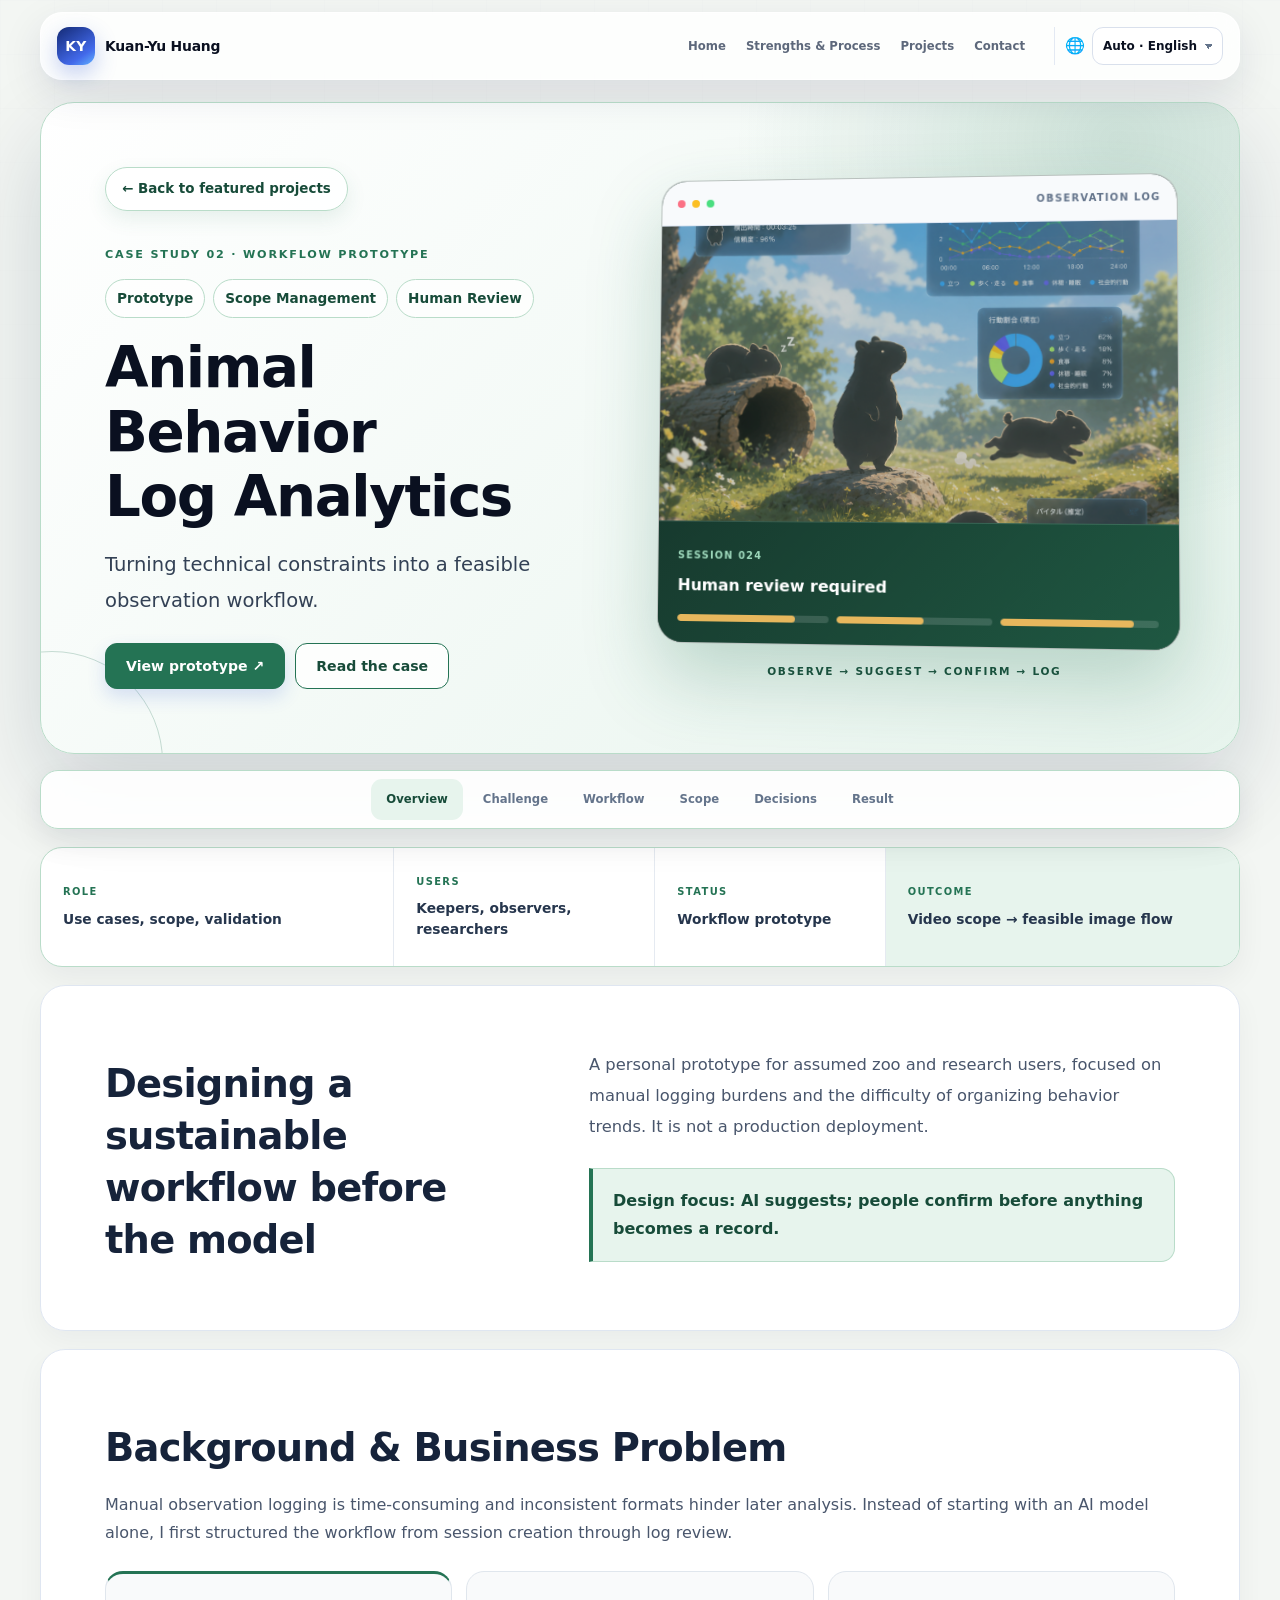
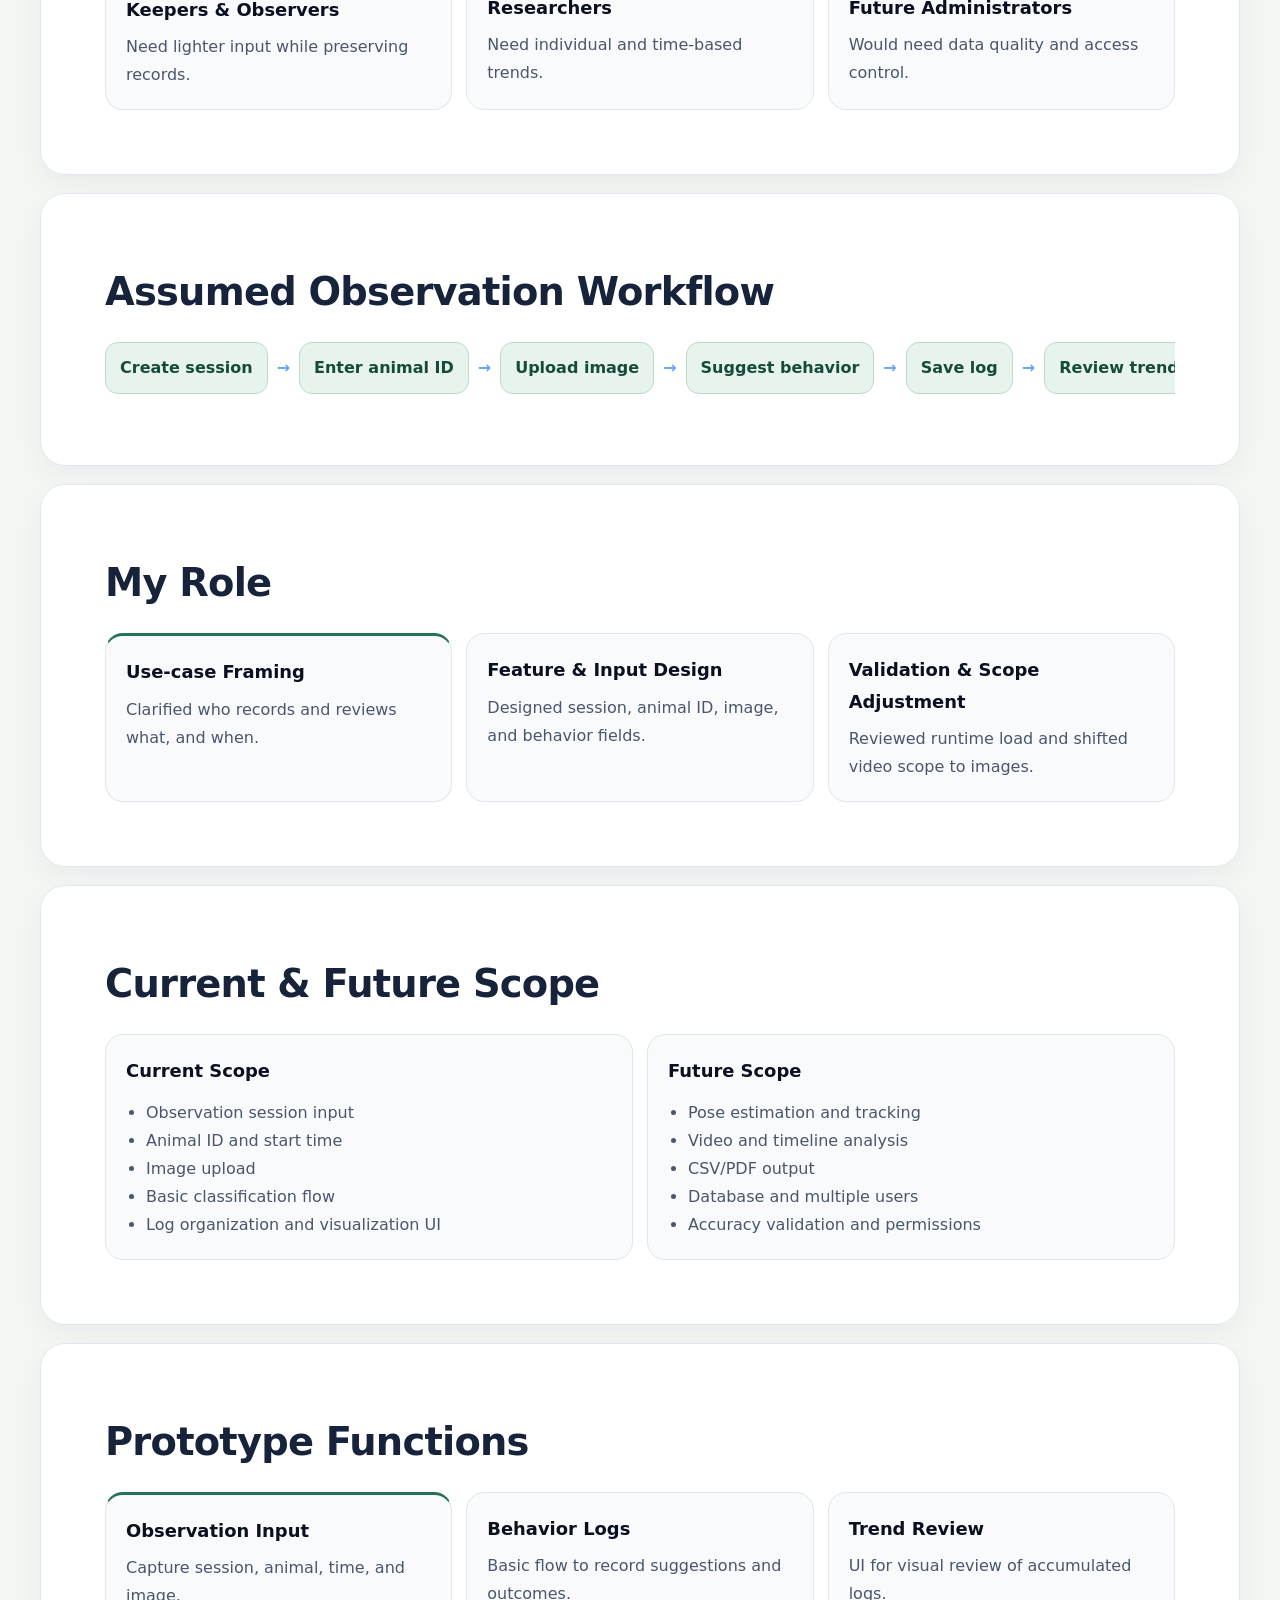
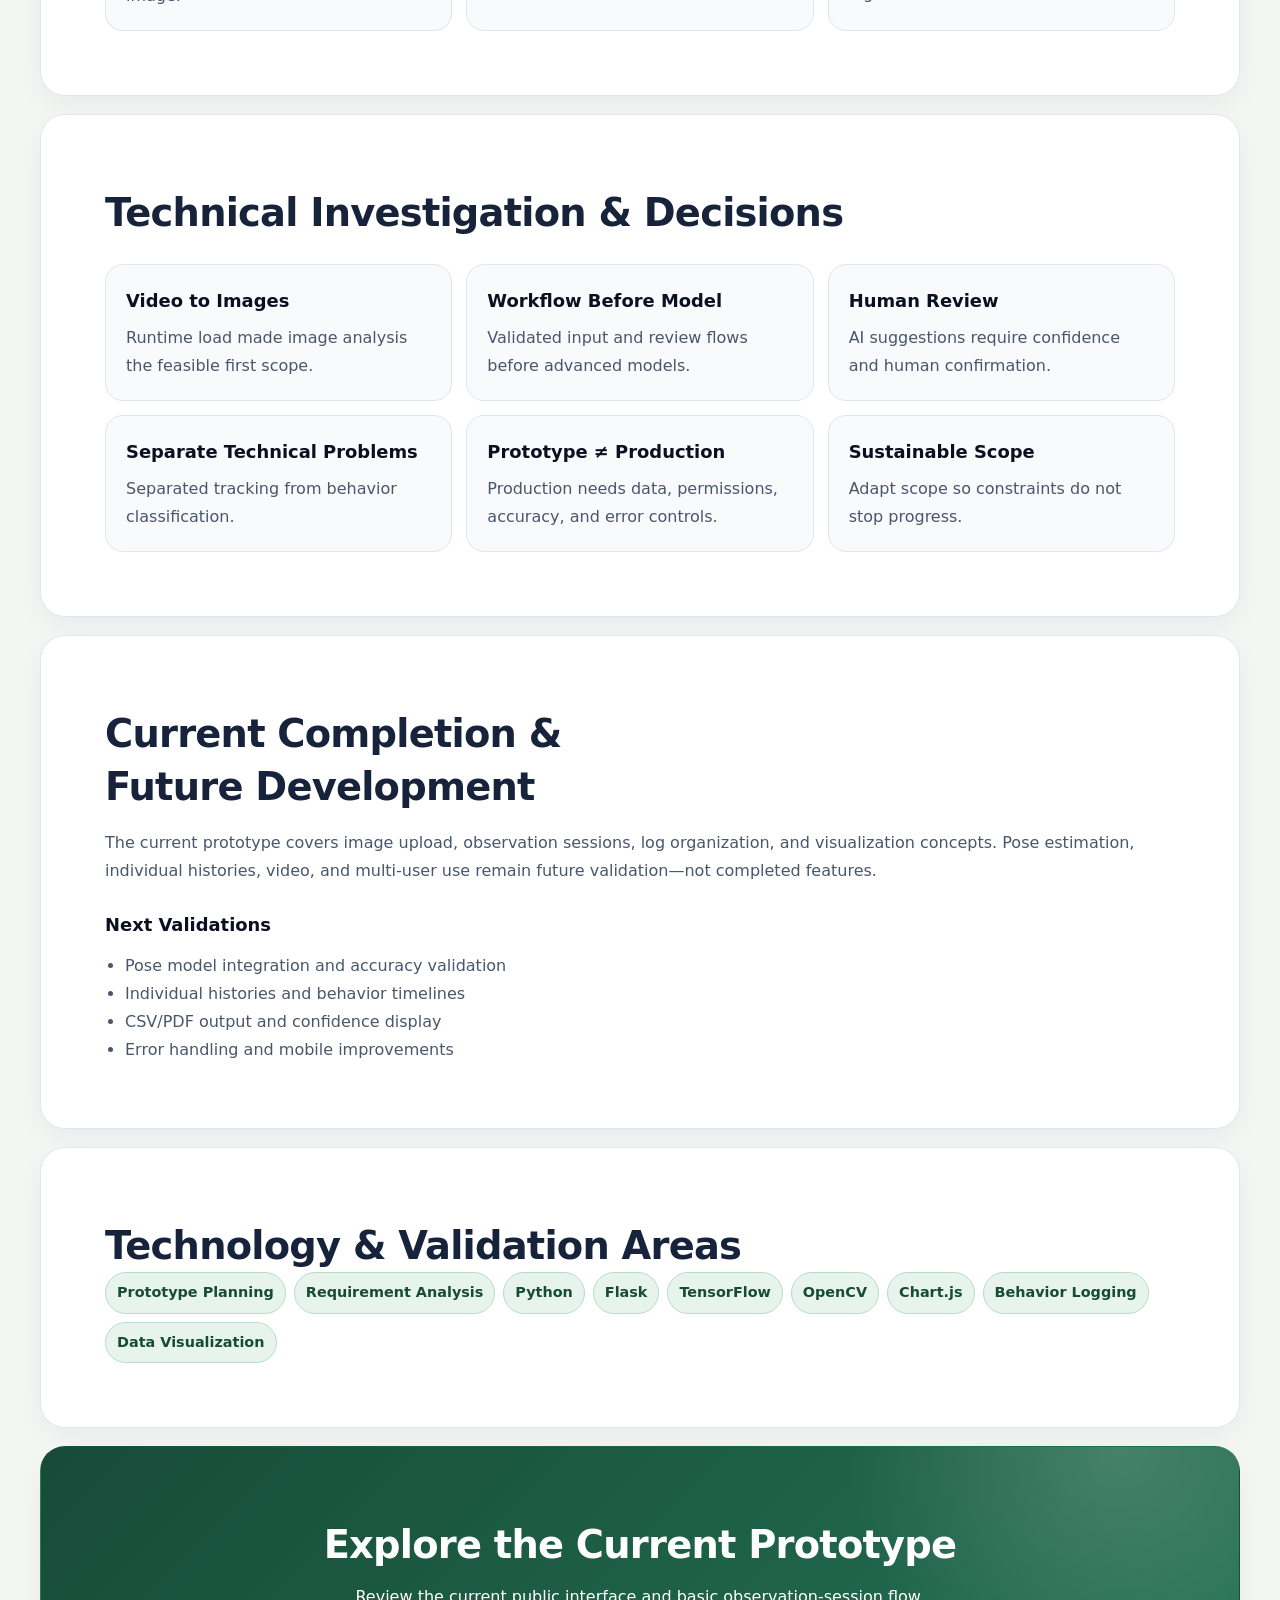
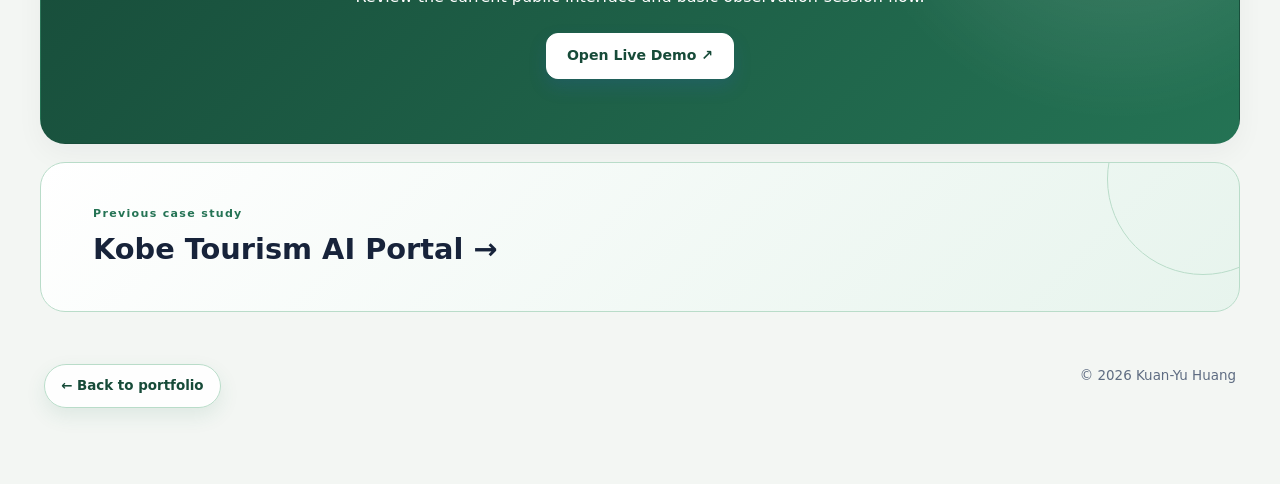
==== commit 5588ae7c: "fix: simplify portfolio copy and constrain case study grid width Use minmax(0,1fr) so wide tables an" ====
--- a/projects/animal-behavior-analytics.html
+++ b/projects/animal-behavior-analytics.html
@@ -24,14 +24,14 @@
 <main class="detail-main">
 <nav class="case-index" aria-label="Case study sections"><a href="#story" data-ja="概要" data-zh="概覽" data-en="Overview">概要</a><a href="#challenge" data-ja="課題" data-zh="挑戰" data-en="Challenge">課題</a><a href="#workflow" data-ja="フロー" data-zh="流程" data-en="Workflow">フロー</a><a href="#scope" data-ja="範囲" data-zh="範圍" data-en="Scope">範囲</a><a href="#decisions" data-ja="判断" data-zh="決策" data-en="Decisions">判断</a><a href="#result" data-ja="成果" data-zh="成果" data-en="Result">成果</a></nav>
 <section class="case-glance" aria-label="Project at a glance"><article><span>ROLE</span><strong data-ja="利用場面・範囲・技術検証" data-zh="使用情境、範圍與技術驗證" data-en="Use cases, scope, validation">利用場面・範囲・技術検証</strong></article><article><span>USERS</span><strong data-ja="飼育員・観察者・研究担当" data-zh="飼育員、觀察者與研究人員" data-en="Keepers, observers, researchers">飼育員・観察者・研究担当</strong></article><article><span>STATUS</span><strong data-ja="業務フロー検証 Prototype" data-zh="業務流程驗證原型" data-en="Workflow prototype">業務フロー検証 Prototype</strong></article><article><span>OUTCOME</span><strong data-ja="動画から画像へ実行範囲を調整" data-zh="由影片調整為可執行的圖片分析" data-en="Video scope → feasible image flow">動画から画像へ実行範囲を調整</strong></article></section>
-<section class="detail-section story-intro" id="story"><div class="story-heading"><p class="eyebrow">PROJECT OVERVIEW</p><h2 data-ja="モデルより先に、続けられる観察フローを設計" data-zh="在模型之前，先設計能持續使用的觀察流程" data-en="Designing a sustainable workflow before the model">モデルより先に、続けられる観察フローを設計</h2></div><div class="story-copy"><p data-ja="動物園や研究施設の観察担当者を想定し、手作業記録の負担と、個体別・時間帯別傾向を整理しにくい課題に着目した個人制作です。正式導入済みの製品ではありません。" data-zh="以動物園與研究機構觀察人員為假設使用者，聚焦手動紀錄負擔，以及難以整理個體與時段趨勢的問題。這是個人原型，並非正式導入產品。" data-en="A personal prototype for assumed zoo and research users, focused on manual logging burdens and the difficulty of organizing behavior trends. It is not a production deployment.">動物園や研究施設の観察担当者を想定し、手作業記録の負担と、個体別・時間帯別傾向を整理しにくい課題に着目した個人制作です。正式導入済みの製品ではありません。</p><blockquote data-ja="設計の焦点：AIの結果をそのまま採用せず、人が確認して記録へつなげること。" data-zh="設計焦點：不直接採用 AI 結果，而是由人員確認後再寫入紀錄。" data-en="Design focus: AI suggests; people confirm before anything becomes a record.">設計の焦点：AIの結果をそのまま採用せず、人が確認して記録へつなげること。</blockquote></div></section>
-<section class="detail-section" id="challenge"><p class="eyebrow">BACKGROUND & BUSINESS PROBLEM</p><h2 data-ja="背景と業務課題" data-zh="背景與業務問題" data-en="Background & Business Problem">背景と業務課題</h2><p data-ja="観察記録を手作業で続けるには時間がかかり、記録形式が揃わないと後から比較・分析しにくくなります。そこでAIモデルだけを先に作るのではなく、観察セッションからログ確認までの業務フローを先に整理しました。" data-zh="持續以人工紀錄觀察結果耗時，格式不一致也會讓後續比較分析更困難。因此不是先做 AI 模型，而是先整理從觀察場次到紀錄確認的業務流程。" data-en="Manual observation logging is time-consuming and inconsistent formats hinder later analysis. Instead of starting with an AI model alone, I first structured the workflow from session creation through log review.">観察記録を手作業で続けるには時間がかかり、記録形式が揃わないと後から比較・分析しにくくなります。そこでAIモデルだけを先に作るのではなく、観察セッションからログ確認までの業務フローを先に整理しました。</p><div class="stakeholder-grid"><article><h3 data-ja="飼育・観察担当" data-zh="飼育與觀察人員" data-en="Keepers & Observers">飼育・観察担当</h3><p data-ja="入力負担を抑えながら記録を残したい。" data-zh="希望減少輸入負擔並保留紀錄。" data-en="Need lighter input while preserving records.">入力負担を抑えながら記録を残したい。</p></article><article><h3 data-ja="研究担当" data-zh="研究人員" data-en="Researchers">研究担当</h3><p data-ja="個体・時間帯ごとの傾向を確認したい。" data-zh="希望查看個體與時段趨勢。" data-en="Need individual and time-based trends.">個体・時間帯ごとの傾向を確認したい。</p></article><article><h3 data-ja="将来の管理者" data-zh="未來管理者" data-en="Future Administrators">将来の管理者</h3><p data-ja="データ品質と権限を管理する必要がある。" data-zh="需要管理資料品質與權限。" data-en="Would need data quality and access control.">データ品質と権限を管理する必要がある。</p></article></div></section>
-<section class="detail-section workflow-section" id="workflow"><p class="eyebrow">OBSERVATION WORKFLOW</p><h2 data-ja="想定する観察フロー" data-zh="假設觀察流程" data-en="Assumed Observation Workflow">想定する観察フロー</h2><div class="flow-row"><span data-ja="セッション作成" data-zh="建立場次" data-en="Create session">セッション作成</span><b>→</b><span data-ja="個体情報入力" data-zh="輸入個體資料" data-en="Enter animal ID">個体情報入力</span><b>→</b><span data-ja="画像登録" data-zh="登錄圖片" data-en="Upload image">画像登録</span><b>→</b><span data-ja="行動候補判定" data-zh="判斷行為候選" data-en="Suggest behavior">行動候補判定</span><b>→</b><span data-ja="ログ保存" data-zh="儲存紀錄" data-en="Save log">ログ保存</span><b>→</b><span data-ja="傾向確認" data-zh="查看趨勢" data-en="Review trends">傾向確認</span></div></section>
-<section class="detail-section"><p class="eyebrow">MY ROLE</p><h2 data-ja="担当した範囲" data-zh="負責範圍" data-en="My Role">担当した範囲</h2><div class="role-grid"><article><h3 data-ja="利用シーン整理" data-zh="使用情境整理" data-en="Use-case Framing">利用シーン整理</h3><p data-ja="誰が、いつ、何を記録・確認するかを整理。" data-zh="整理誰在何時紀錄及確認哪些內容。" data-en="Clarified who records and reviews what, and when.">誰が、いつ、何を記録・確認するかを整理。</p></article><article><h3 data-ja="機能・入力設計" data-zh="功能與輸入設計" data-en="Feature & Input Design">機能・入力設計</h3><p data-ja="セッション、個体ID、画像、行動ログの項目を設計。" data-zh="設計場次、個體 ID、圖片與行為紀錄欄位。" data-en="Designed session, animal ID, image, and behavior fields.">セッション、個体ID、画像、行動ログの項目を設計。</p></article><article><h3 data-ja="技術検証・範囲調整" data-zh="技術驗證與範圍調整" data-en="Validation & Scope Adjustment">技術検証・範囲調整</h3><p data-ja="環境負荷を確認し、動画から画像分析へ調整。" data-zh="確認環境負荷，從影片分析調整為圖片分析。" data-en="Reviewed runtime load and shifted video scope to images.">環境負荷を確認し、動画から画像分析へ調整。</p></article></div></section>
-<section class="detail-section" id="scope"><p class="eyebrow">SCOPE DEFINITION</p><h2 data-ja="現在と将来の範囲" data-zh="現在與未來範圍" data-en="Current & Future Scope">現在と将来の範囲</h2><div class="scope-grid"><article><h3 data-ja="現在の範囲" data-zh="目前範圍" data-en="Current Scope">現在の範囲</h3><ul class="detail-list"><li data-ja="観察セッション入力" data-zh="觀察場次輸入" data-en="Observation session input">観察セッション入力</li><li data-ja="個体ID・開始時間" data-zh="個體 ID 與開始時間" data-en="Animal ID and start time">個体ID・開始時間</li><li data-ja="画像登録" data-zh="圖片登錄" data-en="Image upload">画像登録</li><li data-ja="行動分類の基本フロー" data-zh="基本行為分類流程" data-en="Basic classification flow">行動分類の基本フロー</li><li data-ja="ログ整理・可視化UI" data-zh="紀錄整理與視覺化 UI" data-en="Log organization and visualization UI">ログ整理・可視化UI</li></ul></article><article><h3 data-ja="将来の範囲" data-zh="未來範圍" data-en="Future Scope">将来の範囲</h3><ul class="detail-list"><li data-ja="姿勢推定モデル・個体追跡" data-zh="姿勢估計模型與個體追蹤" data-en="Pose estimation and tracking">姿勢推定モデル・個体追跡</li><li data-ja="動画・時間軸分析" data-zh="影片與時間軸分析" data-en="Video and timeline analysis">動画・時間軸分析</li><li data-ja="CSV／PDF出力" data-zh="CSV／PDF 輸出" data-en="CSV/PDF output">CSV／PDF出力</li><li data-ja="データベース・複数担当者" data-zh="資料庫與多使用者" data-en="Database and multiple users">データベース・複数担当者</li><li data-ja="精度検証・権限管理" data-zh="精度驗證與權限管理" data-en="Accuracy validation and permissions">精度検証・権限管理</li></ul></article></div></section>
-<section class="detail-section"><p class="eyebrow">PROTOTYPE FUNCTIONS</p><h2 data-ja="プロトタイプ機能" data-zh="原型功能" data-en="Prototype Functions">プロトタイプ機能</h2><div class="function-grid"><article><h3 data-ja="観察入力" data-zh="觀察輸入" data-en="Observation Input">観察入力</h3><p data-ja="セッション、個体、時間、画像をまとめて入力。" data-zh="集中輸入場次、個體、時間與圖片。" data-en="Capture session, animal, time, and image.">セッション、個体、時間、画像をまとめて入力。</p></article><article><h3 data-ja="行動ログ" data-zh="行為紀錄" data-en="Behavior Logs">行動ログ</h3><p data-ja="判定候補と観察結果を記録する基本フロー。" data-zh="紀錄判斷候選與觀察結果的基本流程。" data-en="Basic flow to record suggestions and outcomes.">判定候補と観察結果を記録する基本フロー。</p></article><article><h3 data-ja="傾向確認" data-zh="趨勢確認" data-en="Trend Review">傾向確認</h3><p data-ja="蓄積したログを視覚的に確認するUI。" data-zh="以視覺方式查看累積紀錄。" data-en="UI for visual review of accumulated logs.">蓄積したログを視覚的に確認するUI。</p></article></div></section>
-<section class="detail-section" id="decisions"><p class="eyebrow">CONSTRAINTS & DECISIONS</p><h2 data-ja="技術調査と取捨選択" data-zh="技術調查與取捨" data-en="Technical Investigation & Decisions">技術調査と取捨選択</h2><div class="decision-grid"><article><h3 data-ja="動画から画像へ" data-zh="由影片改為圖片" data-en="Video to Images">動画から画像へ</h3><p data-ja="動画解析は実行環境の負荷が高いため、画像版へ範囲を調整。" data-zh="影片分析負荷高，因此調整為圖片分析。" data-en="Runtime load made image analysis the feasible first scope.">動画解析は実行環境の負荷が高いため、画像版へ範囲を調整。</p></article><article><h3 data-ja="モデルよりフローを先に" data-zh="流程優先於模型" data-en="Workflow Before Model">モデルよりフローを先に</h3><p data-ja="高精度モデル導入前に、入力・確認・記録フローを検証。" data-zh="在導入高精度模型前先驗證輸入、確認與紀錄流程。" data-en="Validated input and review flows before advanced models.">高精度モデル導入前に、入力・確認・記録フローを検証。</p></article><article><h3 data-ja="人による確認" data-zh="人工確認" data-en="Human Review">人による確認</h3><p data-ja="AI判定は信頼度表示と担当者確認が必要と整理。" data-zh="AI 判定仍需要信賴度與人員確認。" data-en="AI suggestions require confidence and human confirmation.">AI判定は信頼度表示と担当者確認が必要と整理。</p></article><article><h3 data-ja="課題を分離" data-zh="拆分技術問題" data-en="Separate Technical Problems">課題を分離</h3><p data-ja="個体追跡と行動分類を別の技術課題として整理。" data-zh="將個體追蹤與行為分類視為不同問題。" data-en="Separated tracking from behavior classification.">個体追跡と行動分類を別の技術課題として整理。</p></article><article><h3>Prototype ≠ Production</h3><p data-ja="実運用にはDB、権限、精度、エラー処理が必要。" data-zh="正式運用仍需資料庫、權限、精度與錯誤處理。" data-en="Production needs data, permissions, accuracy, and error controls.">実運用にはDB、権限、精度、エラー処理が必要。</p></article><article><h3 data-ja="継続可能な範囲" data-zh="可持續範圍" data-en="Sustainable Scope">継続可能な範囲</h3><p data-ja="制約を計画へ反映し、プロジェクト停止を避ける。" data-zh="將限制反映到計畫，避免專案停擺。" data-en="Adapt scope so constraints do not stop progress.">制約を計画へ反映し、プロジェクト停止を避ける。</p></article></div></section>
-<section class="detail-section" id="result"><p class="eyebrow">CURRENT STATUS & FUTURE</p><h2 data-ja="現在の完成範囲と今後" data-zh="目前完成範圍與後續" data-en="Current Completion & Future Development">現在の完成範囲と今後</h2><p data-ja="現在は、観察画像の登録、観察セッション管理、行動ログ整理・可視化を想定したプロトタイプです。姿勢推定モデル、個体別履歴、動画解析、複数担当者利用は今後の検証範囲であり、完成済みとはしていません。" data-zh="目前為觀察圖片登錄、場次管理、行為紀錄整理與視覺化的原型。姿勢估計、個體履歷、影片分析及多使用者仍是未來驗證範圍，尚未完成。" data-en="The current prototype covers image upload, observation sessions, log organization, and visualization concepts. Pose estimation, individual histories, video, and multi-user use remain future validation—not completed features.">現在は、観察画像の登録、観察セッション管理、行動ログ整理・可視化を想定したプロトタイプです。姿勢推定モデル、個体別履歴、動画解析、複数担当者利用は今後の検証範囲であり、完成済みとはしていません。</p><h3 data-ja="次に検証したいこと" data-zh="下一步驗證" data-en="Next Validations">次に検証したいこと</h3><ul class="detail-list"><li data-ja="実際の姿勢推定モデルとの連携と精度検証" data-zh="串接姿勢估計模型與精度驗證" data-en="Pose model integration and accuracy validation">実際の姿勢推定モデルとの連携と精度検証</li><li data-ja="個体別履歴と行動時間軸" data-zh="個體履歷與行為時間軸" data-en="Individual histories and behavior timelines">個体別履歴と行動時間軸</li><li data-ja="CSV／PDF出力と信頼度表示" data-zh="CSV／PDF 輸出與信賴度顯示" data-en="CSV/PDF output and confidence display">CSV／PDF出力と信頼度表示</li><li data-ja="エラー処理とスマートフォン表示" data-zh="錯誤處理與手機顯示" data-en="Error handling and mobile improvements">エラー処理とスマートフォン表示</li></ul></section>
-<section class="detail-section"><p class="eyebrow">TECHNOLOGY</p><h2 data-ja="技術理解と検証対象" data-zh="技術理解與驗證對象" data-en="Technology & Validation Areas">技術理解と検証対象</h2><div class="tag-list"><span>Prototype Planning</span><span>Requirement Analysis</span><span>Python</span><span>Flask</span><span>TensorFlow</span><span>OpenCV</span><span>Chart.js</span><span>Behavior Logging</span><span>Data Visualization</span></div></section>
-<section class="detail-section detail-cta"><p class="eyebrow">LIVE DEMO</p><h2 data-ja="現在のプロトタイプを見る" data-zh="查看目前原型" data-en="Explore the Current Prototype">現在のプロトタイプを見る</h2><p data-ja="現在公開している画面と観察セッションの基本フローを確認できます。" data-zh="可查看目前公開畫面與觀察場次的基本流程。" data-en="Review the current public interface and basic observation-session flow.">現在公開している画面と観察セッションの基本フローを確認できます。</p><a class="button" href="https://animal-behavior-analytics-2026.web.app/" target="_blank" rel="noopener noreferrer">Open Live Demo ↗</a></section>
+<section class="detail-section story-intro" id="story"><div class="story-heading"><h2 data-ja="モデルより先に、続けられる観察フローを設計" data-zh="在模型之前，先設計能持續使用的觀察流程" data-en="Designing a sustainable workflow before the model">モデルより先に、続けられる観察フローを設計</h2></div><div class="story-copy"><p data-ja="動物園や研究施設の観察担当者を想定し、手作業記録の負担と、個体別・時間帯別傾向を整理しにくい課題に着目した個人制作です。正式導入済みの製品ではありません。" data-zh="以動物園與研究機構觀察人員為假設使用者，聚焦手動紀錄負擔，以及難以整理個體與時段趨勢的問題。這是個人原型，並非正式導入產品。" data-en="A personal prototype for assumed zoo and research users, focused on manual logging burdens and the difficulty of organizing behavior trends. It is not a production deployment.">動物園や研究施設の観察担当者を想定し、手作業記録の負担と、個体別・時間帯別傾向を整理しにくい課題に着目した個人制作です。正式導入済みの製品ではありません。</p><blockquote data-ja="設計の焦点：AIの結果をそのまま採用せず、人が確認して記録へつなげること。" data-zh="設計焦點：不直接採用 AI 結果，而是由人員確認後再寫入紀錄。" data-en="Design focus: AI suggests; people confirm before anything becomes a record.">設計の焦点：AIの結果をそのまま採用せず、人が確認して記録へつなげること。</blockquote></div></section>
+<section class="detail-section" id="challenge"><h2 data-ja="背景と業務課題" data-zh="背景與業務問題" data-en="Background & Business Problem">背景と業務課題</h2><p data-ja="観察記録を手作業で続けるには時間がかかり、記録形式が揃わないと後から比較・分析しにくくなります。そこでAIモデルだけを先に作るのではなく、観察セッションからログ確認までの業務フローを先に整理しました。" data-zh="持續以人工紀錄觀察結果耗時，格式不一致也會讓後續比較分析更困難。因此不是先做 AI 模型，而是先整理從觀察場次到紀錄確認的業務流程。" data-en="Manual observation logging is time-consuming and inconsistent formats hinder later analysis. Instead of starting with an AI model alone, I first structured the workflow from session creation through log review.">観察記録を手作業で続けるには時間がかかり、記録形式が揃わないと後から比較・分析しにくくなります。そこでAIモデルだけを先に作るのではなく、観察セッションからログ確認までの業務フローを先に整理しました。</p><div class="stakeholder-grid"><article><h3 data-ja="飼育・観察担当" data-zh="飼育與觀察人員" data-en="Keepers & Observers">飼育・観察担当</h3><p data-ja="入力負担を抑えながら記録を残したい。" data-zh="希望減少輸入負擔並保留紀錄。" data-en="Need lighter input while preserving records.">入力負担を抑えながら記録を残したい。</p></article><article><h3 data-ja="研究担当" data-zh="研究人員" data-en="Researchers">研究担当</h3><p data-ja="個体・時間帯ごとの傾向を確認したい。" data-zh="希望查看個體與時段趨勢。" data-en="Need individual and time-based trends.">個体・時間帯ごとの傾向を確認したい。</p></article><article><h3 data-ja="将来の管理者" data-zh="未來管理者" data-en="Future Administrators">将来の管理者</h3><p data-ja="データ品質と権限を管理する必要がある。" data-zh="需要管理資料品質與權限。" data-en="Would need data quality and access control.">データ品質と権限を管理する必要がある。</p></article></div></section>
+<section class="detail-section workflow-section" id="workflow"><h2 data-ja="想定する観察フロー" data-zh="假設觀察流程" data-en="Assumed Observation Workflow">想定する観察フロー</h2><div class="flow-row"><span data-ja="セッション作成" data-zh="建立場次" data-en="Create session">セッション作成</span><b>→</b><span data-ja="個体情報入力" data-zh="輸入個體資料" data-en="Enter animal ID">個体情報入力</span><b>→</b><span data-ja="画像登録" data-zh="登錄圖片" data-en="Upload image">画像登録</span><b>→</b><span data-ja="行動候補判定" data-zh="判斷行為候選" data-en="Suggest behavior">行動候補判定</span><b>→</b><span data-ja="ログ保存" data-zh="儲存紀錄" data-en="Save log">ログ保存</span><b>→</b><span data-ja="傾向確認" data-zh="查看趨勢" data-en="Review trends">傾向確認</span></div></section>
+<section class="detail-section"><h2 data-ja="担当した範囲" data-zh="負責範圍" data-en="My Role">担当した範囲</h2><div class="role-grid"><article><h3 data-ja="利用シーン整理" data-zh="使用情境整理" data-en="Use-case Framing">利用シーン整理</h3><p data-ja="誰が、いつ、何を記録・確認するかを整理。" data-zh="整理誰在何時紀錄及確認哪些內容。" data-en="Clarified who records and reviews what, and when.">誰が、いつ、何を記録・確認するかを整理。</p></article><article><h3 data-ja="機能・入力設計" data-zh="功能與輸入設計" data-en="Feature & Input Design">機能・入力設計</h3><p data-ja="セッション、個体ID、画像、行動ログの項目を設計。" data-zh="設計場次、個體 ID、圖片與行為紀錄欄位。" data-en="Designed session, animal ID, image, and behavior fields.">セッション、個体ID、画像、行動ログの項目を設計。</p></article><article><h3 data-ja="技術検証・範囲調整" data-zh="技術驗證與範圍調整" data-en="Validation & Scope Adjustment">技術検証・範囲調整</h3><p data-ja="環境負荷を確認し、動画から画像分析へ調整。" data-zh="確認環境負荷，從影片分析調整為圖片分析。" data-en="Reviewed runtime load and shifted video scope to images.">環境負荷を確認し、動画から画像分析へ調整。</p></article></div></section>
+<section class="detail-section" id="scope"><h2 data-ja="現在と将来の範囲" data-zh="現在與未來範圍" data-en="Current & Future Scope">現在と将来の範囲</h2><div class="scope-grid"><article><h3 data-ja="現在の範囲" data-zh="目前範圍" data-en="Current Scope">現在の範囲</h3><ul class="detail-list"><li data-ja="観察セッション入力" data-zh="觀察場次輸入" data-en="Observation session input">観察セッション入力</li><li data-ja="個体ID・開始時間" data-zh="個體 ID 與開始時間" data-en="Animal ID and start time">個体ID・開始時間</li><li data-ja="画像登録" data-zh="圖片登錄" data-en="Image upload">画像登録</li><li data-ja="行動分類の基本フロー" data-zh="基本行為分類流程" data-en="Basic classification flow">行動分類の基本フロー</li><li data-ja="ログ整理・可視化UI" data-zh="紀錄整理與視覺化 UI" data-en="Log organization and visualization UI">ログ整理・可視化UI</li></ul></article><article><h3 data-ja="将来の範囲" data-zh="未來範圍" data-en="Future Scope">将来の範囲</h3><ul class="detail-list"><li data-ja="姿勢推定モデル・個体追跡" data-zh="姿勢估計模型與個體追蹤" data-en="Pose estimation and tracking">姿勢推定モデル・個体追跡</li><li data-ja="動画・時間軸分析" data-zh="影片與時間軸分析" data-en="Video and timeline analysis">動画・時間軸分析</li><li data-ja="CSV／PDF出力" data-zh="CSV／PDF 輸出" data-en="CSV/PDF output">CSV／PDF出力</li><li data-ja="データベース・複数担当者" data-zh="資料庫與多使用者" data-en="Database and multiple users">データベース・複数担当者</li><li data-ja="精度検証・権限管理" data-zh="精度驗證與權限管理" data-en="Accuracy validation and permissions">精度検証・権限管理</li></ul></article></div></section>
+<section class="detail-section"><h2 data-ja="プロトタイプ機能" data-zh="原型功能" data-en="Prototype Functions">プロトタイプ機能</h2><div class="function-grid"><article><h3 data-ja="観察入力" data-zh="觀察輸入" data-en="Observation Input">観察入力</h3><p data-ja="セッション、個体、時間、画像をまとめて入力。" data-zh="集中輸入場次、個體、時間與圖片。" data-en="Capture session, animal, time, and image.">セッション、個体、時間、画像をまとめて入力。</p></article><article><h3 data-ja="行動ログ" data-zh="行為紀錄" data-en="Behavior Logs">行動ログ</h3><p data-ja="判定候補と観察結果を記録する基本フロー。" data-zh="紀錄判斷候選與觀察結果的基本流程。" data-en="Basic flow to record suggestions and outcomes.">判定候補と観察結果を記録する基本フロー。</p></article><article><h3 data-ja="傾向確認" data-zh="趨勢確認" data-en="Trend Review">傾向確認</h3><p data-ja="蓄積したログを視覚的に確認するUI。" data-zh="以視覺方式查看累積紀錄。" data-en="UI for visual review of accumulated logs.">蓄積したログを視覚的に確認するUI。</p></article></div></section>
+<section class="detail-section" id="decisions"><h2 data-ja="技術調査と取捨選択" data-zh="技術調查與取捨" data-en="Technical Investigation & Decisions">技術調査と取捨選択</h2><div class="decision-grid"><article><h3 data-ja="動画から画像へ" data-zh="由影片改為圖片" data-en="Video to Images">動画から画像へ</h3><p data-ja="動画解析は実行環境の負荷が高いため、画像版へ範囲を調整。" data-zh="影片分析負荷高，因此調整為圖片分析。" data-en="Runtime load made image analysis the feasible first scope.">動画解析は実行環境の負荷が高いため、画像版へ範囲を調整。</p></article><article><h3 data-ja="モデルよりフローを先に" data-zh="流程優先於模型" data-en="Workflow Before Model">モデルよりフローを先に</h3><p data-ja="高精度モデル導入前に、入力・確認・記録フローを検証。" data-zh="在導入高精度模型前先驗證輸入、確認與紀錄流程。" data-en="Validated input and review flows before advanced models.">高精度モデル導入前に、入力・確認・記録フローを検証。</p></article><article><h3 data-ja="人による確認" data-zh="人工確認" data-en="Human Review">人による確認</h3><p data-ja="AI判定は信頼度表示と担当者確認が必要と整理。" data-zh="AI 判定仍需要信賴度與人員確認。" data-en="AI suggestions require confidence and human confirmation.">AI判定は信頼度表示と担当者確認が必要と整理。</p></article><article><h3 data-ja="課題を分離" data-zh="拆分技術問題" data-en="Separate Technical Problems">課題を分離</h3><p data-ja="個体追跡と行動分類を別の技術課題として整理。" data-zh="將個體追蹤與行為分類視為不同問題。" data-en="Separated tracking from behavior classification.">個体追跡と行動分類を別の技術課題として整理。</p></article><article><h3>Prototype ≠ Production</h3><p data-ja="実運用にはDB、権限、精度、エラー処理が必要。" data-zh="正式運用仍需資料庫、權限、精度與錯誤處理。" data-en="Production needs data, permissions, accuracy, and error controls.">実運用にはDB、権限、精度、エラー処理が必要。</p></article><article><h3 data-ja="継続可能な範囲" data-zh="可持續範圍" data-en="Sustainable Scope">継続可能な範囲</h3><p data-ja="制約を計画へ反映し、プロジェクト停止を避ける。" data-zh="將限制反映到計畫，避免專案停擺。" data-en="Adapt scope so constraints do not stop progress.">制約を計画へ反映し、プロジェクト停止を避ける。</p></article></div></section>
+<section class="detail-section" id="result"><h2 data-ja="現在の完成範囲と今後" data-zh="目前完成範圍與後續" data-en="Current Completion & Future Development">現在の完成範囲と今後</h2><p data-ja="現在は、観察画像の登録、観察セッション管理、行動ログ整理・可視化を想定したプロトタイプです。姿勢推定モデル、個体別履歴、動画解析、複数担当者利用は今後の検証範囲であり、完成済みとはしていません。" data-zh="目前為觀察圖片登錄、場次管理、行為紀錄整理與視覺化的原型。姿勢估計、個體履歷、影片分析及多使用者仍是未來驗證範圍，尚未完成。" data-en="The current prototype covers image upload, observation sessions, log organization, and visualization concepts. Pose estimation, individual histories, video, and multi-user use remain future validation—not completed features.">現在は、観察画像の登録、観察セッション管理、行動ログ整理・可視化を想定したプロトタイプです。姿勢推定モデル、個体別履歴、動画解析、複数担当者利用は今後の検証範囲であり、完成済みとはしていません。</p><h3 data-ja="次に検証したいこと" data-zh="下一步驗證" data-en="Next Validations">次に検証したいこと</h3><ul class="detail-list"><li data-ja="実際の姿勢推定モデルとの連携と精度検証" data-zh="串接姿勢估計模型與精度驗證" data-en="Pose model integration and accuracy validation">実際の姿勢推定モデルとの連携と精度検証</li><li data-ja="個体別履歴と行動時間軸" data-zh="個體履歷與行為時間軸" data-en="Individual histories and behavior timelines">個体別履歴と行動時間軸</li><li data-ja="CSV／PDF出力と信頼度表示" data-zh="CSV／PDF 輸出與信賴度顯示" data-en="CSV/PDF output and confidence display">CSV／PDF出力と信頼度表示</li><li data-ja="エラー処理とスマートフォン表示" data-zh="錯誤處理與手機顯示" data-en="Error handling and mobile improvements">エラー処理とスマートフォン表示</li></ul></section>
+<section class="detail-section"><h2 data-ja="技術理解と検証対象" data-zh="技術理解與驗證對象" data-en="Technology & Validation Areas">技術理解と検証対象</h2><div class="tag-list"><span>Prototype Planning</span><span>Requirement Analysis</span><span>Python</span><span>Flask</span><span>TensorFlow</span><span>OpenCV</span><span>Chart.js</span><span>Behavior Logging</span><span>Data Visualization</span></div></section>
+<section class="detail-section detail-cta"><h2 data-ja="現在のプロトタイプを見る" data-zh="查看目前原型" data-en="Explore the Current Prototype">現在のプロトタイプを見る</h2><p data-ja="現在公開している画面と観察セッションの基本フローを確認できます。" data-zh="可查看目前公開畫面與觀察場次的基本流程。" data-en="Review the current public interface and basic observation-session flow.">現在公開している画面と観察セッションの基本フローを確認できます。</p><a class="button" href="https://animal-behavior-analytics-2026.web.app/" target="_blank" rel="noopener noreferrer">Open Live Demo ↗</a></section>
 <a class="next-case" href="kobe-tourism-portal.html"><span data-ja="前のケーススタディ" data-zh="上一個案例" data-en="Previous case study">前のケーススタディ</span><strong data-ja="神戸観光 AI ポータル →" data-zh="神戶觀光 AI 入口網站 →" data-en="Kobe Tourism AI Portal →">神戸観光 AI ポータル →</strong></a></main><footer class="site-footer"><a href="../index.html#projects" data-ja="← ポートフォリオへ戻る" data-zh="← 返回作品集" data-en="← Back to portfolio">← ポートフォリオへ戻る</a><span>© 2026 Kuan-Yu Huang</span></footer><button id="back-to-top" class="back-to-top" type="button" aria-label="ページ上部へ戻る" aria-hidden="true" tabindex="-1"><span aria-hidden="true">↑</span></button></body></html>
--- a/style.css
+++ b/style.css
@@ -22,7 +22,7 @@
 a { color: inherit; }
 button, select { font: inherit; }
 .visually-hidden { position: absolute; width: 1px; height: 1px; padding: 0; margin: -1px; overflow: hidden; clip: rect(0,0,0,0); white-space: nowrap; border: 0; }
-.eyebrow { margin: 0; color: var(--blue); font-size: 0.78rem; line-height: 1.3; font-weight: 800; letter-spacing: .14em; }
+.eyebrow { margin: 0; color: var(--blue); font-size: 1rem; line-height: 1.3; font-weight: 800; letter-spacing: .1em; }
 .button { display: inline-flex; min-height: 46px; align-items: center; justify-content: center; padding: 11px 20px; border: 1px solid var(--blue); border-radius: 999px; background: var(--blue); color: #fff; font-size: .88rem; font-weight: 800; line-height: 1.2; text-decoration: none; transition: transform .2s ease, background .2s ease, box-shadow .2s ease; }
 .button:hover { transform: translateY(-2px); background: var(--blue-dark); box-shadow: 0 10px 24px rgba(37,99,235,.24); }
 .button.secondary { background: #fff; color: var(--blue); }
@@ -56,9 +56,9 @@
 .hero-actions { margin-top: 30px; display: flex; flex-wrap: wrap; align-items: center; gap: 10px; }
 .hero-focus { padding: 28px; border: 1px solid rgba(191,219,254,.9); border-radius: 26px; background: rgba(255,255,255,.7); box-shadow: 0 18px 42px rgba(37,99,235,.12); }
 .hero-focus::before { content:none; display:none; }
-.focus-label { margin: 0 0 14px; color: var(--blue); font-size: .72rem; font-weight: 900; letter-spacing: .14em; }
+.focus-label { margin: 0 0 14px; color: var(--blue); font-size: 1rem; font-weight: 900; letter-spacing: .1em; }
 .focus-path { display: flex; flex-wrap: wrap; align-items: center; gap: 7px; }
-.focus-path span { padding: 6px 9px; border: 1px solid var(--blue-border); border-radius: 999px; background: var(--blue-soft); color: var(--blue-dark); font-size: .72rem; font-weight: 800; }
+.focus-path span { padding: 6px 9px; border: 1px solid var(--blue-border); border-radius: 999px; background: var(--blue-soft); color: var(--blue-dark); font-size: .9rem; font-weight: 800; }
 .focus-path b { color: #93c5fd; }
 .hero-focus > p:last-child { margin: 18px 0 0; color: var(--text); font-weight: 700; }
 
@@ -70,12 +70,12 @@
 .strength-grid { margin-top: 30px; display: grid; grid-template-columns: repeat(2,minmax(0,1fr)); gap: 20px; }
 .strength-card { padding: 26px; border: 1px solid var(--border); border-radius: var(--radius-md); background: rgba(248,250,252,.85); transition: transform .25s ease,box-shadow .25s ease,border-color .25s ease; }
 .strength-card:hover { transform: translateY(-4px); border-color: var(--blue-border); box-shadow: 0 15px 34px rgba(37,99,235,.1); }
-.card-number { color: var(--blue); font-size: .76rem; font-weight: 900; }
+.card-number { color: var(--blue); font-size: .9rem; font-weight: 900; }
 .strength-card h3 { margin: 10px 0 0; font-size: 1.25rem; }
 .strength-card p { margin: 10px 0 0; color: var(--text); }
 .mini-tags,.tag-list,.qualification-list { display: flex; flex-wrap: wrap; gap: 8px; }
 .mini-tags { margin-top: 18px; }
-.mini-tags span,.tag-list span,.qualification-list span { padding: 7px 11px; border: 1px solid var(--blue-border); border-radius: 999px; background: var(--blue-soft); color: var(--blue-dark); font-size: .72rem; font-weight: 800; }
+.mini-tags span,.tag-list span,.qualification-list span { padding: 7px 11px; border: 1px solid var(--blue-border); border-radius: 999px; background: var(--blue-soft); color: var(--blue-dark); font-size: .9rem; font-weight: 800; }
 
 .projects-section { background: linear-gradient(135deg,#eff6ff,#dbeafe); border-color: var(--blue-border); }
 .featured-project-card { margin-top: 34px; padding: 18px; display: grid; grid-template-columns: minmax(0,.82fr) minmax(0,1fr); align-items: stretch; gap: clamp(22px,4vw,42px); border: 1px solid rgba(191,219,254,.9); border-radius: 28px; background: rgba(255,255,255,.8); box-shadow: 0 18px 44px rgba(30,64,175,.1); }
@@ -90,13 +90,13 @@
 .preview-modules { position:relative; z-index:1; display:grid; gap:10px; }
 .preview-modules span { padding:10px 13px; border:1px solid rgba(255,255,255,.3); border-radius:12px; background:rgba(255,255,255,.12); font-size:.8rem; font-weight:800; }
 .project-content { padding: clamp(10px,2vw,22px) clamp(4px,2vw,16px); }
-.project-meta-line { display:flex; justify-content:space-between; color:var(--blue); font-size:.74rem; font-weight:900; letter-spacing:.1em; text-transform:uppercase; }
+.project-meta-line { display:flex; justify-content:space-between; color:var(--blue); font-size:.85rem; font-weight:900; letter-spacing:.1em; text-transform:uppercase; }
 .project-content h3 { margin:12px 0 0; font-size:clamp(1.55rem,3vw,2.25rem); line-height:1.35; }
 .project-position { margin:10px 0 0; color:var(--blue-dark); font-weight:800; }
 .pm-facts { margin:20px 0; display:grid; grid-template-columns:repeat(2,minmax(0,1fr)); gap:10px; }
 .pm-facts div { padding:12px 14px; border:1px solid var(--border); border-radius:14px; background:var(--surface-soft); }
-.pm-facts dt { color:var(--blue); font-size:.68rem; font-weight:900; letter-spacing:.08em; text-transform:uppercase; }
-.pm-facts dd { margin:4px 0 0; color:var(--text); font-size:.82rem; font-weight:700; }
+.pm-facts dt { color:var(--blue); font-size:.85rem; font-weight:900; letter-spacing:.05em; text-transform:uppercase; }
+.pm-facts dd { margin:4px 0 0; color:var(--text); font-size:1rem; font-weight:700; }
 .project-content > p:not(.project-position) { color:var(--text); }
 .project-content .tag-list { margin-top:18px; }
 .project-actions { margin-top:24px; display:flex; flex-wrap:wrap; gap:10px; }
@@ -104,7 +104,7 @@
 .process-list { margin:32px 0 0; padding:0; display:grid; grid-template-columns:repeat(5,minmax(0,1fr)); gap:12px; list-style:none; counter-reset:process; }
 .process-list li { min-height:215px; padding:22px 18px; border:1px solid var(--border); border-radius:19px; background:var(--surface-soft); position:relative; }
 .process-list li:not(:last-child)::after { content:"→"; position:absolute; top:30px; right:-12px; z-index:2; color:#60a5fa; font-weight:900; }
-.process-list span { color:var(--blue); font-size:.75rem; font-weight:900; }
+.process-list span { color:var(--blue); font-size:.85rem; font-weight:900; }
 .process-list h3 { margin:10px 0 0; font-size:1.05rem; line-height:1.45; }
 .process-list p { margin:9px 0 0; color:var(--muted); font-size:.86rem; }
 .skill-grid { margin-top:30px; display:grid; grid-template-columns:repeat(2,minmax(0,1fr)); gap:18px; }
@@ -112,15 +112,18 @@
 .skill-grid h3 { margin:0 0 16px; }
 .background-triad { margin-top:30px; padding:22px; display:grid; grid-template-columns:1fr auto 1fr auto 1fr; align-items:center; gap:16px; border:1px solid var(--blue-border); border-radius:var(--radius-md); background:var(--blue-soft); text-align:center; }
 .background-triad > div { padding:16px; }
-.background-triad span { color:var(--blue); font-size:.72rem; font-weight:900; }
+.background-triad span { color:var(--blue); font-size:.85rem; font-weight:900; }
 .background-triad h3 { margin:5px 0 0; }
 .background-triad p { margin:6px 0 0; color:var(--text); }
 .background-triad > b { color:#60a5fa; font-size:1.8rem; }
 .career-list { margin-top:28px; display:grid; gap:14px; }
-.career-list article { padding:22px 24px; display:grid; grid-template-columns:150px 1fr; gap:24px; border:1px solid var(--border); border-radius:18px; background:var(--surface-soft); }
-.career-list time { color:var(--blue); font-size:.82rem; font-weight:900; }
+.career-list article { padding:22px 24px; display:grid; grid-template-columns:185px 1fr; gap:24px; border:1px solid var(--border); border-radius:18px; background:var(--surface-soft); }
+.career-list time { color:var(--blue); font-size:.95rem; font-weight:900; }
 .career-list h3 { margin:0; font-size:1.12rem; }
 .career-list p { margin:7px 0 0; color:var(--muted); }
+.career-list p.career-position, .experience-section .career-list p.career-position { margin:4px 0 12px; color:#111a2d; font-weight:700; font-size:1.02rem; }
+.career-list p.career-position::before { content:"- "; }
+.career-list h3 .title-tag { display:inline-block; margin-left:8px; padding:3px 10px; border:1px solid var(--blue-border); border-radius:999px; background:var(--blue-soft); color:var(--blue-dark); font-size:0.72rem; font-weight:800; vertical-align:middle; line-height:1.2; transform:translateY(-2px); }
 .compact-section { padding-block:38px; }
 .qualification-list { margin-top:22px; }
 .qualification-list span { padding:9px 14px; background:#fff; }
@@ -130,7 +133,7 @@
 .contact-links { display:grid; gap:10px; }
 .contact-links a { padding:16px 18px; display:flex; flex-direction:column; border:1px solid var(--border); border-radius:16px; background:#fff; text-decoration:none; transition:transform .2s,border-color .2s; }
 .contact-links a:hover { transform:translateX(4px); border-color:var(--blue-border); }
-.contact-links span { color:var(--blue); font-size:.72rem; font-weight:900; letter-spacing:.08em; }
+.contact-links span { color:var(--blue); font-size:.85rem; font-weight:900; letter-spacing:.08em; }
 .contact-links strong { overflow-wrap:anywhere; }
 .site-footer { margin-top:22px; margin-bottom:34px; padding:22px; display:flex; justify-content:space-between; gap:20px; color:var(--muted); font-size:.84rem; }
 .site-footer p { margin:0; }
@@ -140,7 +143,7 @@
 .detail-hero { margin-top:22px; padding:clamp(38px,6vw,72px); border:1px solid var(--blue-border); border-radius:var(--radius-lg); background:linear-gradient(135deg,#fff,#eff6ff); box-shadow:var(--shadow-strong); }
 .detail-hero .breadcrumb { color:var(--blue); font-size:.82rem; font-weight:800; text-decoration:none; }
 .detail-badges { margin-top:24px; display:flex; flex-wrap:wrap; gap:8px; }
-.detail-badges span { padding:7px 11px; border:1px solid var(--blue-border); border-radius:999px; background:#fff; color:var(--blue); font-size:.74rem; font-weight:800; }
+.detail-badges span { padding:7px 11px; border:1px solid var(--blue-border); border-radius:999px; background:#fff; color:var(--blue); font-size:.85rem; font-weight:800; }
 .detail-hero h1 { max-width:900px; margin:15px 0 0; font-size:clamp(2.3rem,6vw,4.5rem); line-height:1.15; letter-spacing:-.035em; }
 .detail-hero .detail-lead { max-width:850px; margin:18px 0 0; color:var(--text); font-size:clamp(1rem,1.8vw,1.16rem); }
 .detail-main { margin-top:22px; display:grid; gap:22px; }
@@ -160,7 +163,7 @@
 .phase-list { margin-top:24px; padding-left:28px; border-left:2px solid var(--blue-border); display:grid; gap:16px; }
 .phase { padding:20px; border:1px solid var(--border); border-radius:18px; background:var(--surface-soft); position:relative; }
 .phase::before { content:""; position:absolute; left:-37px; top:26px; width:14px; height:14px; border:3px solid #fff; border-radius:50%; background:var(--blue); box-shadow:0 0 0 4px #dbeafe; }
-.phase .phase-label { color:var(--blue); font-size:.75rem; font-weight:900; letter-spacing:.1em; }
+.phase .phase-label { color:var(--blue); font-size:.85rem; font-weight:900; letter-spacing:.1em; }
 .phase h3 { margin:6px 0 0; }
 .phase ul,.detail-list { margin:12px 0 0; padding-left:20px; color:var(--text); }
 .flow-row { margin-top:24px; display:flex; flex-wrap:wrap; align-items:center; gap:9px; }
@@ -350,12 +353,12 @@
 .experience-section .background-triad { display: none; }
 .experience-section .career-list { margin-top: 20px; padding-left: 34px; grid-template-columns: 1fr; gap: 0; position: relative; }
 .experience-section .career-list::before { content:""; position:absolute; left:7px; top:8px; bottom:18px; width:1px; background:linear-gradient(180deg,var(--blue-border),#dbeafe); }
-.experience-section .career-list article { min-height: 104px; padding: 15px 0 19px; grid-template-columns: 112px 1fr; gap: 18px; border: 0; border-bottom: 1px solid var(--border); border-radius: 0; background: transparent; position:relative; }
+.experience-section .career-list article { min-height: 104px; padding: 15px 0 19px; grid-template-columns: 165px 1fr; gap: 18px; border: 0; border-bottom: 1px solid var(--border); border-radius: 0; background: transparent; position:relative; }
 .experience-section .career-list article:last-child { border-bottom:0; }
 .experience-section .career-list article::before { content:""; position:absolute; left:-32px; top:22px; width:9px; height:9px; border:3px solid #fff; border-radius:50%; background:var(--blue); box-shadow:0 0 0 2px #bfdbfe; }
-.experience-section .career-list time { padding-top: 2px; font-size: .74rem; }
-.experience-section .career-list h3 { font-size: 1rem; line-height: 1.45; }
-.experience-section .career-list p { margin-top: 5px; font-size: .84rem; line-height: 1.65; }
+.experience-section .career-list time { padding-top: 2px; font-size: .85rem; }
+.experience-section .career-list h3 { font-size: 1.15rem; line-height: 1.45; }
+.experience-section .career-list p { margin-top: 5px; font-size: 1rem; line-height: 1.65; }
 .qualification-section { padding: 22px 32px !important; display: grid; grid-template-columns: 190px 1fr; align-items: center; gap: 26px; background: rgba(255,255,255,.58); box-shadow: none; }
 .qualification-section .section-heading h2 { font-size: 1.22rem; }
 .qualification-section .qualification-list { margin-top: 0; gap: 7px; }
@@ -378,13 +381,13 @@
 .project-accordion .preview-title { font-size: .86rem; }
 .project-accordion .preview-title strong { font-size: clamp(1.85rem,3.8vw,2.7rem); }
 .project-accordion .preview-modules { gap: 7px; }
-.project-accordion .preview-modules span { min-height: 40px; padding: 7px; font-size: .68rem; }
+.project-accordion .preview-modules span { min-height: 40px; padding: 7px; font-size: .85rem; }
 .project-accordion .animal-preview { position: relative; }
 .project-accordion .animal-preview img { position: absolute; inset: 0; width: 100%; height: 100%; object-fit: cover; object-position: center 48%; }
 .project-summary-copy { padding: 16px 8px 8px; }
 .project-summary-copy h3 { margin: 9px 0 0; font-size: clamp(1.25rem,2.2vw,1.55rem); line-height: 1.4; }
 .project-summary-copy .project-position { margin-top: 7px; min-height: 3.2em; font-size: .86rem; line-height: 1.6; }
-.accordion-toggle { margin-top: 15px; padding-top: 12px; display: flex; align-items: center; justify-content: space-between; border-top: 1px solid var(--border); color: var(--blue); font-size: .76rem; font-weight: 850; }
+.accordion-toggle { margin-top: 15px; padding-top: 12px; display: flex; align-items: center; justify-content: space-between; border-top: 1px solid var(--border); color: var(--blue); font-size: .9rem; font-weight: 850; }
 .accordion-toggle b { font-size: 1.2rem; line-height: 1; transition: transform .2s ease; }
 .project-accordion .when-open { display: none; }
 .project-accordion[open] .when-closed { display: none; }
@@ -393,12 +396,12 @@
 .project-accordion > .project-content { padding: 20px; border-top: 1px solid var(--border); }
 .project-accordion .pm-facts { margin: 0 0 15px; }
 .project-accordion .pm-facts div { padding: 10px 11px; }
-.project-accordion .pm-facts dd { font-size: .76rem; }
-.project-accordion .project-content > p { margin: 0; font-size: .86rem; line-height: 1.72; }
+.project-accordion .pm-facts dd { font-size: .95rem; }
+.project-accordion .project-content > p { margin: 0; font-size: 1rem; line-height: 1.72; }
 .project-accordion .tag-list { margin-top: 14px; }
-.project-accordion .tag-list span { padding: 6px 9px; font-size: .66rem; }
+.project-accordion .tag-list span { padding: 6px 9px; font-size: .85rem; }
 .project-accordion .project-actions { margin-top: 17px; }
-.project-accordion .project-actions .button { min-height: 41px; padding: 9px 15px; font-size: .78rem; }
+.project-accordion .project-actions .button { min-height: 41px; padding: 9px 15px; font-size: .9rem; }
 
 .process-list { margin-top: 24px; gap: 10px; }
 .process-list li { min-height: 168px; padding: 18px 15px; }
@@ -445,9 +448,9 @@
 .integrated-delivery-section { position:relative; }
 .integrated-delivery-list { margin:26px 0 0; padding:0; display:grid; grid-template-columns:repeat(4,minmax(0,1fr)); gap:12px; list-style:none; }
 .integrated-delivery-list li { min-height:210px; padding:20px 18px; border:1px solid var(--border); border-top:3px solid var(--blue); border-radius:17px; background:rgba(248,250,252,.78); position:relative; }
-.integrated-delivery-list li:not(:last-child)::after { content:"→"; position:absolute; top:23px; right:-11px; z-index:2; width:20px; height:20px; display:grid; place-items:center; border-radius:50%; background:#fff; color:#60a5fa; font-size:.78rem; font-weight:900; }
-.delivery-number { display:inline-grid; width:30px; height:30px; place-items:center; border-radius:10px; background:var(--blue); color:#fff; font-size:.7rem; font-weight:900; }
-.delivery-phase { margin:12px 0 0; color:var(--blue); font-size:.66rem; font-weight:900; letter-spacing:.12em; }
+.integrated-delivery-list li:not(:last-child)::after { content:"→"; position:absolute; top:23px; right:-11px; z-index:2; width:20px; height:20px; display:grid; place-items:center; border-radius:50%; background:#fff; color:#60a5fa; font-size:.9rem; font-weight:900; }
+.delivery-number { display:inline-grid; width:30px; height:30px; place-items:center; border-radius:10px; background:var(--blue); color:#fff; font-size:.85rem; font-weight:900; }
+.delivery-phase { margin:12px 0 0; color:var(--blue); font-size:.85rem; font-weight:900; letter-spacing:.12em; }
 .integrated-delivery-list h3 { margin:6px 0 0; font-size:1.02rem; line-height:1.45; }
 .integrated-delivery-list li > p:last-child { margin:8px 0 0; color:var(--muted); font-size:.82rem; line-height:1.65; }
 @media (max-width: 1080px) {
@@ -463,18 +466,18 @@
 .hero-focus { width:min(100%,350px); padding:22px; }
 .hero-focus .focus-label { margin-bottom:12px; }
 .hero-focus .focus-path { display:grid; grid-template-columns:repeat(2,minmax(0,1fr)); gap:8px; counter-reset:focus-stage; }
-.hero-focus .focus-path span { min-width:0; padding:9px 10px; display:flex; align-items:center; gap:7px; border-radius:12px; background:rgba(255,255,255,.78); font-size:.7rem; line-height:1.35; }
-.hero-focus .focus-path span::before { counter-increment:focus-stage; content:counter(focus-stage,decimal-leading-zero); flex:0 0 auto; color:#60a5fa; font-size:.6rem; font-weight:900; }
+.hero-focus .focus-path span { min-width:0; padding:9px 10px; display:flex; align-items:center; gap:7px; border-radius:12px; background:rgba(255,255,255,.78); font-size:.9rem; line-height:1.35; }
+.hero-focus .focus-path span::before { counter-increment:focus-stage; content:counter(focus-stage,decimal-leading-zero); flex:0 0 auto; color:#60a5fa; font-size:.85rem; font-weight:900; }
 .hero-focus > p:last-child { margin-top:16px; padding-top:14px; border-top:1px solid rgba(191,219,254,.8); }
 .minimal-contact { padding:28px 30px !important; grid-template-columns:150px minmax(0,1fr); align-items:center; gap:24px; }
 .minimal-contact .contact-links { display:grid; grid-template-columns:repeat(2,minmax(0,1fr)); gap:12px; justify-content:stretch; }
 .minimal-contact .contact-links .contact-action { min-width:0; padding:13px 15px; display:grid; grid-template-columns:38px minmax(0,1fr) auto; align-items:center; gap:12px; border:1px solid var(--blue-border); border-radius:15px; background:#fff; box-shadow:0 7px 18px rgba(37,99,235,.06); color:var(--ink); text-decoration:none; transition:transform .2s ease,border-color .2s ease,box-shadow .2s ease; }
 .minimal-contact .contact-links .contact-action:hover { transform:translateY(-2px); border-color:#60a5fa; box-shadow:0 11px 24px rgba(37,99,235,.12); color:var(--ink); }
-.contact-icon { width:38px; height:38px; display:grid; place-items:center; border-radius:11px; background:var(--blue); color:#fff; font-size:.72rem; font-style:normal; font-weight:900; }
+.contact-icon { width:38px; height:38px; display:grid; place-items:center; border-radius:11px; background:var(--blue); color:#fff; font-size:.85rem; font-style:normal; font-weight:900; }
 .contact-copy { min-width:0; display:flex; flex-direction:column; }
-.contact-copy small { color:var(--blue); font-size:.63rem; font-weight:900; letter-spacing:.08em; }
+.contact-copy small { color:var(--blue); font-size:.85rem; font-weight:900; letter-spacing:.08em; }
 .minimal-contact .contact-links .contact-copy strong { overflow:hidden; text-overflow:ellipsis; font-size:.82rem; white-space:nowrap; }
-.minimal-contact .contact-links .contact-action > b { color:var(--blue); font-size:.7rem; white-space:nowrap; }
+.minimal-contact .contact-links .contact-action > b { color:var(--blue); font-size:.85rem; white-space:nowrap; }
 @media (max-width: 1040px) {
     .hero { grid-template-columns:minmax(0,1.3fr) minmax(280px,.7fr); }
     .hero-focus { width:min(100%,330px); }
@@ -661,7 +664,7 @@
     border-radius:10px;
     background:#3157d5;
     color:#fff;
-    font-size:.7rem;
+    font-size:.85rem;
     line-height:1.2;
 }
 .minimal-contact .contact-links .contact-action:hover > b { background:#1e40af; }
@@ -677,18 +680,18 @@
 }
 .credentials-heading { max-width:780px; }
 .credential-tags { margin-top:26px; display:flex; flex-wrap:wrap; gap:9px; }
-.credential-tags span { padding:9px 13px; border:1px solid #dbe4f4; border-radius:999px; background:rgba(255,255,255,.88); color:#344258; font-size:.76rem; font-weight:800; box-shadow:0 5px 14px rgba(15,23,42,.035); }
+.credential-tags span { padding:9px 13px; border:1px solid #dbe4f4; border-radius:999px; background:rgba(255,255,255,.88); color:#344258; font-size:.9rem; font-weight:800; box-shadow:0 5px 14px rgba(15,23,42,.035); }
 .research-feature { margin-top:24px; padding:clamp(24px,4vw,38px); display:grid; grid-template-columns:minmax(0,1.45fr) minmax(260px,.55fr); align-items:stretch; gap:clamp(24px,4vw,44px); border:1px solid #cdd9ff; border-radius:26px; background:linear-gradient(135deg,#17275b 0%,#2547b5 58%,#3973e7 100%); box-shadow:0 22px 48px rgba(30,64,175,.18); color:#fff; position:relative; }
 .research-feature::after { content:""; position:absolute; right:-78px; top:-92px; width:250px; height:250px; border:1px solid rgba(255,255,255,.16); border-radius:50%; }
-.credential-kicker { display:flex; flex-wrap:wrap; align-items:center; gap:10px; color:#c9dcff; font-size:.7rem; font-weight:900; letter-spacing:.12em; }
-.credential-kicker b { padding:6px 9px; border:1px solid rgba(255,255,255,.24); border-radius:999px; background:rgba(255,255,255,.1); color:#fff; font-size:.64rem; letter-spacing:.02em; }
+.credential-kicker { display:flex; flex-wrap:wrap; align-items:center; gap:10px; color:#c9dcff; font-size:1rem; font-weight:900; letter-spacing:.1em; }
+.credential-kicker b { padding:6px 9px; border:1px solid rgba(255,255,255,.24); border-radius:999px; background:rgba(255,255,255,.1); color:#fff; font-size:0.9rem; letter-spacing:.02em; }
 .research-copy { position:relative; z-index:1; }
 .research-copy h3 { max-width:720px; margin:15px 0 0; color:#fff; font-size:clamp(1.55rem,3vw,2.35rem); line-height:1.35; letter-spacing:-.03em; }
 .research-copy > p { max-width:720px; margin:16px 0 0; color:#dce8ff; line-height:1.8; }
 .research-copy .research-insight { padding-left:14px; border-left:3px solid #7dd3fc; color:#fff; font-weight:750; }
 .research-facts { margin:0; display:grid; gap:10px; position:relative; z-index:1; }
 .research-facts div { min-height:84px; padding:15px 17px; display:flex; flex-direction:column; justify-content:center; border:1px solid rgba(255,255,255,.17); border-radius:16px; background:rgba(255,255,255,.1); backdrop-filter:blur(8px); }
-.research-facts dt { color:#bcd3ff; font-size:.68rem; font-weight:800; letter-spacing:.06em; }
+.research-facts dt { color:#bcd3ff; font-size:.85rem; font-weight:800; letter-spacing:.06em; }
 .research-facts dd { margin:5px 0 0; color:#fff; font-size:.92rem; font-weight:850; line-height:1.45; }
 .research-facts div:first-child dd { font-size:1.65rem; letter-spacing:-.03em; }
 .recognition-heading { margin-top:34px; display:grid; grid-template-columns:minmax(0,.85fr) minmax(280px,1.15fr); align-items:end; gap:28px; }
@@ -699,7 +702,7 @@
 .recognition-card:hover { transform:translateY(-4px); border-color:#bdccf6; box-shadow:0 18px 36px rgba(49,87,213,.1); }
 .recognition-card figure { height:216px; margin:0; overflow:hidden; border:1px solid #e4e9f2; border-radius:15px; background:linear-gradient(145deg,#f5f7fb,#e9effa); }
 .recognition-card img { width:100%; height:100%; display:block; object-fit:contain; }
-.recognition-number { color:var(--blue); font-size:.7rem; font-weight:900; letter-spacing:.12em; }
+.recognition-number { color:var(--blue); font-size:.85rem; font-weight:900; letter-spacing:.12em; }
 .recognition-card h4 { margin:8px 0 0; font-size:1.18rem; letter-spacing:-.02em; }
 .recognition-card p { margin:9px 0 0; color:#5a687d; font-size:.84rem; line-height:1.72; }
 @media (max-width:900px) {
@@ -725,32 +728,28 @@
 /* Qualification cards and formal award details */
 .qualification-overview { margin-top:26px; padding:24px; border:1px solid #dbe4f4; border-radius:24px; background:linear-gradient(145deg,rgba(255,255,255,.96),rgba(239,244,255,.76)); box-shadow:0 12px 30px rgba(15,23,42,.045); }
 .qualification-intro { display:block; }
-.qualification-intro .eyebrow { margin-bottom:7px; }
 .qualification-intro h3 { margin:0; font-size:clamp(1.3rem,2.4vw,1.75rem); letter-spacing:-.03em; }
 
 .qualification-grid { margin-top:20px; display:grid; grid-template-columns:repeat(3,minmax(0,1fr)); gap:12px; }
-.qualification-card { min-height:136px; padding:17px; display:flex; align-items:flex-start; gap:14px; border:1px solid #dce4f1; border-radius:18px; background:#fff; box-shadow:0 8px 20px rgba(15,23,42,.045); position:relative; overflow:hidden; }
-.qualification-card::after { content:""; position:absolute; inset:auto 0 0; height:3px; background:linear-gradient(90deg,#3157d5,#60a5fa); }
-.qualification-card.is-learning { background:linear-gradient(145deg,#fff,#fffaf0); }
-.qualification-card.is-learning::after { background:linear-gradient(90deg,#d97706,#fbbf24); }
-.credential-code { flex:0 0 46px; width:46px; height:46px; display:grid; place-items:center; border-radius:14px; background:linear-gradient(135deg,#1f3b9d,#4f73e9); color:#fff; font-size:.76rem; font-weight:950; letter-spacing:.04em; box-shadow:0 8px 18px rgba(49,87,213,.2); }
-.is-learning .credential-code { background:linear-gradient(135deg,#9a4d08,#e59b20); box-shadow:0 8px 18px rgba(217,119,6,.18); }
-.credential-status { display:inline-flex; padding:4px 7px; border-radius:999px; background:#eaf0ff; color:#294bbd; font-size:.62rem; font-weight:900; line-height:1; }
-.is-learning .credential-status { background:#fff0ce; color:#9a520c; }
-.qualification-card h4 { margin:8px 0 0; font-size:1.02rem; line-height:1.35; }
-.qualification-card p { margin:6px 0 0; color:#68758a; font-size:.74rem; line-height:1.55; }
+.qualification-card { min-width:0; display:flex; flex-direction:column; align-items:stretch; gap:22px; border:1px solid #dce4f1; border-radius:14px; background:#fff; }
+.qualification-card > div { flex:1; min-width:0; }
+.credential-status { display:flex; align-items:center; gap:8px; padding-top:13px; border-top:1px solid #edf0f5; color:#3659ad; font-size:.78rem; font-weight:700; line-height:1.4; }
+.credential-status::before { content:""; width:6px; height:6px; flex:0 0 6px; border-radius:50%; background:currentColor; }
+.is-learning .credential-status { color:#9a620f; }
+.qualification-card h4 { margin:0; color:#17243c; font-size:1.08rem; line-height:1.55; overflow-wrap:anywhere; }
+.qualification-card p { margin:6px 0 0; color:#68758a; font-size:.9rem; line-height:1.55; }
 .research-feature { grid-template-columns:minmax(0,1.28fr) minmax(300px,.72fr); }
 .research-facts .analysis-fact { min-height:150px; }
 .analysis-list { margin:8px 0 0; padding:0; display:flex; flex-wrap:wrap; gap:6px; list-style:none; }
-.analysis-list li { padding:5px 7px; border:1px solid rgba(255,255,255,.18); border-radius:8px; background:rgba(255,255,255,.1); color:#fff; font-size:.68rem; font-weight:750; line-height:1.3; }
+.analysis-list li { padding:5px 7px; border:1px solid rgba(255,255,255,.18); border-radius:8px; background:rgba(255,255,255,.1); color:#fff; font-size:.82rem; font-weight:750; line-height:1.3; }
 .recognition-card { min-height:280px; grid-template-columns:minmax(145px,.38fr) minmax(0,.62fr); align-items:stretch; }
 .recognition-card figure { height:250px; }
 .recognition-copy { align-self:center; }
 .recognition-meta { display:flex; align-items:center; justify-content:space-between; gap:12px; }
-.recognition-meta time { color:#75839a; font-size:.72rem; font-weight:850; letter-spacing:.08em; }
-.recognition-issuer { margin:12px 0 0 !important; color:#3157d5 !important; font-size:.72rem !important; font-weight:850; line-height:1.5 !important; }
-.recognition-card .recognition-copy h4 { margin-top:7px; font-size:clamp(.95rem,1.55vw,1.12rem); line-height:1.55; }
-.award-result { display:inline-flex; margin-top:12px; padding:6px 10px; border-radius:999px; background:#eef3ff; color:#2443ad; font-size:.68rem; font-weight:900; }
+.recognition-meta time { color:#75839a; font-size:.85rem; font-weight:850; letter-spacing:.08em; }
+.recognition-issuer { margin:12px 0 0 !important; color:#3157d5 !important; font-size:.85rem !important; font-weight:850; line-height:1.5 !important; }
+.recognition-card .recognition-copy h4 { margin-top:7px; font-size:clamp(1.1rem,1.6vw,1.3rem); line-height:1.55; }
+.award-result { display:inline-flex; margin-top:12px; padding:6px 10px; border-radius:999px; background:#eef3ff; color:#2443ad; font-size:.85rem; font-weight:900; }
 @media (max-width:1000px) {
     .qualification-grid { grid-template-columns:repeat(2,minmax(0,1fr)); }
 }
@@ -771,7 +770,7 @@
 @media (max-width:420px) {
     .recognition-card { grid-template-columns:92px minmax(0,1fr); }
     .recognition-card figure { height:160px; }
-    .recognition-card .recognition-copy h4 { font-size:.88rem; }
+    .recognition-card .recognition-copy h4 { font-size:1.05rem; }
 }
 /* Premium portfolio visual system */
 :root {
@@ -814,7 +813,7 @@
 .hero::after { width:560px; height:560px; right:-185px; top:-235px; opacity:.7; background:radial-gradient(circle,rgba(71,111,234,.2),rgba(56,189,248,.08) 38%,transparent 70%); z-index:-1; }
 .hero-content { max-width:735px; }
 .hero .eyebrow { margin-bottom:16px; }
-.eyebrow { display:inline-flex; align-items:center; gap:8px; color:#3157d5; font-size:.7rem; font-weight:900; letter-spacing:.15em; }
+.eyebrow { display:inline-flex; align-items:center; gap:8px; color:#3157d5; font-size:1rem; font-weight:900; letter-spacing:.1em; }
 .eyebrow::before { content:""; width:7px; height:7px; flex:0 0 7px; border-radius:50%; background:linear-gradient(135deg,#3157d5,#38bdf8); box-shadow:0 0 0 5px rgba(49,87,213,.08); }
 .hero h1 { margin-top:0; color:#0b1328; font-size:clamp(3.2rem,6.2vw,5rem); line-height:1; letter-spacing:-.05em; text-shadow:0 2px 0 rgba(255,255,255,.85); }
 .hero-kana { margin-top:12px; color:#63708a; font-size:.72rem; letter-spacing:.18em; }
@@ -846,17 +845,14 @@
 .experience-section .career-list article { min-height:112px; padding:18px 16px 22px 4px; border-bottom-color:#e4eaf3; }
 .experience-section .career-list article::before { width:13px; height:13px; left:-38px; border:3px solid #fff; background:#3157d5; box-shadow:0 0 0 4px #dfe8ff,0 6px 14px rgba(49,87,213,.25); }
 .experience-section .career-list article:hover { padding-left:14px; border-radius:14px; background:linear-gradient(90deg,#f1f5ff,rgba(241,245,255,0)); }
-.experience-section .career-list time { color:#3157d5; font-size:.72rem; font-weight:900; }
+.experience-section .career-list time { color:#3157d5; font-size:.85rem; font-weight:900; }
 .experience-section .career-list h3 { font-size:1.08rem; }
 .experience-section .career-list p { color:#5e6b7f; line-height:1.72; }
 
 .credentials-section { background:radial-gradient(circle at 96% 0%,rgba(56,189,248,.13),transparent 25rem),linear-gradient(145deg,#fbfdff,#f2f6fd) !important; }
-.qualification-overview { margin-top:30px; padding:26px; border-color:#d9e3f4; background:linear-gradient(145deg,rgba(255,255,255,.98),rgba(239,244,255,.9)); box-shadow:0 16px 38px rgba(15,29,62,.065); }
+.qualification-overview { margin-top:30px; padding:26px; border-color:#e0e7f0; background:#f7f9fc; box-shadow:none; }
 .qualification-grid { gap:14px; }
-.qualification-card { min-height:146px; padding:19px; border-color:#d9e3f2; box-shadow:0 10px 26px rgba(15,29,62,.055); transition:transform .24s ease,border-color .24s ease,box-shadow .24s ease; }
-.qualification-card::before { content:""; position:absolute; inset:0; pointer-events:none; background:linear-gradient(115deg,transparent 15%,rgba(255,255,255,.72) 45%,transparent 75%); transform:translateX(-130%); transition:transform .7s ease; }
-.qualification-card:hover::before { transform:translateX(130%); }
-.credential-code { width:49px; height:49px; flex-basis:49px; border-radius:15px; }
+.qualification-card { padding:22px; border-color:#e0e7f0; box-shadow:0 3px 12px rgba(15,29,62,.025); }
 .research-feature { margin-top:28px; border-color:rgba(188,211,255,.7); background:radial-gradient(circle at 92% 8%,rgba(125,211,252,.2),transparent 18rem),linear-gradient(135deg,#132454 0%,#2347b2 56%,#3b73e6 100%); box-shadow:0 28px 62px rgba(31,67,160,.23); }
 .research-feature::before { content:""; position:absolute; inset:0; pointer-events:none; background:linear-gradient(120deg,rgba(255,255,255,.07),transparent 38%); }
 .research-copy .research-insight { padding:14px 16px; border:1px solid rgba(255,255,255,.14); border-left:3px solid #7dd3fc; border-radius:0 13px 13px 0; background:rgba(4,16,48,.16); }
@@ -887,7 +883,7 @@
 .integrated-delivery-list li::before { content:""; position:absolute; inset:0 0 auto; height:3px; background:linear-gradient(90deg,#3157d5,#38bdf8); opacity:.85; }
 .integrated-delivery-list li:not(:last-child)::after { border-color:#d6e2fb; box-shadow:0 8px 20px rgba(49,87,213,.14); }
 .delivery-number { width:34px; height:34px; border-radius:11px; }
-.delivery-phase { color:#70809a; font-size:.63rem; letter-spacing:.14em; }
+.delivery-phase { color:#70809a; font-size:.85rem; letter-spacing:.14em; }
 .integrated-delivery-list h3 { margin-top:10px; font-size:1rem; line-height:1.5; }
 .integrated-delivery-list li > p:last-child { color:#5f6d82; font-size:.81rem; line-height:1.72; }
 
@@ -898,7 +894,7 @@
 .skill-grid article:nth-child(2),.skill-grid article:nth-child(3) { background:linear-gradient(145deg,#f9fbff,#edf3ff); }
 .skill-grid h3 { color:#17213a; font-size:1.05rem; }
 .skill-grid .tag-list { gap:8px; }
-.skill-grid .tag-list span { padding:7px 10px; border-color:#dbe4f2; color:#45536a; font-size:.68rem; }
+.skill-grid .tag-list span { padding:7px 10px; border-color:#dbe4f2; color:#45536a; font-size:.85rem; }
 
 .minimal-contact { padding:32px !important; border-radius:30px !important; background:radial-gradient(circle at 96% 0%,rgba(96,165,250,.22),transparent 24rem),linear-gradient(135deg,#0d1730 0%,#17295c 56%,#2449b8 100%) !important; box-shadow:0 30px 70px rgba(15,31,74,.23) !important; }
 .minimal-contact::before { background:linear-gradient(90deg,#60a5fa,#67e8f9) !important; }
@@ -919,7 +915,7 @@
 .hero-content > :nth-child(6) { animation-delay:.22s; }
 
 @media (hover:hover) {
-    .qualification-card:hover,.recognition-card:hover,.skill-grid article:hover,.integrated-delivery-list li:hover { transform:translateY(-6px); border-color:#b9cafa; box-shadow:0 20px 42px rgba(30,64,175,.11); }
+    .recognition-card:hover,.skill-grid article:hover,.integrated-delivery-list li:hover { transform:translateY(-6px); border-color:#b9cafa; box-shadow:0 20px 42px rgba(30,64,175,.11); }
 }
 @media (max-width:1100px) {
     .nav-menu a { padding-inline:7px; font-size:.69rem; }
@@ -968,15 +964,15 @@
 .expertise-card::before { content:""; position:absolute; inset:0 auto auto; width:100%; height:3px; background:linear-gradient(90deg,#3157d5,#38bdf8); }
 .expertise-card:nth-child(3)::before { background:linear-gradient(90deg,#d97706,#fbbf24); }
 .expertise-card-head { display:flex; align-items:center; justify-content:space-between; gap:16px; }
-.expertise-card-head > span { color:#9aa7bb; font-size:.66rem; font-weight:900; letter-spacing:.12em; }
+.expertise-card-head > span { color:#9aa7bb; font-size:.85rem; font-weight:900; letter-spacing:.12em; }
 .expertise-card h3 { margin:0; padding-bottom:9px; color:#162036; font-size:1.05rem; line-height:1.4; position:relative; }
 .expertise-card h3::after { content:""; position:absolute; left:0; bottom:0; width:46px; height:2px; border-radius:99px; background:#38bdf8; }
 .expertise-card:nth-child(3) h3::after { background:#f59e0b; }
 .expertise-tools { margin:17px 0 0; }
-.expertise-tools small { display:block; color:#8290a4; font-size:.62rem; font-weight:850; letter-spacing:.08em; text-transform:uppercase; }
-.expertise-tools strong { display:block; margin-top:5px; color:#273348; font-size:.92rem; font-weight:760; line-height:1.6; }
+.expertise-tools small { display:block; color:#8290a4; font-size:.8rem; font-weight:850; letter-spacing:.05em; text-transform:uppercase; }
+.expertise-tools strong { display:block; margin-top:5px; color:#273348; font-size:1.05rem; font-weight:760; line-height:1.6; }
 .expertise-tags { margin-top:15px; display:flex; flex-wrap:wrap; gap:7px 9px; }
-.expertise-tags span { color:#657287; font-size:.69rem; line-height:1.45; }
+.expertise-tags span { color:#657287; font-size:.85rem; line-height:1.45; }
 .expertise-tags span::before { content:"#"; margin-right:2px; color:#3157d5; font-weight:900; }
 .expertise-card:nth-child(3) .expertise-tags span::before { color:#d97706; }
 .technical-toolkit { margin-top:20px; padding:26px; display:grid; grid-template-columns:minmax(210px,.42fr) minmax(0,1.58fr); align-items:start; gap:28px; border:1px solid #cad8fa; border-radius:23px; background:radial-gradient(circle at 100% 0%,rgba(103,232,249,.16),transparent 19rem),linear-gradient(135deg,#142657,#2448b5); box-shadow:0 20px 46px rgba(31,67,160,.18); color:#fff; }
@@ -987,7 +983,7 @@
 .toolkit-groups article { min-height:154px; padding:17px; border:1px solid rgba(255,255,255,.16); border-radius:16px; background:rgba(255,255,255,.09); box-shadow:inset 0 1px 0 rgba(255,255,255,.07); }
 .toolkit-groups h4 { margin:0; color:#c9dcff; font-size:.75rem; letter-spacing:.04em; }
 .tool-chip-list { margin-top:12px; display:flex; flex-wrap:wrap; gap:7px; }
-.tool-chip-list span { padding:6px 8px; border:1px solid rgba(255,255,255,.16); border-radius:8px; background:rgba(255,255,255,.1); color:#fff; font-size:.67rem; font-weight:720; }
+.tool-chip-list span { padding:6px 8px; border:1px solid rgba(255,255,255,.16); border-radius:8px; background:rgba(255,255,255,.1); color:#fff; font-size:.85rem; font-weight:720; }
 @media (hover:hover) {
     .expertise-card:hover { transform:translateY(-6px); border-color:#b9cafa; box-shadow:0 20px 42px rgba(30,64,175,.1); }
 }
@@ -1007,7 +1003,7 @@
 }
 /* Aromatic plant research subject */
 .research-subject { margin-top:18px; padding:13px 15px; display:grid; grid-template-columns:auto minmax(0,1fr); align-items:start; gap:12px; border:1px solid rgba(255,255,255,.16); border-radius:14px; background:rgba(255,255,255,.09); box-shadow:inset 0 1px 0 rgba(255,255,255,.06); }
-.research-subject > span { margin-top:2px; padding:5px 8px; border-radius:8px; background:rgba(125,211,252,.18); color:#bfe8ff; font-size:.64rem; font-weight:900; white-space:nowrap; }
+.research-subject > span { margin-top:2px; padding:5px 8px; border-radius:8px; background:rgba(125,211,252,.18); color:#bfe8ff; font-size:.85rem; font-weight:900; white-space:nowrap; }
 .research-subject p { margin:0; color:#e5edff; font-size:.8rem; line-height:1.72; }
 @media (max-width:560px) {
     .research-subject { grid-template-columns:1fr; gap:8px; }
@@ -1056,17 +1052,17 @@
 .research-copy .research-deck { max-width:700px; margin:16px 0 0; color:#486155; font-size:.88rem; line-height:1.78; }
 .research-subject { margin-top:20px; padding:14px 16px; grid-template-columns:88px minmax(0,1fr); align-items:start; gap:13px; }
 .research-subject > span { width:88px; margin:0; padding:6px 8px; text-align:center; }
-.research-subject p { font-size:.78rem; line-height:1.7; }
+.research-subject p { font-size:.95rem; line-height:1.7; }
 .research-findings { margin-top:22px; }
-.research-findings > h4 { margin:0 0 9px; color:#31664c; font-size:.7rem; font-weight:900; letter-spacing:.1em; }
+.research-findings > h4 { margin:0 0 9px; color:#31664c; font-size:.95rem; font-weight:900; letter-spacing:.1em; }
 .research-findings > p { margin:0; padding:15px 17px; border:1px solid #c9e0d1; border-left:3px solid #42a86f; border-radius:12px; background:rgba(255,255,255,.84); box-shadow:0 8px 20px rgba(28,91,59,.05); color:#355348; font-size:.82rem; line-height:1.75; }
 .finding-row { padding:14px 15px; display:grid; grid-template-columns:126px minmax(0,1fr); align-items:start; gap:14px; border:1px solid #c9e0d1; background:rgba(255,255,255,.84); box-shadow:0 8px 20px rgba(28,91,59,.05); }
 .finding-row:first-of-type { border-radius:14px 14px 0 0; }
 .finding-row + .finding-row { margin-top:-1px; border-radius:0 0 14px 14px; }
-.finding-row > span { display:inline-flex; min-height:28px; align-items:center; justify-content:center; padding:6px 8px; border-radius:8px; font-size:.64rem; font-weight:900; line-height:1.25; text-align:center; }
+.finding-row > span { display:inline-flex; min-height:28px; align-items:center; justify-content:center; padding:6px 8px; border-radius:8px; font-size:.85rem; font-weight:900; line-height:1.25; text-align:center; }
 .finding-positive > span { background:#d8efe1; color:#1f6c47; }
 .finding-neutral > span { background:#eef1ee; color:#5f6f66; }
-.finding-row p { margin:0; color:#355348; font-size:.79rem; line-height:1.68; }
+.finding-row p { margin:0; color:#355348; font-size:.95rem; line-height:1.68; }
 @media (max-width:560px) {
     .research-subject { grid-template-columns:1fr; gap:8px; }
     .research-subject > span { width:auto; justify-self:start; }
@@ -1074,8 +1070,6 @@
     .finding-row > span { justify-self:start; }
 }
 /* Recruiter scan and award lightbox refinement */
-.hero-positioning { width:fit-content; max-width:680px; margin:16px 0 0; padding:8px 12px; border:1px solid rgba(49,87,213,.15); border-radius:10px; background:rgba(239,244,255,.82); color:#2443ad; font-size:.82rem; font-weight:850; line-height:1.55; }
-.hero-positioning + .hero-lead { margin-top:13px; }
 .hero-actions .text-link { min-height:44px; display:inline-flex; align-items:center; }
 .project-glance { margin:13px 0 0; display:grid; gap:7px; }
 .project-glance div { display:grid; grid-template-columns:70px minmax(0,1fr); gap:8px; align-items:start; }
@@ -1103,7 +1097,6 @@
 .award-lightbox-close { width:42px; height:42px; position:absolute; z-index:2; top:10px; right:10px; display:grid; place-items:center; border:1px solid #d5deec; border-radius:50%; background:rgba(255,255,255,.94); color:#17223a; font-size:1.45rem; line-height:1; cursor:pointer; box-shadow:0 7px 18px rgba(15,29,62,.14); }
 body.lightbox-open { overflow:hidden; }
 @media (max-width:560px) {
-    .hero-positioning { font-size:.76rem; }
     .project-glance div { grid-template-columns:64px minmax(0,1fr); }
     .research-subject { grid-template-columns:1fr; }
     .research-scope-list div { grid-template-columns:68px minmax(0,1fr); }
@@ -1203,7 +1196,7 @@
 .case-number { margin:34px 0 0; color:var(--case-accent); font-size:.7rem; font-weight:900; letter-spacing:.16em; }
 .case-study .detail-badges { margin-top:14px; }
 .case-study .detail-badges span { border-color:var(--case-line); color:var(--case-accent-dark); background:rgba(255,255,255,.78); }
-.case-study .detail-hero h1 { max-width:690px; margin-top:18px; font-size:clamp(2.6rem,5.4vw,4.6rem); line-height:1.08; }
+.case-study .detail-hero h1 { max-width:690px; margin-top:18px; font-size:clamp(2.3rem,4.4vw,3.8rem); line-height:1.14; letter-spacing:-.025em; text-wrap:balance; }
 .case-study .detail-lead { max-width:660px; color:#334155; font-size:clamp(1.05rem,1.6vw,1.22rem); line-height:1.85; }
 .case-study .button { border-color:var(--case-accent); background:var(--case-accent); }
 .case-study .button:hover { background:var(--case-accent-dark); }
@@ -1237,7 +1230,7 @@
 .observation-overlay i { height:7px; overflow:hidden; border-radius:99px; background:rgba(255,255,255,.14); }
 .observation-overlay i::after { content:""; display:block; width:var(--score); height:100%; border-radius:inherit; background:#e7b75d; }
 .visual-caption { margin:17px 0 0; color:var(--case-accent-dark); font-size:.66rem; font-weight:900; letter-spacing:.16em; text-align:center; }
-.case-study .detail-main { max-width:1200px; margin-top:16px; gap:18px; }
+.case-study .detail-main { max-width:1200px; margin-top:16px; grid-template-columns:minmax(0,1fr); gap:18px; }
 .case-index { min-height:58px; padding:8px; position:sticky; top:90px; z-index:70; display:flex; justify-content:center; gap:5px; overflow-x:auto; border:1px solid var(--case-line); border-radius:18px; background:rgba(255,255,255,.92); box-shadow:0 12px 30px rgba(15,23,42,.09); backdrop-filter:blur(14px); scrollbar-width:none; }
 .case-index::-webkit-scrollbar { display:none; }
 .case-index a { min-width:max-content; padding:10px 15px; border-radius:11px; color:#64748b; font-size:.73rem; font-weight:850; text-decoration:none; transition:.2s ease; }
@@ -1264,6 +1257,7 @@
 .case-study .flow-row span { min-width:max-content; border-color:var(--case-line); background:var(--case-soft); color:var(--case-accent-dark); }
 .case-study .tag-list span { border-color:var(--case-line); background:var(--case-soft); color:var(--case-accent-dark); }
 .case-study .detail-cta { color:#fff; background:radial-gradient(circle at 90% 0%,rgba(255,255,255,.17),transparent 17rem),linear-gradient(135deg,var(--case-accent-dark),var(--case-accent)); border-color:transparent; }
+.case-study .detail-cta h2 { margin-inline:auto; }
 .case-study .detail-cta .eyebrow,.case-study .detail-cta h2,.case-study .detail-cta p { color:#fff; }
 .case-study .detail-cta .button { border-color:#fff; background:#fff; color:var(--case-accent-dark); }
 .next-case { min-height:150px; padding:32px clamp(26px,5vw,52px); display:flex; flex-direction:column; justify-content:center; gap:6px; overflow:hidden; border:1px solid var(--case-line); border-radius:25px; background:linear-gradient(135deg,#fff,var(--case-soft)); text-decoration:none; position:relative; transition:transform .22s ease,box-shadow .22s ease; }
@@ -1283,7 +1277,7 @@
 @media (max-width:620px) {
     .case-study .detail-hero { padding:30px 20px 24px; gap:32px; }
     .case-number { margin-top:27px; }
-    .case-study .detail-hero h1 { font-size:clamp(2.25rem,11vw,3.25rem); }
+    .case-study .detail-hero h1 { font-size:clamp(1.95rem,8vw,2.55rem); line-height:1.18; }
     .visual-window { border-radius:19px; transform:none; }
     .kobe-dashboard { min-height:280px; padding:14px; grid-template-columns:1fr; }
     .kobe-map { min-height:205px; }
@@ -1300,4 +1294,4 @@
 }
 @media (prefers-reduced-motion:reduce) {
     .next-case { transition:none; }
-}+}
